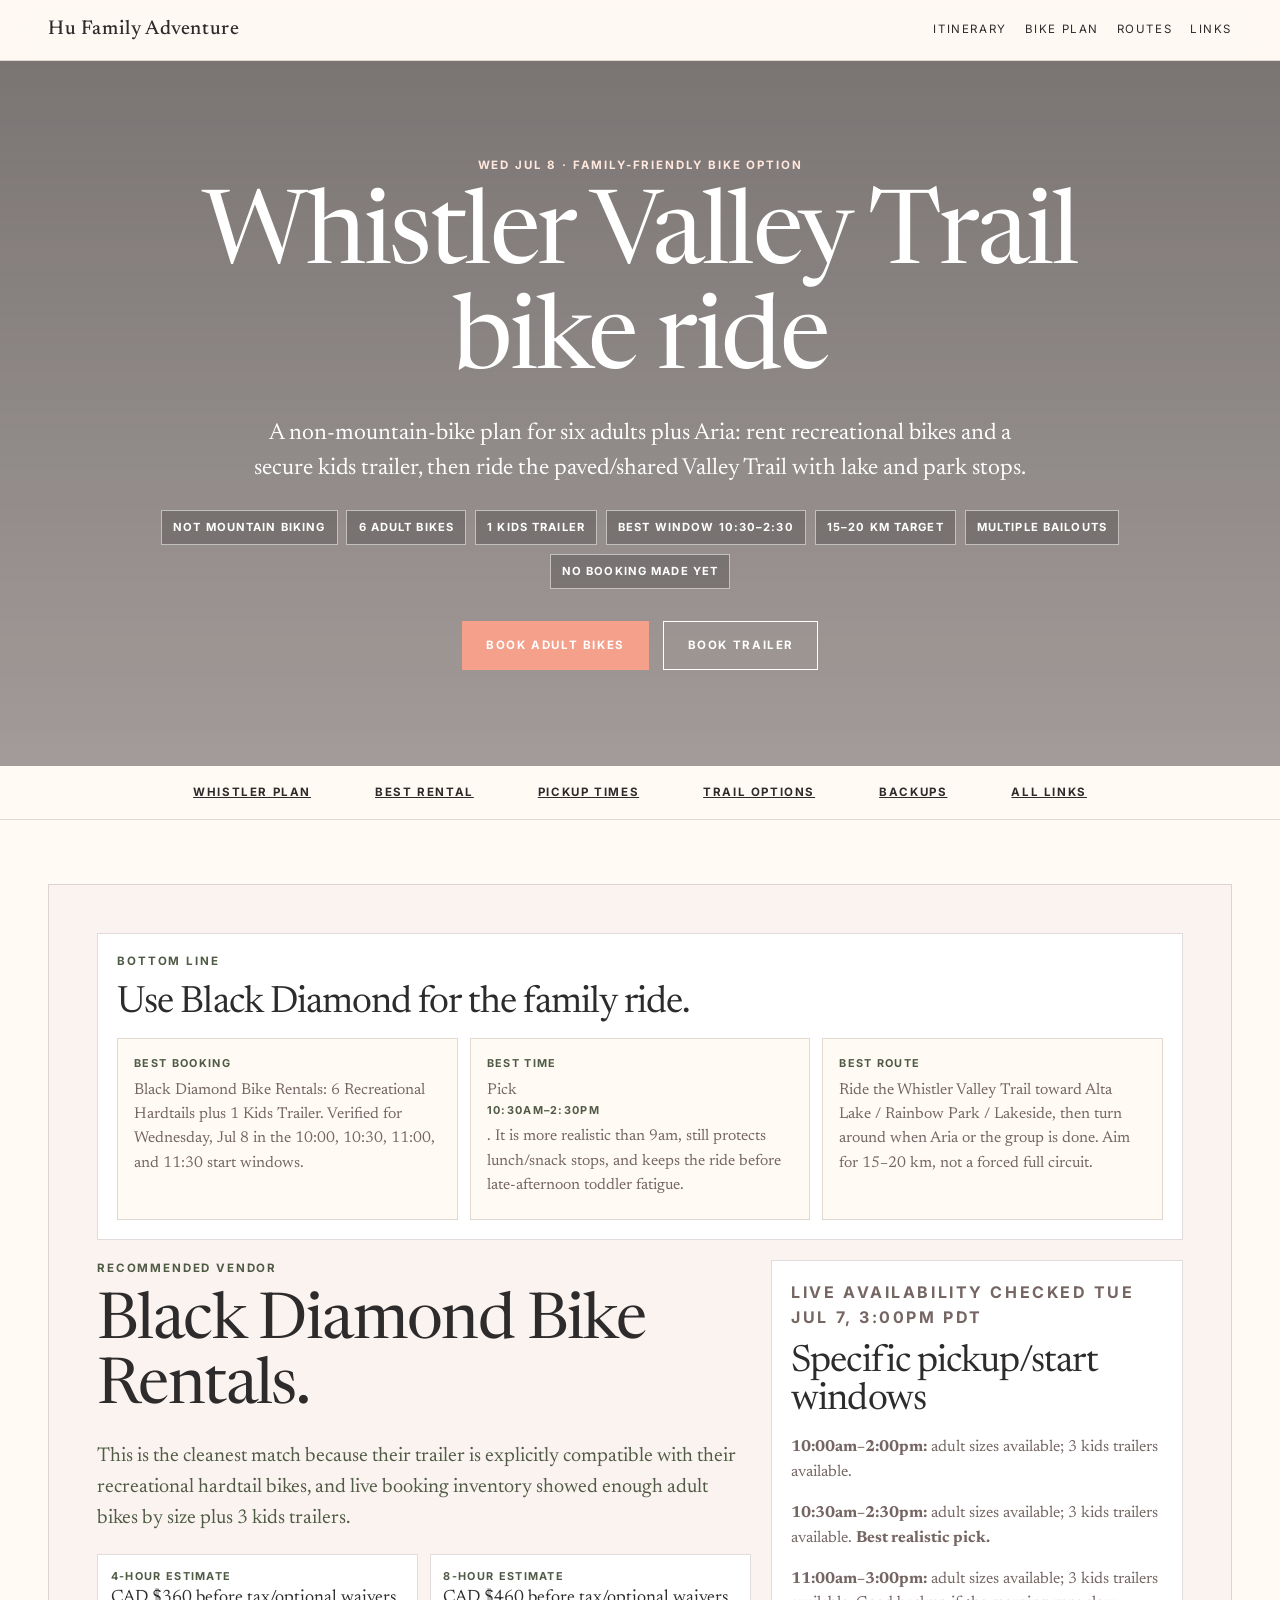
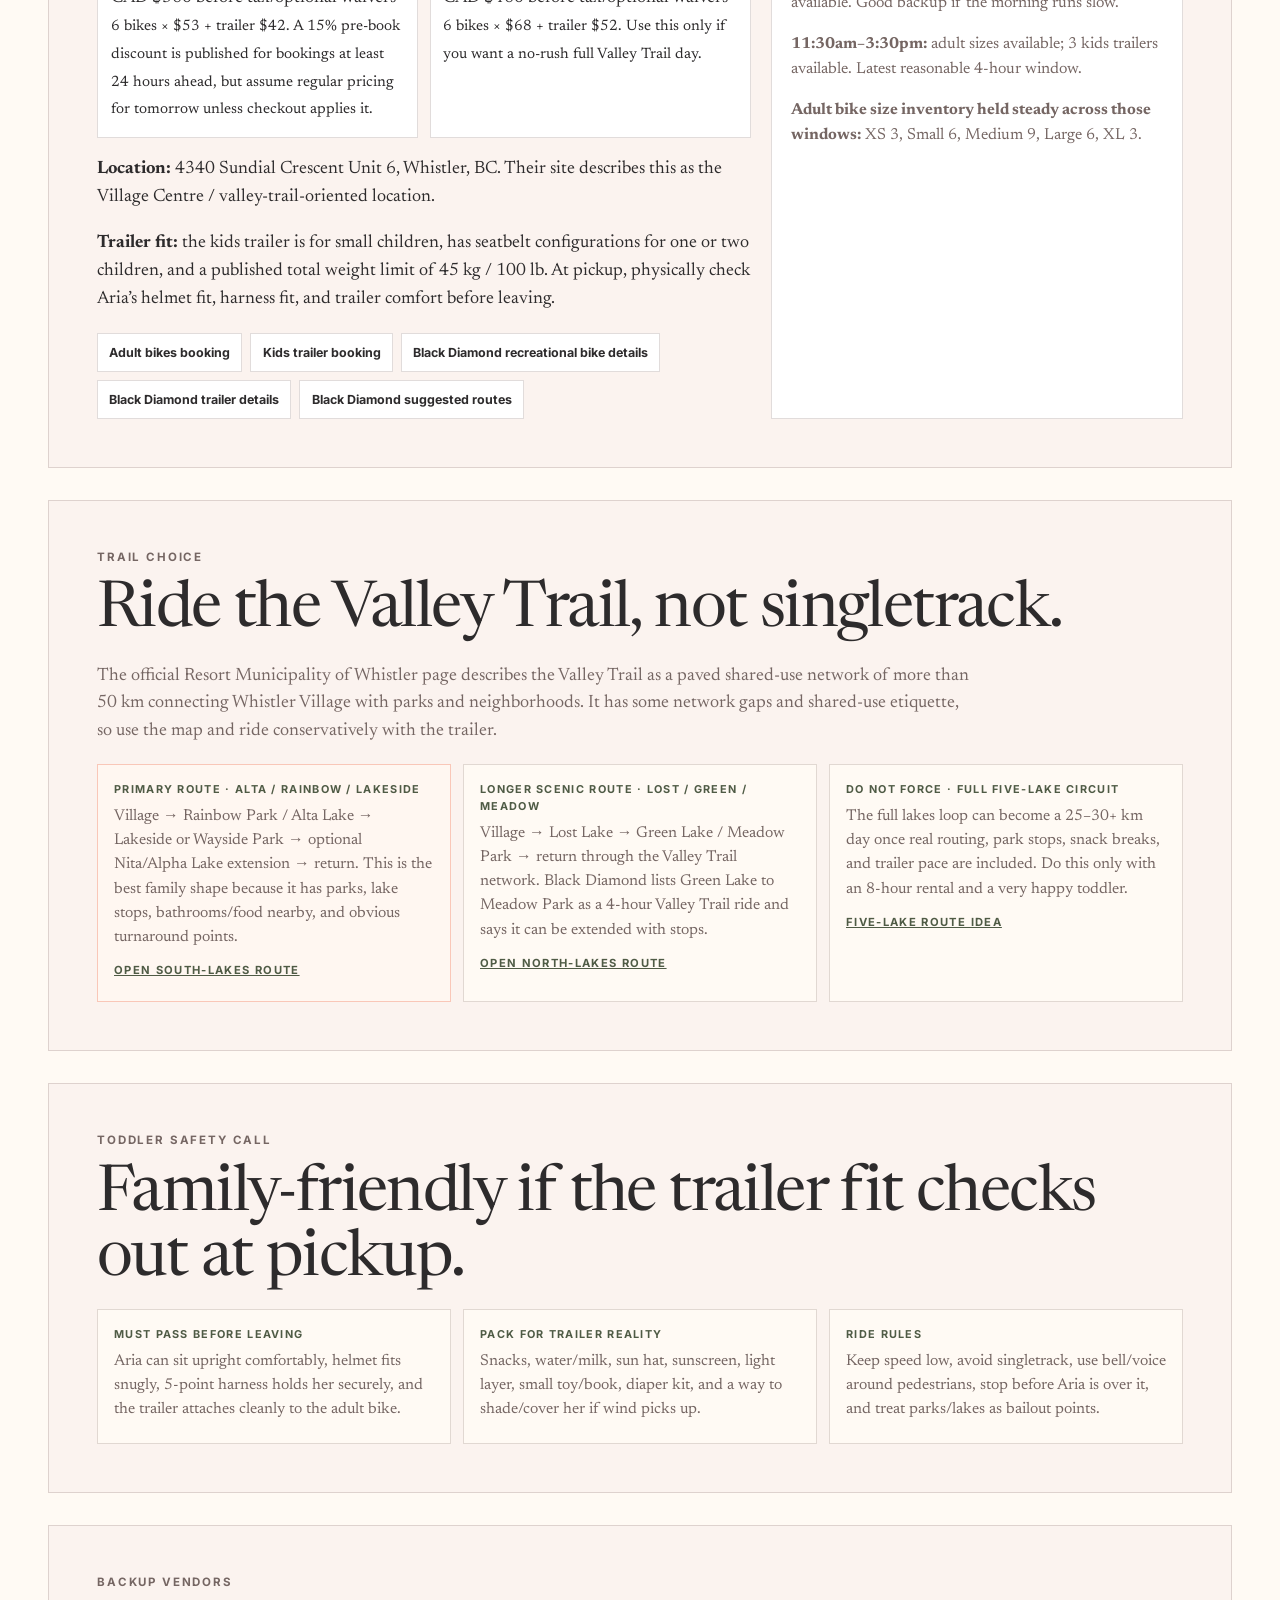
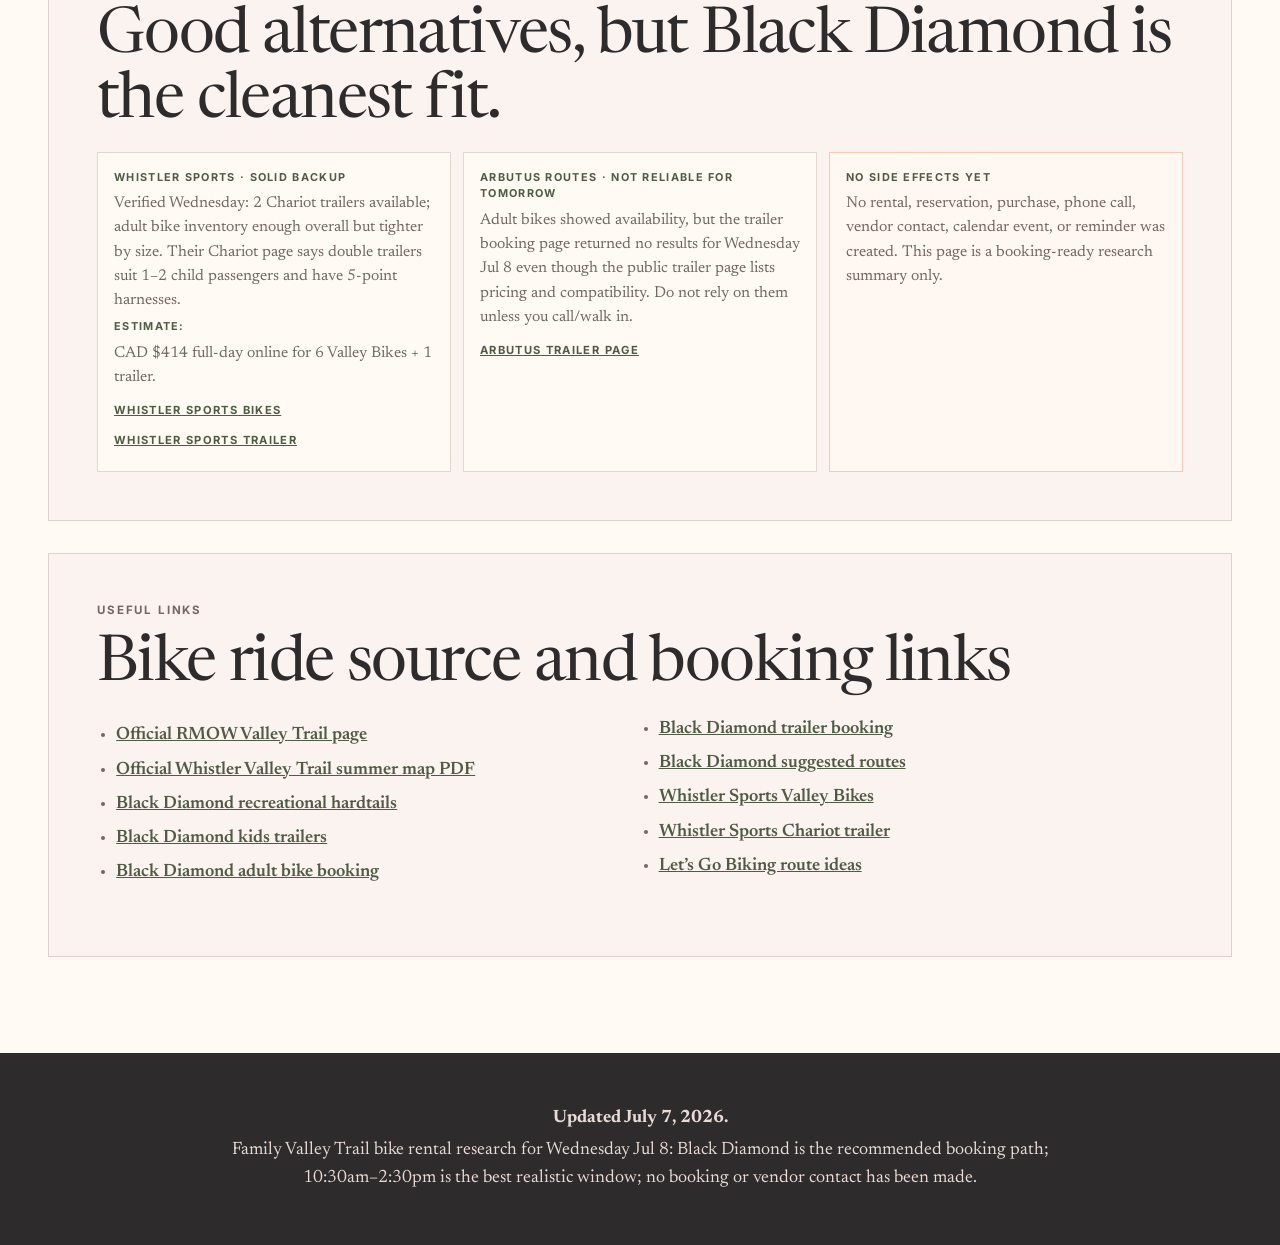
==== bike-ride/index.html @ c1f9bd4e "Add Whistler family bike ride page" ====
<!doctype html>
<html lang="en">
<head>
  <meta charset="utf-8">
  <meta name="viewport" content="width=device-width, initial-scale=1">
  <title>Whistler family bike ride · Hu Family Adventure</title>
  <meta name="description" content="Family-friendly Whistler Valley Trail bike rental plan for six adults plus a 14-month-old in a secure kids trailer.">
  <link rel="preconnect" href="https://fonts.googleapis.com">
  <link rel="preconnect" href="https://fonts.gstatic.com" crossorigin>
  <link href="https://fonts.googleapis.com/css2?family=Inter:wght@400;500;600;700&family=Newsreader:opsz,wght@6..72,400;6..72,500;6..72,600&display=swap" rel="stylesheet">
  <link rel="stylesheet" href="../assets/style.css">
</head>
<body>
  <header class="nav"><strong><a href="../">Hu Family Adventure</a></strong><div><a href="../whistler/">Itinerary</a><a href="#recommendation">Bike plan</a><a href="#routes">Routes</a><a href="#links">Links</a></div></header>
  <section class="hero"><div class="hero-inner"><p class="eyebrow">Wed Jul 8 · family-friendly bike option</p><h1>Whistler Valley Trail bike ride</h1><p>A non-mountain-bike plan for six adults plus Aria: rent recreational bikes and a secure kids trailer, then ride the paved/shared Valley Trail with lake and park stops.</p><div class="hero-criteria"><span>Not mountain biking</span><span>6 adult bikes</span><span>1 kids trailer</span><span>Best window 10:30–2:30</span><span>15–20 km target</span><span>Multiple bailouts</span><span>No booking made yet</span></div><div class="cta-row"><a class="cta primary" href="https://black-diamond-bikes.checkfront.com/reserve/?category_id=2&amp;date=20260708" target="_blank" rel="noopener">Book adult bikes</a><a class="cta secondary" href="https://black-diamond-bikes.checkfront.com/reserve/?category_id=5&amp;date=20260708" target="_blank" rel="noopener">Book trailer</a></div></div></section>
  <nav class="strip"><a href="../whistler/">Whistler plan</a><a href="#recommendation">Best rental</a><a href="#timing">Pickup times</a><a href="#routes">Trail options</a><a href="#backup">Backups</a><a href="#links">All links</a></nav>
  <main>
    <div class="details-wrap">
      <section class="destination-detail" id="recommendation">
        <div class="day-panel">
          <p class="eyebrow">Bottom line</p>
          <h3>Use Black Diamond for the family ride.</h3>
          <div class="choice-grid"><div class="choice-card"><strong>Best booking</strong><p>Black Diamond Bike Rentals: 6 Recreational Hardtails plus 1 Kids Trailer. Verified for Wednesday, Jul 8 in the 10:00, 10:30, 11:00, and 11:30 start windows.</p></div><div class="choice-card"><strong>Best time</strong><p>Pick <strong>10:30am–2:30pm</strong>. It is more realistic than 9am, still protects lunch/snack stops, and keeps the ride before late-afternoon toddler fatigue.</p></div><div class="choice-card"><strong>Best route</strong><p>Ride the Whistler Valley Trail toward Alta Lake / Rainbow Park / Lakeside, then turn around when Aria or the group is done. Aim for 15–20 km, not a forced full circuit.</p></div></div>
        </div>
        <div class="detail-copy">
          <p class="eyebrow">Recommended vendor</p>
          <h2>Black Diamond Bike Rentals.</h2>
          <p class="lead">This is the cleanest match because their trailer is explicitly compatible with their recreational hardtail bikes, and live booking inventory showed enough adult bikes by size plus 3 kids trailers.</p>
          <div class="cost-box"><div><strong>4-hour estimate</strong>CAD $360 before tax/optional waivers<br><small>6 bikes × $53 + trailer $42. A 15% pre-book discount is published for bookings at least 24 hours ahead, but assume regular pricing for tomorrow unless checkout applies it.</small></div><div><strong>8-hour estimate</strong>CAD $460 before tax/optional waivers<br><small>6 bikes × $68 + trailer $52. Use this only if you want a no-rush full Valley Trail day.</small></div></div>
          <p><strong>Location:</strong> 4340 Sundial Crescent Unit 6, Whistler, BC. Their site describes this as the Village Centre / valley-trail-oriented location.</p>
          <p><strong>Trailer fit:</strong> the kids trailer is for small children, has seatbelt configurations for one or two children, and a published total weight limit of 45 kg / 100 lb. At pickup, physically check Aria’s helmet fit, harness fit, and trailer comfort before leaving.</p>
          <div class="anchor-links"><a href="https://black-diamond-bikes.checkfront.com/reserve/?category_id=2&amp;date=20260708" target="_blank" rel="noopener">Adult bikes booking</a><a href="https://black-diamond-bikes.checkfront.com/reserve/?category_id=5&amp;date=20260708" target="_blank" rel="noopener">Kids trailer booking</a><a href="https://blackdiamondwhistler.com/rentals/recreational-bike/" target="_blank" rel="noopener">Black Diamond recreational bike details</a><a href="https://blackdiamondwhistler.com/rentals/trailers/" target="_blank" rel="noopener">Black Diamond trailer details</a><a href="https://blackdiamondwhistler.com/suggested-routes/" target="_blank" rel="noopener">Black Diamond suggested routes</a></div>
        </div>
        <div class="lodging-panel" id="timing">
          <p class="eyebrow">Live availability checked Tue Jul 7, 3:00pm PDT</p>
          <h3>Specific pickup/start windows</h3>
          <p><strong>10:00am–2:00pm:</strong> adult sizes available; 3 kids trailers available.</p>
          <p><strong>10:30am–2:30pm:</strong> adult sizes available; 3 kids trailers available. <strong>Best realistic pick.</strong></p>
          <p><strong>11:00am–3:00pm:</strong> adult sizes available; 3 kids trailers available. Good backup if the morning runs slow.</p>
          <p><strong>11:30am–3:30pm:</strong> adult sizes available; 3 kids trailers available. Latest reasonable 4-hour window.</p>
          <p><strong>Adult bike size inventory held steady across those windows:</strong> XS 3, Small 6, Medium 9, Large 6, XL 3.</p>
        </div>
      </section>

      <section class="section-block" id="routes"><p class="eyebrow">Trail choice</p><h2>Ride the Valley Trail, not singletrack.</h2><p>The official Resort Municipality of Whistler page describes the Valley Trail as a paved shared-use network of more than 50 km connecting Whistler Village with parks and neighborhoods. It has some network gaps and shared-use etiquette, so use the map and ride conservatively with the trailer.</p><div class="proposal-grid"><div class="proposal-card recommended"><strong>Primary route · Alta / Rainbow / Lakeside</strong><p>Village → Rainbow Park / Alta Lake → Lakeside or Wayside Park → optional Nita/Alpha Lake extension → return. This is the best family shape because it has parks, lake stops, bathrooms/food nearby, and obvious turnaround points.</p><a href="https://www.google.com/maps/dir/?api=1&amp;origin=4340+Sundial+Crescent%2C+Whistler%2C+BC&amp;destination=4340+Sundial+Crescent%2C+Whistler%2C+BC&amp;waypoints=Rainbow+Park%2C+Whistler%2C+BC%7CLakeside+Park%2C+Whistler%2C+BC%7CNita+Lake%2C+Whistler%2C+BC&amp;travelmode=bicycling" target="_blank" rel="noopener">Open south-lakes route</a></div><div class="proposal-card"><strong>Longer scenic route · Lost / Green / Meadow</strong><p>Village → Lost Lake → Green Lake / Meadow Park → return through the Valley Trail network. Black Diamond lists Green Lake to Meadow Park as a 4-hour Valley Trail ride and says it can be extended with stops.</p><a href="https://www.google.com/maps/dir/?api=1&amp;origin=4340+Sundial+Crescent%2C+Whistler%2C+BC&amp;destination=4340+Sundial+Crescent%2C+Whistler%2C+BC&amp;waypoints=Lost+Lake+Park%2C+Whistler%2C+BC%7CGreen+Lake%2C+Whistler%2C+BC%7CMeadow+Park%2C+Whistler%2C+BC&amp;travelmode=bicycling" target="_blank" rel="noopener">Open north-lakes route</a></div><div class="proposal-card"><strong>Do not force · full five-lake circuit</strong><p>The full lakes loop can become a 25–30+ km day once real routing, park stops, snack breaks, and trailer pace are included. Do this only with an 8-hour rental and a very happy toddler.</p><a href="https://www.letsgobiking.net/beginner/whistler-valley-trai/" target="_blank" rel="noopener">Five-lake route idea</a></div></div></section>

      <section class="section-block" id="safety"><p class="eyebrow">Toddler safety call</p><h2>Family-friendly if the trailer fit checks out at pickup.</h2><div class="choice-grid"><div class="choice-card"><strong>Must pass before leaving</strong><p>Aria can sit upright comfortably, helmet fits snugly, 5-point harness holds her securely, and the trailer attaches cleanly to the adult bike.</p></div><div class="choice-card"><strong>Pack for trailer reality</strong><p>Snacks, water/milk, sun hat, sunscreen, light layer, small toy/book, diaper kit, and a way to shade/cover her if wind picks up.</p></div><div class="choice-card"><strong>Ride rules</strong><p>Keep speed low, avoid singletrack, use bell/voice around pedestrians, stop before Aria is over it, and treat parks/lakes as bailout points.</p></div></div></section>

      <section class="section-block" id="backup"><p class="eyebrow">Backup vendors</p><h2>Good alternatives, but Black Diamond is the cleanest fit.</h2><div class="permit-grid"><div class="permit-card"><strong>Whistler Sports · solid backup</strong><p>Verified Wednesday: 2 Chariot trailers available; adult bike inventory enough overall but tighter by size. Their Chariot page says double trailers suit 1–2 child passengers and have 5-point harnesses.</p><p><strong>Estimate:</strong> CAD $414 full-day online for 6 Valley Bikes + 1 trailer.</p><a href="https://whistlersports.checkfront.com/reserve/?category_id=6&amp;date=20260708" target="_blank" rel="noopener">Whistler Sports bikes</a><br><a href="https://whistlersports.checkfront.com/reserve/?item_id=26&amp;date=20260708" target="_blank" rel="noopener">Whistler Sports trailer</a></div><div class="permit-card"><strong>Arbutus Routes · not reliable for tomorrow</strong><p>Adult bikes showed availability, but the trailer booking page returned no results for Wednesday Jul 8 even though the public trailer page lists pricing and compatibility. Do not rely on them unless you call/walk in.</p><a href="https://arbutusroutes.com/reserve/whistler-bike-rentals/whistler-family-bike-rentals/whistler-kids-trailer-rental/" target="_blank" rel="noopener">Arbutus trailer page</a></div><div class="permit-card important"><strong>No side effects yet</strong><p>No rental, reservation, purchase, phone call, vendor contact, calendar event, or reminder was created. This page is a booking-ready research summary only.</p></div></div></section>

      <section class="section-block" id="links"><p class="eyebrow">Useful links</p><h2>Bike ride source and booking links</h2><ul class="helpful-list"><li><a href="https://www.whistler.ca/parks-recreation-culture/trails/valley-trail/" target="_blank" rel="noopener">Official RMOW Valley Trail page</a></li><li><a href="https://www.whistler.ca/wp-content/uploads/2023/11/VT-Map-2022-HR-Print.pdf" target="_blank" rel="noopener">Official Whistler Valley Trail summer map PDF</a></li><li><a href="https://blackdiamondwhistler.com/rentals/recreational-bike/" target="_blank" rel="noopener">Black Diamond recreational hardtails</a></li><li><a href="https://blackdiamondwhistler.com/rentals/trailers/" target="_blank" rel="noopener">Black Diamond kids trailers</a></li><li><a href="https://black-diamond-bikes.checkfront.com/reserve/?category_id=2&amp;date=20260708" target="_blank" rel="noopener">Black Diamond adult bike booking</a></li><li><a href="https://black-diamond-bikes.checkfront.com/reserve/?category_id=5&amp;date=20260708" target="_blank" rel="noopener">Black Diamond trailer booking</a></li><li><a href="https://blackdiamondwhistler.com/suggested-routes/" target="_blank" rel="noopener">Black Diamond suggested routes</a></li><li><a href="https://whistlersports.com/bike-rentals/valley-bike/" target="_blank" rel="noopener">Whistler Sports Valley Bikes</a></li><li><a href="https://whistlersports.com/bike-rentals/kids/trailer/" target="_blank" rel="noopener">Whistler Sports Chariot trailer</a></li><li><a href="https://www.letsgobiking.net/beginner/whistler-valley-trai/" target="_blank" rel="noopener">Let’s Go Biking route ideas</a></li></ul></section>
    </div>
  </main>
  <footer><p><strong>Updated July 7, 2026.</strong></p><p>Family Valley Trail bike rental research for Wednesday Jul 8: Black Diamond is the recommended booking path; 10:30am–2:30pm is the best realistic window; no booking or vendor contact has been made.</p></footer>
</body>
</html>
---- assets/style.css ----
:root { --cream:#fffaf4; --blush:#f7ece8; --soft:#fbf3ef; --coral:#f4a08a; --rose:#d98b8f; --olive:#4f5b45; --charcoal:#2d2b2c; --muted:#756663; --line:rgba(91,65,58,.18); --white:#fff; }
* { box-sizing:border-box; } html { scroll-behavior:smooth; }
body { margin:0; background:var(--blush); color:var(--charcoal); font-family:"Newsreader", Georgia, serif; font-size:18px; line-height:1.55; }
a { color:inherit; } img { max-width:100%; display:block; }
.nav { position:sticky; top:0; z-index:20; display:flex; justify-content:space-between; align-items:center; gap:1rem; padding:.9rem clamp(1rem,4vw,3rem); background:rgba(255,250,244,.92); backdrop-filter:blur(14px); border-bottom:1px solid var(--line); font-family:Inter,system-ui,sans-serif; text-transform:uppercase; letter-spacing:.14em; font-size:.72rem; }
.nav strong { font-family:"Newsreader",Georgia,serif; text-transform:none; letter-spacing:.03em; font-size:1.25rem; font-weight:500; } .nav div { display:flex; gap:1.1rem; flex-wrap:wrap; justify-content:flex-end; } .nav a { text-decoration:none; }
.hero { min-height:56vh; display:grid; place-items:center; text-align:center; color:white; padding:6rem 1.25rem; background:linear-gradient(rgba(45,43,44,.62), rgba(45,43,44,.42)), url('https://www.whistler.ca/wp-content/uploads/2024/06/DJI_0183.jpg.webp') center/cover; }
.hero-inner { max-width:1020px; } .eyebrow { font-family:Inter,system-ui,sans-serif; text-transform:uppercase; letter-spacing:.16em; font-size:.72rem; font-weight:700; margin:0 0 .8rem; color:var(--olive); } .hero .eyebrow { color:#ffe8dd; }
.hero-criteria,.quick-facts { display:flex; justify-content:center; gap:.55rem; flex-wrap:wrap; margin:1.4rem auto 0; max-width:980px; } .hero-criteria span,.quick-facts span { border:1px solid rgba(255,255,255,.55); background:rgba(45,43,44,.28); padding:.5rem .7rem; font-family:Inter,system-ui,sans-serif; text-transform:uppercase; letter-spacing:.1em; font-size:.7rem; font-weight:700; }
h1,h2,h3,h4 { font-weight:400; line-height:1.02; letter-spacing:-.025em; margin:0; } h1 { font-size:clamp(3.2rem,8vw,7.3rem); } h2 { font-size:clamp(2.1rem,5vw,4.1rem); } h3 { font-size:clamp(1.45rem,3vw,2.35rem); } h4 { font-size:1.3rem; }
.hero p:not(.eyebrow) { max-width:780px; margin:1.2rem auto 0; font-size:clamp(1.15rem,2vw,1.45rem); } .cta-row { margin-top:2rem; display:flex; gap:.9rem; justify-content:center; flex-wrap:wrap; }
.cta { display:inline-flex; align-items:center; justify-content:center; min-height:48px; padding:.9rem 1.45rem; text-decoration:none; border:1px solid currentColor; font-family:Inter,system-ui,sans-serif; text-transform:uppercase; letter-spacing:.14em; font-size:.72rem; font-weight:700; } .cta.primary { background:var(--coral); border-color:var(--coral); color:#fff; } .cta.secondary { color:#fff; }
.strip { display:flex; justify-content:center; gap:clamp(1rem,5vw,4rem); flex-wrap:wrap; padding:1.1rem; background:var(--cream); border-bottom:1px solid var(--line); font-family:Inter,system-ui,sans-serif; text-transform:uppercase; letter-spacing:.14em; font-size:.72rem; font-weight:700; }
main { overflow:hidden; } .details-wrap { padding:clamp(2rem,5vw,4rem) clamp(1rem,4vw,3rem); background:var(--cream); }
.destination-detail { max-width:1220px; margin:0 auto 2rem; display:grid; grid-template-columns:minmax(0,1.35fr) minmax(280px,.85fr); gap:1.25rem; padding:clamp(1.5rem,4vw,3rem); background:var(--soft); border:1px solid var(--line); }
.lead { font-size:1.25rem; color:var(--olive); } .anchor-links { display:flex; gap:.5rem; flex-wrap:wrap; margin-top:1.2rem; } .anchor-links a { text-decoration:none; font-family:Inter,system-ui,sans-serif; font-size:.78rem; font-weight:700; background:#fff; border:1px solid var(--line); padding:.55rem .7rem; }
.lodging-panel,.day-panel,.info-panel { background:#fff; border:1px solid var(--line); padding:1.2rem; } .lodging-panel p,.info-panel p { color:var(--muted); font-size:1rem; } .lodging-link { display:flex; justify-content:space-between; gap:1rem; align-items:center; padding:.75rem 0; border-top:1px solid var(--line); text-decoration:none; font-family:Inter,system-ui,sans-serif; font-weight:700; font-size:.85rem; } .lodging-link em { color:var(--rose); font-style:normal; text-transform:uppercase; letter-spacing:.12em; font-size:.68rem; }
.day-panel { grid-column:1 / -1; } .day-panel ol { display:grid; grid-template-columns:repeat(auto-fit,minmax(150px,1fr)); gap:.75rem; padding:0; margin:.8rem 0 0; list-style:none; } .day-panel li { background:var(--cream); border:1px solid var(--line); padding:0; overflow:hidden; } .day-panel a { display:block; height:100%; text-decoration:none; } .day-panel img { width:100%; aspect-ratio:4/3; object-fit:cover; } .day-card-copy { display:block; padding:.85rem; } .day-card-copy strong { display:block; font-family:Inter,system-ui,sans-serif; text-transform:uppercase; letter-spacing:.12em; font-size:.66rem; color:var(--olive); margin-bottom:.25rem; }
.itinerary-grid { max-width:1220px; margin:1.5rem auto 2rem; display:grid; grid-template-columns:1fr; gap:1rem; } .day-detail { display:grid; grid-template-columns:minmax(230px,.7fr) minmax(0,1.3fr); gap:1rem; background:var(--soft); border:1px solid var(--line); padding:1rem; } .day-detail img { width:100%; height:100%; min-height:240px; object-fit:cover; } .day-copy { background:#fff; border:1px solid var(--line); padding:1.2rem; } .day-copy h3 { margin-bottom:.5rem; } .day-copy ul { margin:.7rem 0 0; padding-left:1.2rem; } .day-copy li { margin:.35rem 0; color:var(--muted); } .day-copy strong { color:var(--charcoal); }
.tag-row { display:flex; flex-wrap:wrap; gap:.45rem; margin:.8rem 0; } .tag-row span,.status-pill { font-family:Inter,system-ui,sans-serif; font-size:.7rem; font-weight:700; text-transform:uppercase; letter-spacing:.1em; background:#fff7f1; color:var(--olive); border:1px solid var(--line); padding:.35rem .55rem; }
.proposal-grid,.choice-grid,.permit-grid { display:grid; grid-template-columns:repeat(auto-fit,minmax(230px,1fr)); gap:.75rem; margin-top:1rem; } .proposal-card,.choice-card,.permit-card { background:var(--cream); border:1px solid var(--line); padding:1rem; } .proposal-card.recommended,.permit-card.important { background:#fff7f1; border-color:rgba(244,160,138,.55); }
.proposal-card strong,.choice-card strong,.permit-card strong { display:block; font-family:Inter,system-ui,sans-serif; text-transform:uppercase; letter-spacing:.12em; font-size:.68rem; color:var(--olive); margin-bottom:.35rem; } .proposal-card p,.choice-card p,.permit-card p { margin:.35rem 0; color:var(--muted); font-size:.98rem; } .proposal-card a,.permit-card a,.card-links a { display:inline-block; margin-top:.45rem; font-family:Inter,system-ui,sans-serif; font-size:.7rem; font-weight:700; letter-spacing:.12em; text-transform:uppercase; color:var(--olive); } .card-links { display:flex; flex-wrap:wrap; gap:.4rem .7rem; margin-top:.5rem; }
.section-block { max-width:1220px; margin:0 auto 2rem; padding:clamp(1.5rem,4vw,3rem); background:var(--soft); border:1px solid var(--line); } .section-block > p { color:var(--muted); max-width:880px; } .helpful-list { columns:2 280px; padding-left:1.2rem; }  .helpful-list li { break-inside:avoid; margin:.4rem 0; color:var(--muted); }  .helpful-list a { color:var(--olive); font-weight:600; }
.cost-box { display:grid; grid-template-columns:repeat(2,minmax(0,1fr)); gap:.7rem; margin:1rem 0; } .cost-box div { background:#fff; border:1px solid var(--line); padding:.8rem; } .cost-box strong { display:block; font-family:Inter,system-ui,sans-serif; text-transform:uppercase; letter-spacing:.12em; font-size:.68rem; color:var(--olive); } .text-link { font-family:Inter,system-ui,sans-serif; text-transform:uppercase; letter-spacing:.13em; font-size:.72rem; font-weight:700; color:var(--olive); }
.future-intro { max-width:1120px; margin:clamp(2rem,5vw,4rem) auto 1.5rem; padding:0 clamp(1rem,4vw,3rem); text-align:center; } .future-intro p { color:var(--muted); } .trip-details { max-width:1220px; margin:0 auto 2rem; } .trip-details summary { cursor:pointer; padding:1rem 1.25rem; background:var(--cream); border:1px solid var(--line); font-family:Inter,system-ui,sans-serif; text-transform:uppercase; letter-spacing:.12em; font-size:.75rem; font-weight:700; color:var(--olive); }
footer { background:var(--charcoal); color:#fff; text-align:center; padding:3rem 1rem; } footer p { margin:.25rem auto; max-width:860px; color:#eadad5; }
@media (max-width:1050px) { .day-panel ol { grid-template-columns:repeat(2,1fr); } .day-detail { grid-template-columns:1fr; } .day-detail img { min-height:220px; } }
@media (max-width:760px) { .nav { align-items:flex-start; } .destination-detail,.day-panel ol,.cost-box { grid-template-columns:1fr; } .hero { min-height:46vh; padding:4.5rem 1rem; } .helpful-list { columns:1; } }
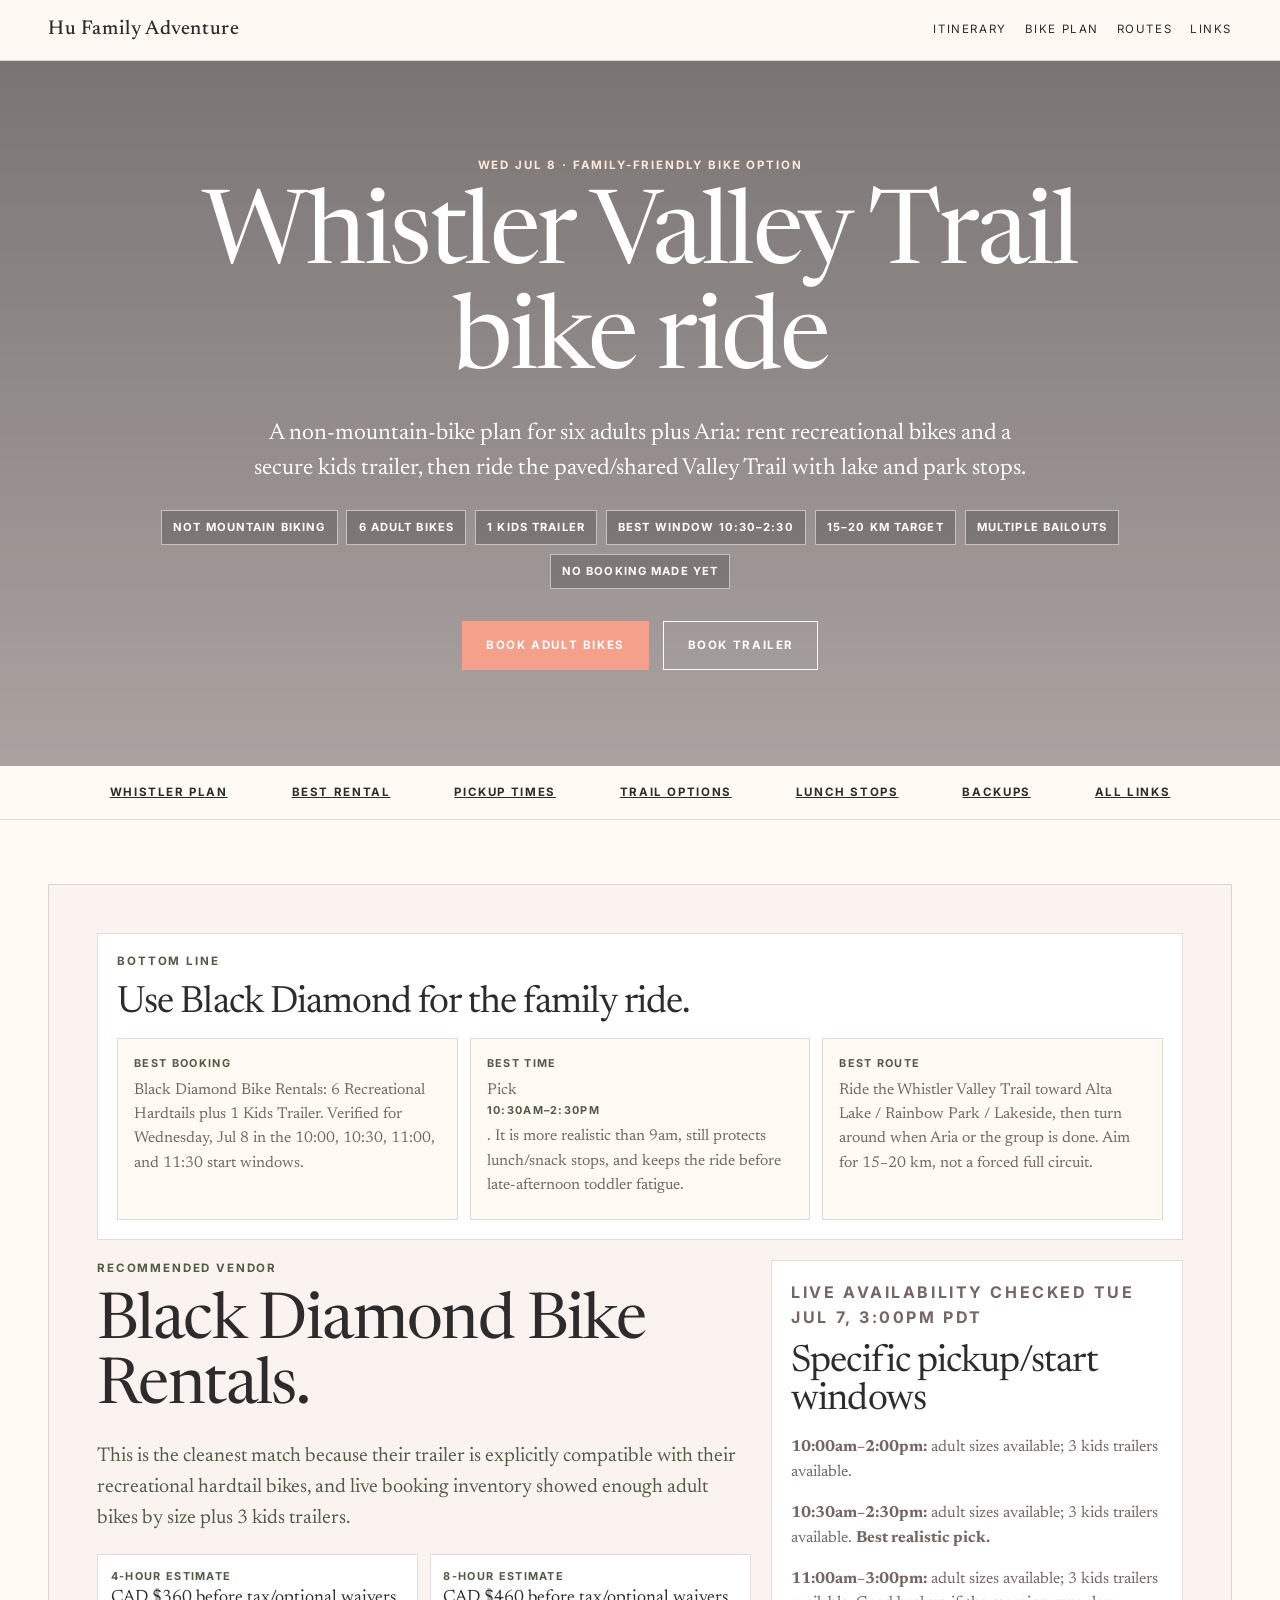
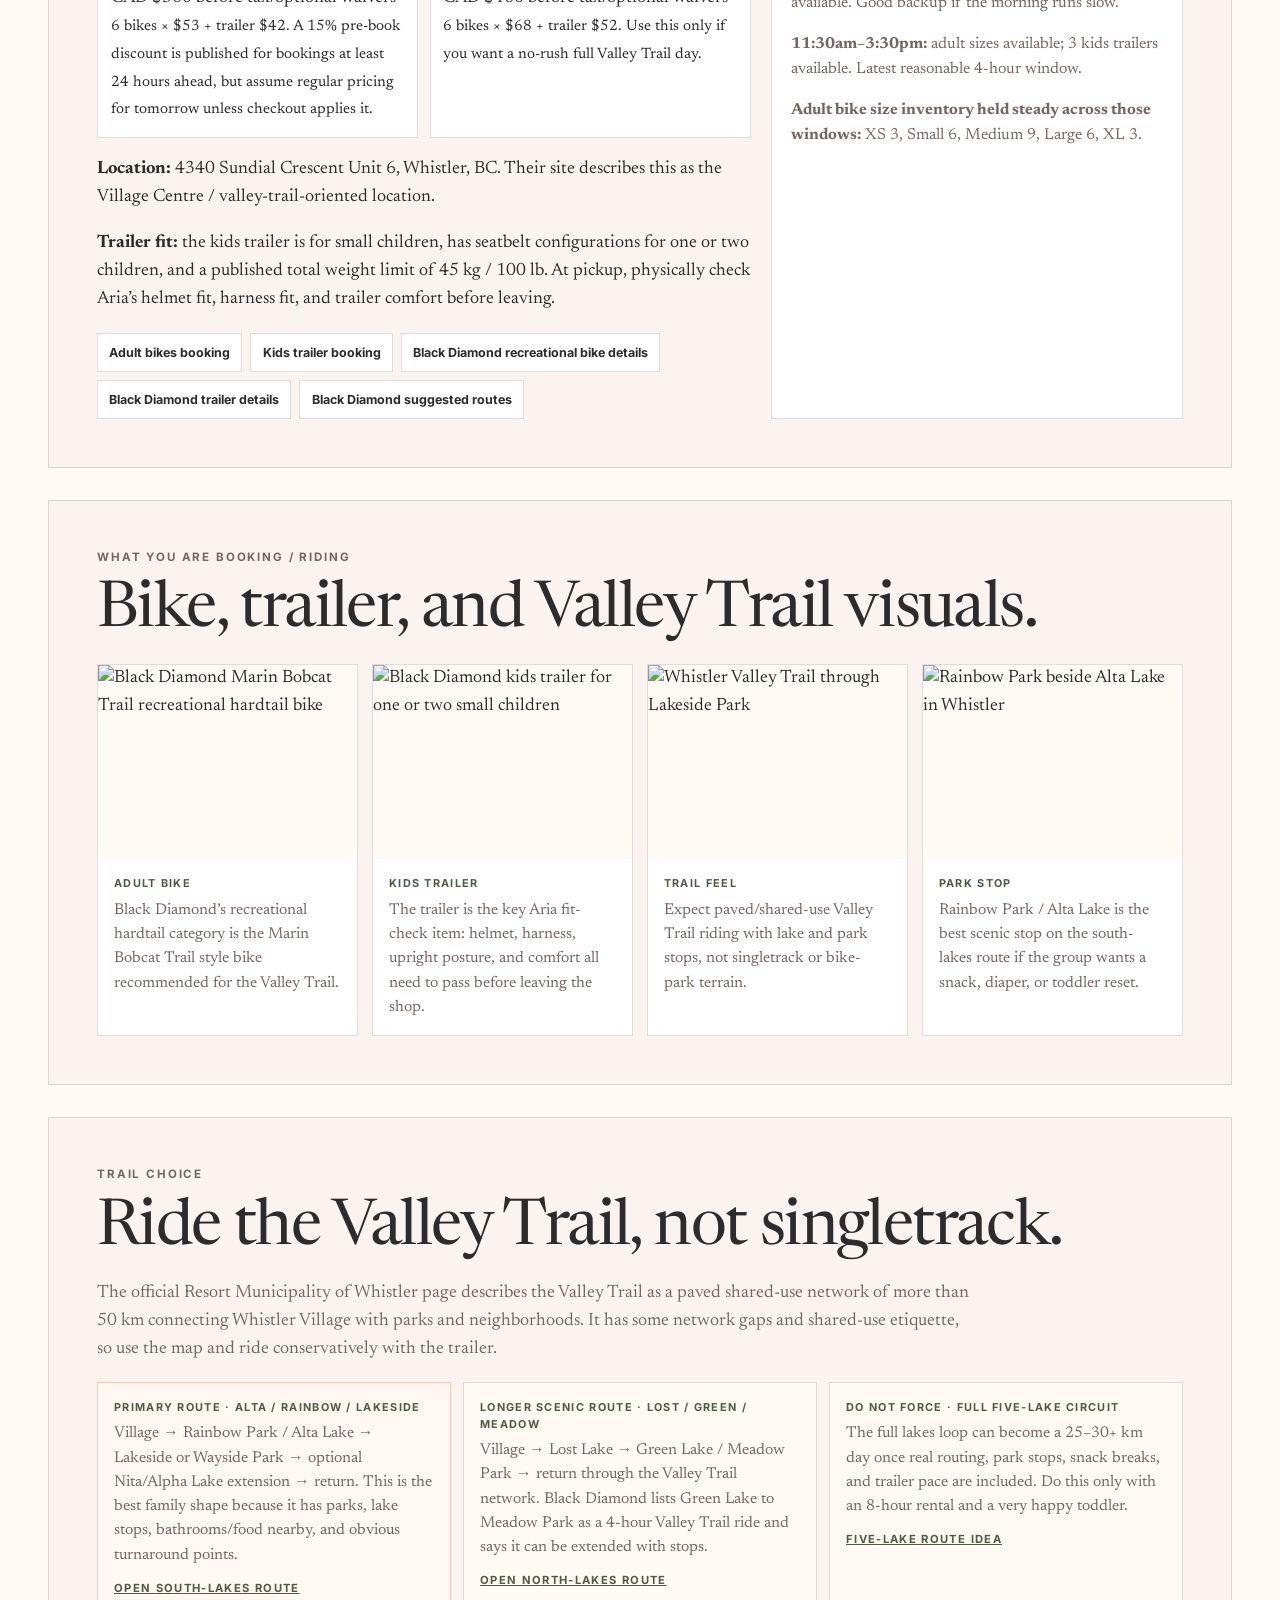
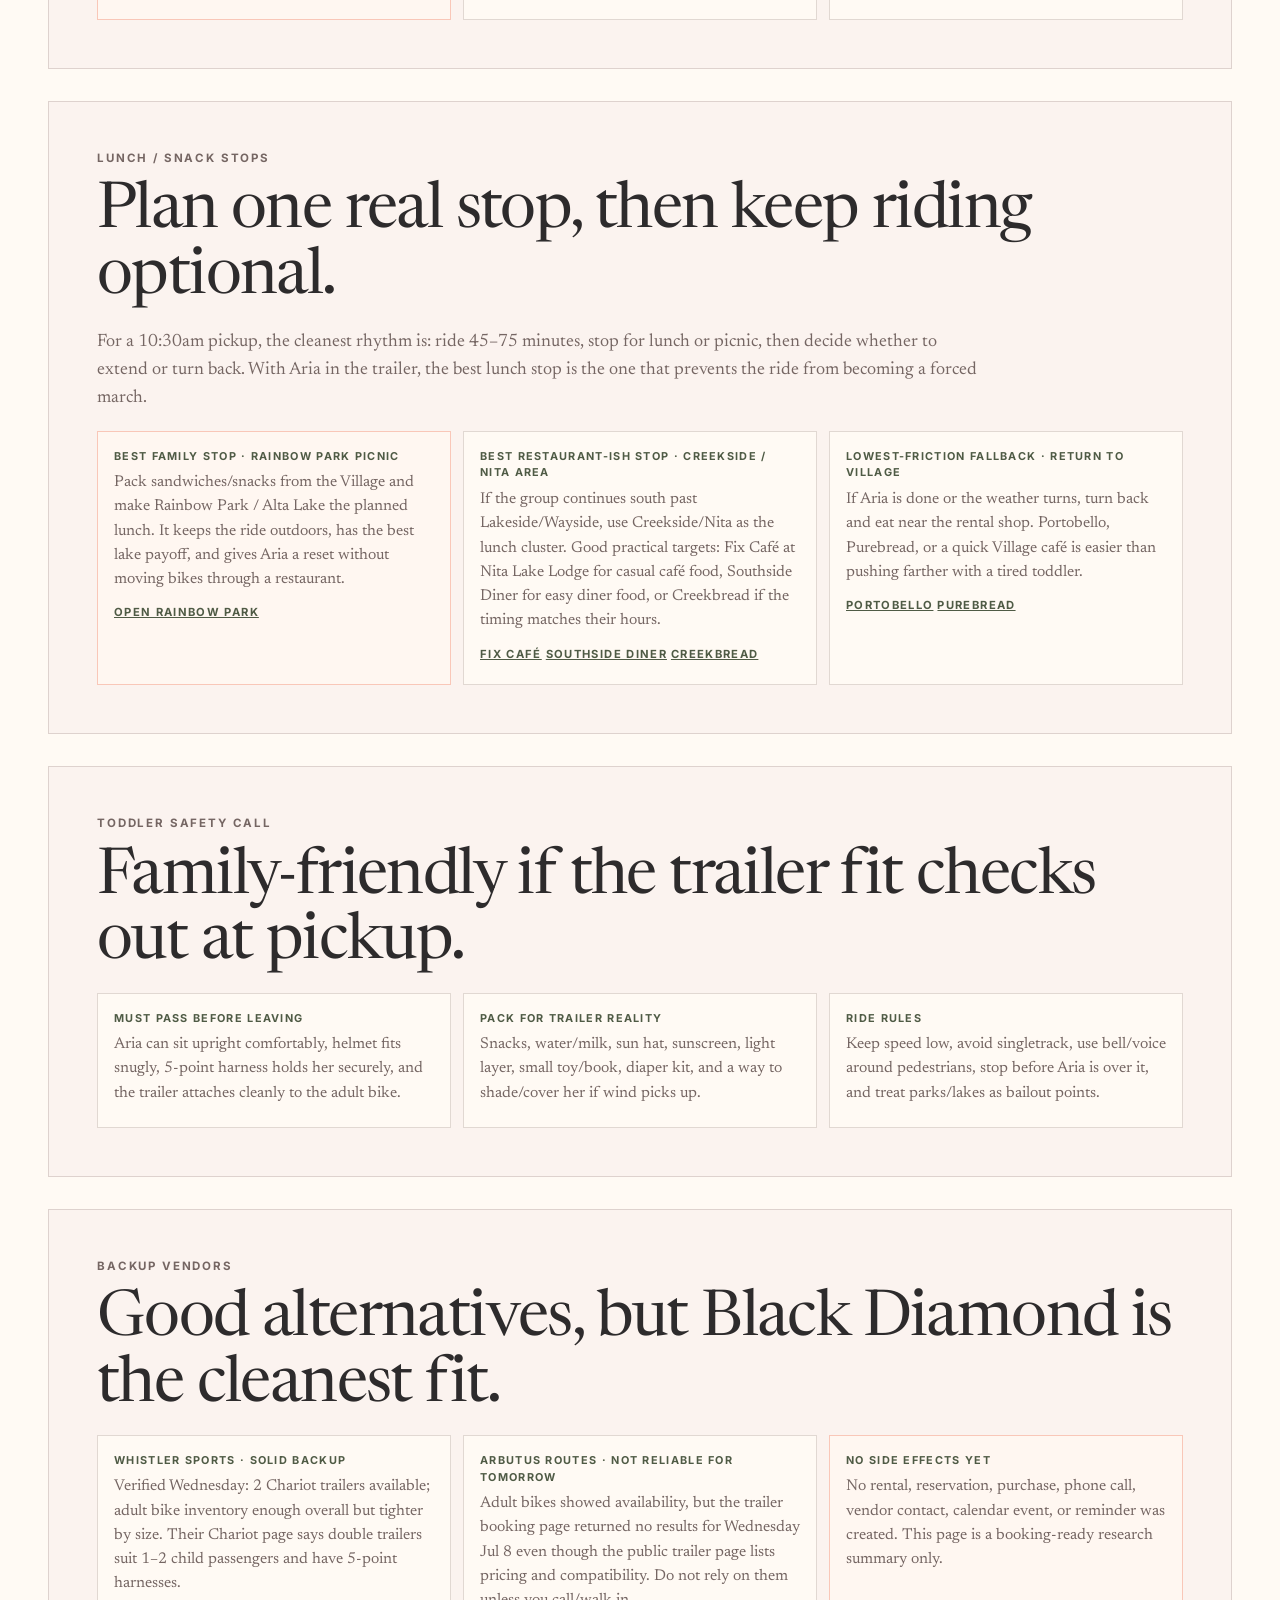
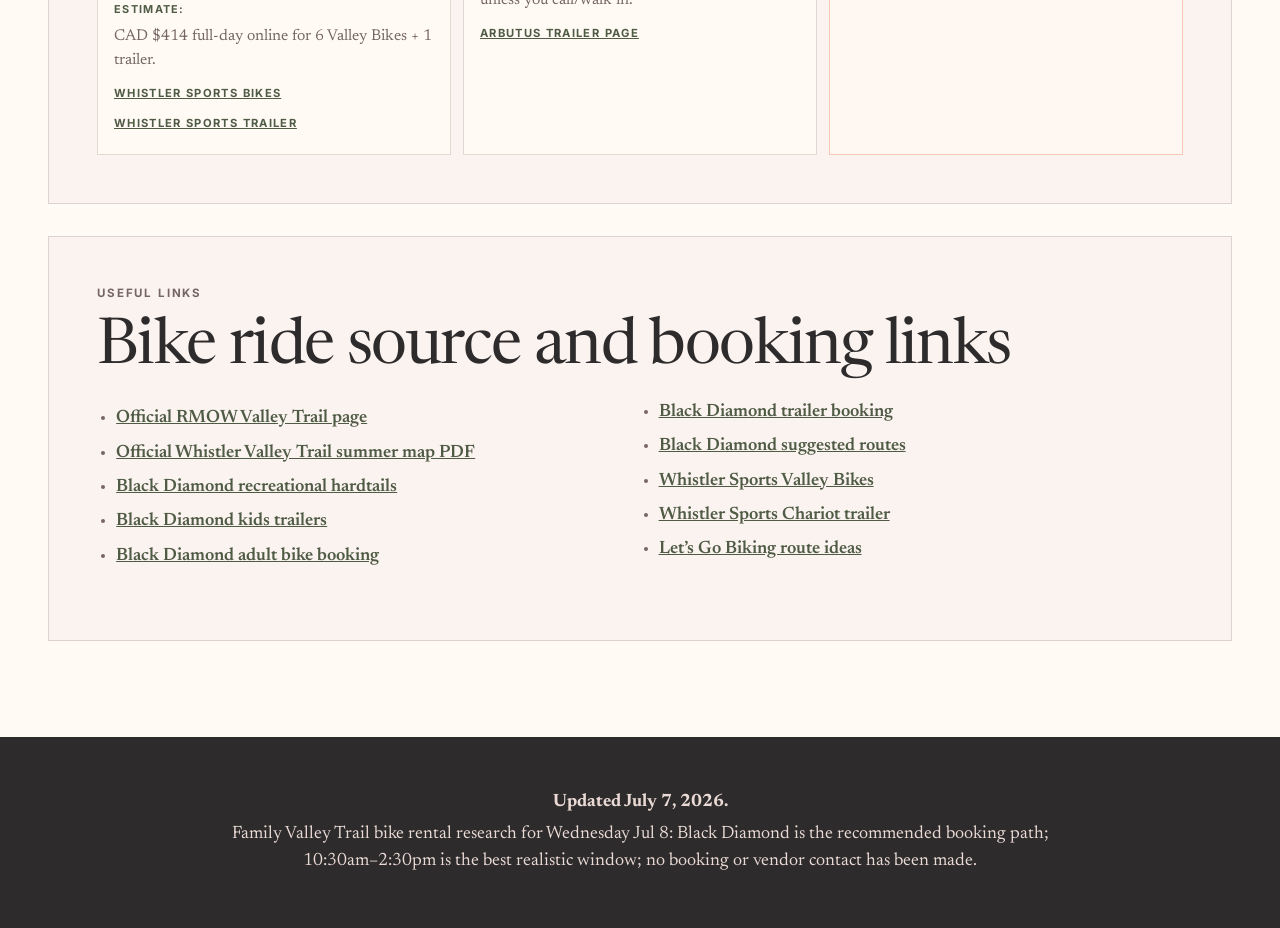
==== commit 3057e5e4: "Add bike ride photos and lunch stops" ====
--- a/bike-ride/index.html
+++ b/bike-ride/index.html
@@ -12,8 +12,8 @@
 </head>
 <body>
   <header class="nav"><strong><a href="../">Hu Family Adventure</a></strong><div><a href="../whistler/">Itinerary</a><a href="#recommendation">Bike plan</a><a href="#routes">Routes</a><a href="#links">Links</a></div></header>
-  <section class="hero"><div class="hero-inner"><p class="eyebrow">Wed Jul 8 · family-friendly bike option</p><h1>Whistler Valley Trail bike ride</h1><p>A non-mountain-bike plan for six adults plus Aria: rent recreational bikes and a secure kids trailer, then ride the paved/shared Valley Trail with lake and park stops.</p><div class="hero-criteria"><span>Not mountain biking</span><span>6 adult bikes</span><span>1 kids trailer</span><span>Best window 10:30–2:30</span><span>15–20 km target</span><span>Multiple bailouts</span><span>No booking made yet</span></div><div class="cta-row"><a class="cta primary" href="https://black-diamond-bikes.checkfront.com/reserve/?category_id=2&amp;date=20260708" target="_blank" rel="noopener">Book adult bikes</a><a class="cta secondary" href="https://black-diamond-bikes.checkfront.com/reserve/?category_id=5&amp;date=20260708" target="_blank" rel="noopener">Book trailer</a></div></div></section>
-  <nav class="strip"><a href="../whistler/">Whistler plan</a><a href="#recommendation">Best rental</a><a href="#timing">Pickup times</a><a href="#routes">Trail options</a><a href="#backup">Backups</a><a href="#links">All links</a></nav>
+  <section class="hero bike-hero"><div class="hero-inner"><p class="eyebrow">Wed Jul 8 · family-friendly bike option</p><h1>Whistler Valley Trail bike ride</h1><p>A non-mountain-bike plan for six adults plus Aria: rent recreational bikes and a secure kids trailer, then ride the paved/shared Valley Trail with lake and park stops.</p><div class="hero-criteria"><span>Not mountain biking</span><span>6 adult bikes</span><span>1 kids trailer</span><span>Best window 10:30–2:30</span><span>15–20 km target</span><span>Multiple bailouts</span><span>No booking made yet</span></div><div class="cta-row"><a class="cta primary" href="https://black-diamond-bikes.checkfront.com/reserve/?category_id=2&amp;date=20260708" target="_blank" rel="noopener">Book adult bikes</a><a class="cta secondary" href="https://black-diamond-bikes.checkfront.com/reserve/?category_id=5&amp;date=20260708" target="_blank" rel="noopener">Book trailer</a></div></div></section>
+  <nav class="strip"><a href="../whistler/">Whistler plan</a><a href="#recommendation">Best rental</a><a href="#timing">Pickup times</a><a href="#routes">Trail options</a><a href="#lunch">Lunch stops</a><a href="#backup">Backups</a><a href="#links">All links</a></nav>
   <main>
     <div class="details-wrap">
       <section class="destination-detail" id="recommendation">
@@ -42,7 +42,11 @@
         </div>
       </section>
 
+      <section class="section-block" id="photos"><p class="eyebrow">What you are booking / riding</p><h2>Bike, trailer, and Valley Trail visuals.</h2><div class="media-grid"><figure class="media-card"><img src="https://i0.wp.com/blackdiamondwhistler.com/wp-content/uploads/2025/02/BOBCAT-TRAIL-4-29-C2-MARIN24-P-1.jpg?fit=1024%2C683&amp;ssl=1" alt="Black Diamond Marin Bobcat Trail recreational hardtail bike"><figcaption><strong>Adult bike</strong>Black Diamond’s recreational hardtail category is the Marin Bobcat Trail style bike recommended for the Valley Trail.</figcaption></figure><figure class="media-card"><img src="https://i0.wp.com/blackdiamondwhistler.com/wp-content/uploads/2024/05/thule_trailer.jpg?fit=1024%2C1024&amp;ssl=1" alt="Black Diamond kids trailer for one or two small children"><figcaption><strong>Kids trailer</strong>The trailer is the key Aria fit-check item: helmet, harness, upright posture, and comfort all need to pass before leaving the shop.</figcaption></figure><figure class="media-card"><img src="https://www.whistler.ca/wp-content/uploads/2023/02/Valley-Trail-through-Lakeside-Park-image-by-Justa-Jeskova-jj027392-e1751241948832-1024x453.jpg" alt="Whistler Valley Trail through Lakeside Park"><figcaption><strong>Trail feel</strong>Expect paved/shared-use Valley Trail riding with lake and park stops, not singletrack or bike-park terrain.</figcaption></figure><figure class="media-card"><img src="https://www.whistler.ca/wp-content/uploads/2024/06/DJI_0183.jpg" alt="Rainbow Park beside Alta Lake in Whistler"><figcaption><strong>Park stop</strong>Rainbow Park / Alta Lake is the best scenic stop on the south-lakes route if the group wants a snack, diaper, or toddler reset.</figcaption></figure></div></section>
+
       <section class="section-block" id="routes"><p class="eyebrow">Trail choice</p><h2>Ride the Valley Trail, not singletrack.</h2><p>The official Resort Municipality of Whistler page describes the Valley Trail as a paved shared-use network of more than 50 km connecting Whistler Village with parks and neighborhoods. It has some network gaps and shared-use etiquette, so use the map and ride conservatively with the trailer.</p><div class="proposal-grid"><div class="proposal-card recommended"><strong>Primary route · Alta / Rainbow / Lakeside</strong><p>Village → Rainbow Park / Alta Lake → Lakeside or Wayside Park → optional Nita/Alpha Lake extension → return. This is the best family shape because it has parks, lake stops, bathrooms/food nearby, and obvious turnaround points.</p><a href="https://www.google.com/maps/dir/?api=1&amp;origin=4340+Sundial+Crescent%2C+Whistler%2C+BC&amp;destination=4340+Sundial+Crescent%2C+Whistler%2C+BC&amp;waypoints=Rainbow+Park%2C+Whistler%2C+BC%7CLakeside+Park%2C+Whistler%2C+BC%7CNita+Lake%2C+Whistler%2C+BC&amp;travelmode=bicycling" target="_blank" rel="noopener">Open south-lakes route</a></div><div class="proposal-card"><strong>Longer scenic route · Lost / Green / Meadow</strong><p>Village → Lost Lake → Green Lake / Meadow Park → return through the Valley Trail network. Black Diamond lists Green Lake to Meadow Park as a 4-hour Valley Trail ride and says it can be extended with stops.</p><a href="https://www.google.com/maps/dir/?api=1&amp;origin=4340+Sundial+Crescent%2C+Whistler%2C+BC&amp;destination=4340+Sundial+Crescent%2C+Whistler%2C+BC&amp;waypoints=Lost+Lake+Park%2C+Whistler%2C+BC%7CGreen+Lake%2C+Whistler%2C+BC%7CMeadow+Park%2C+Whistler%2C+BC&amp;travelmode=bicycling" target="_blank" rel="noopener">Open north-lakes route</a></div><div class="proposal-card"><strong>Do not force · full five-lake circuit</strong><p>The full lakes loop can become a 25–30+ km day once real routing, park stops, snack breaks, and trailer pace are included. Do this only with an 8-hour rental and a very happy toddler.</p><a href="https://www.letsgobiking.net/beginner/whistler-valley-trai/" target="_blank" rel="noopener">Five-lake route idea</a></div></div></section>
+
+      <section class="section-block" id="lunch"><p class="eyebrow">Lunch / snack stops</p><h2>Plan one real stop, then keep riding optional.</h2><p>For a 10:30am pickup, the cleanest rhythm is: ride 45–75 minutes, stop for lunch or picnic, then decide whether to extend or turn back. With Aria in the trailer, the best lunch stop is the one that prevents the ride from becoming a forced march.</p><div class="proposal-grid"><div class="proposal-card recommended"><strong>Best family stop · Rainbow Park picnic</strong><p>Pack sandwiches/snacks from the Village and make Rainbow Park / Alta Lake the planned lunch. It keeps the ride outdoors, has the best lake payoff, and gives Aria a reset without moving bikes through a restaurant.</p><a href="https://www.google.com/maps/search/?api=1&amp;query=Rainbow+Park%2C+Whistler%2C+BC" target="_blank" rel="noopener">Open Rainbow Park</a></div><div class="proposal-card"><strong>Best restaurant-ish stop · Creekside / Nita area</strong><p>If the group continues south past Lakeside/Wayside, use Creekside/Nita as the lunch cluster. Good practical targets: Fix Café at Nita Lake Lodge for casual café food, Southside Diner for easy diner food, or Creekbread if the timing matches their hours.</p><a href="https://www.google.com/maps/search/?api=1&amp;query=Fix+Cafe+Nita+Lake+Lodge+Whistler" target="_blank" rel="noopener">Fix Café</a> <a href="https://www.google.com/maps/search/?api=1&amp;query=Southside+Diner+Whistler" target="_blank" rel="noopener">Southside Diner</a> <a href="https://www.google.com/maps/search/?api=1&amp;query=Creekbread+Whistler" target="_blank" rel="noopener">Creekbread</a></div><div class="proposal-card"><strong>Lowest-friction fallback · return to Village</strong><p>If Aria is done or the weather turns, turn back and eat near the rental shop. Portobello, Purebread, or a quick Village café is easier than pushing farther with a tired toddler.</p><a href="https://www.google.com/maps/search/?api=1&amp;query=Portobello+Whistler" target="_blank" rel="noopener">Portobello</a> <a href="https://www.google.com/maps/search/?api=1&amp;query=Purebread+Whistler" target="_blank" rel="noopener">Purebread</a></div></div></section>
 
       <section class="section-block" id="safety"><p class="eyebrow">Toddler safety call</p><h2>Family-friendly if the trailer fit checks out at pickup.</h2><div class="choice-grid"><div class="choice-card"><strong>Must pass before leaving</strong><p>Aria can sit upright comfortably, helmet fits snugly, 5-point harness holds her securely, and the trailer attaches cleanly to the adult bike.</p></div><div class="choice-card"><strong>Pack for trailer reality</strong><p>Snacks, water/milk, sun hat, sunscreen, light layer, small toy/book, diaper kit, and a way to shade/cover her if wind picks up.</p></div><div class="choice-card"><strong>Ride rules</strong><p>Keep speed low, avoid singletrack, use bell/voice around pedestrians, stop before Aria is over it, and treat parks/lakes as bailout points.</p></div></div></section>
 
--- a/assets/style.css
+++ b/assets/style.css
@@ -5,6 +5,7 @@
 .nav { position:sticky; top:0; z-index:20; display:flex; justify-content:space-between; align-items:center; gap:1rem; padding:.9rem clamp(1rem,4vw,3rem); background:rgba(255,250,244,.92); backdrop-filter:blur(14px); border-bottom:1px solid var(--line); font-family:Inter,system-ui,sans-serif; text-transform:uppercase; letter-spacing:.14em; font-size:.72rem; }
 .nav strong { font-family:"Newsreader",Georgia,serif; text-transform:none; letter-spacing:.03em; font-size:1.25rem; font-weight:500; } .nav div { display:flex; gap:1.1rem; flex-wrap:wrap; justify-content:flex-end; } .nav a { text-decoration:none; }
 .hero { min-height:56vh; display:grid; place-items:center; text-align:center; color:white; padding:6rem 1.25rem; background:linear-gradient(rgba(45,43,44,.62), rgba(45,43,44,.42)), url('https://www.whistler.ca/wp-content/uploads/2024/06/DJI_0183.jpg.webp') center/cover; }
+.hero.bike-hero { background:linear-gradient(rgba(45,43,44,.62), rgba(45,43,44,.38)), url('https://www.whistler.ca/wp-content/uploads/2023/02/Valley-Trail-through-Lakeside-Park-image-by-Justa-Jeskova-jj027392-e1751241948832-1024x453.jpg') center/cover; }
 .hero-inner { max-width:1020px; } .eyebrow { font-family:Inter,system-ui,sans-serif; text-transform:uppercase; letter-spacing:.16em; font-size:.72rem; font-weight:700; margin:0 0 .8rem; color:var(--olive); } .hero .eyebrow { color:#ffe8dd; }
 .hero-criteria,.quick-facts { display:flex; justify-content:center; gap:.55rem; flex-wrap:wrap; margin:1.4rem auto 0; max-width:980px; } .hero-criteria span,.quick-facts span { border:1px solid rgba(255,255,255,.55); background:rgba(45,43,44,.28); padding:.5rem .7rem; font-family:Inter,system-ui,sans-serif; text-transform:uppercase; letter-spacing:.1em; font-size:.7rem; font-weight:700; }
 h1,h2,h3,h4 { font-weight:400; line-height:1.02; letter-spacing:-.025em; margin:0; } h1 { font-size:clamp(3.2rem,8vw,7.3rem); } h2 { font-size:clamp(2.1rem,5vw,4.1rem); } h3 { font-size:clamp(1.45rem,3vw,2.35rem); } h4 { font-size:1.3rem; }
@@ -19,6 +20,7 @@
 .itinerary-grid { max-width:1220px; margin:1.5rem auto 2rem; display:grid; grid-template-columns:1fr; gap:1rem; } .day-detail { display:grid; grid-template-columns:minmax(230px,.7fr) minmax(0,1.3fr); gap:1rem; background:var(--soft); border:1px solid var(--line); padding:1rem; } .day-detail img { width:100%; height:100%; min-height:240px; object-fit:cover; } .day-copy { background:#fff; border:1px solid var(--line); padding:1.2rem; } .day-copy h3 { margin-bottom:.5rem; } .day-copy ul { margin:.7rem 0 0; padding-left:1.2rem; } .day-copy li { margin:.35rem 0; color:var(--muted); } .day-copy strong { color:var(--charcoal); }
 .tag-row { display:flex; flex-wrap:wrap; gap:.45rem; margin:.8rem 0; } .tag-row span,.status-pill { font-family:Inter,system-ui,sans-serif; font-size:.7rem; font-weight:700; text-transform:uppercase; letter-spacing:.1em; background:#fff7f1; color:var(--olive); border:1px solid var(--line); padding:.35rem .55rem; }
 .proposal-grid,.choice-grid,.permit-grid { display:grid; grid-template-columns:repeat(auto-fit,minmax(230px,1fr)); gap:.75rem; margin-top:1rem; } .proposal-card,.choice-card,.permit-card { background:var(--cream); border:1px solid var(--line); padding:1rem; } .proposal-card.recommended,.permit-card.important { background:#fff7f1; border-color:rgba(244,160,138,.55); }
+.media-grid { display:grid; grid-template-columns:repeat(auto-fit,minmax(240px,1fr)); gap:.85rem; margin-top:1.2rem; } .media-card { margin:0; background:#fff; border:1px solid var(--line); overflow:hidden; } .media-card img { width:100%; aspect-ratio:4/3; object-fit:cover; background:var(--cream); } .media-card figcaption { padding:1rem; color:var(--muted); font-size:.98rem; } .media-card figcaption strong { display:block; font-family:Inter,system-ui,sans-serif; text-transform:uppercase; letter-spacing:.12em; font-size:.68rem; color:var(--olive); margin-bottom:.35rem; }
 .proposal-card strong,.choice-card strong,.permit-card strong { display:block; font-family:Inter,system-ui,sans-serif; text-transform:uppercase; letter-spacing:.12em; font-size:.68rem; color:var(--olive); margin-bottom:.35rem; } .proposal-card p,.choice-card p,.permit-card p { margin:.35rem 0; color:var(--muted); font-size:.98rem; } .proposal-card a,.permit-card a,.card-links a { display:inline-block; margin-top:.45rem; font-family:Inter,system-ui,sans-serif; font-size:.7rem; font-weight:700; letter-spacing:.12em; text-transform:uppercase; color:var(--olive); } .card-links { display:flex; flex-wrap:wrap; gap:.4rem .7rem; margin-top:.5rem; }
 .section-block { max-width:1220px; margin:0 auto 2rem; padding:clamp(1.5rem,4vw,3rem); background:var(--soft); border:1px solid var(--line); } .section-block > p { color:var(--muted); max-width:880px; } .helpful-list { columns:2 280px; padding-left:1.2rem; }  .helpful-list li { break-inside:avoid; margin:.4rem 0; color:var(--muted); }  .helpful-list a { color:var(--olive); font-weight:600; }
 .cost-box { display:grid; grid-template-columns:repeat(2,minmax(0,1fr)); gap:.7rem; margin:1rem 0; } .cost-box div { background:#fff; border:1px solid var(--line); padding:.8rem; } .cost-box strong { display:block; font-family:Inter,system-ui,sans-serif; text-transform:uppercase; letter-spacing:.12em; font-size:.68rem; color:var(--olive); } .text-link { font-family:Inter,system-ui,sans-serif; text-transform:uppercase; letter-spacing:.13em; font-size:.72rem; font-weight:700; color:var(--olive); }
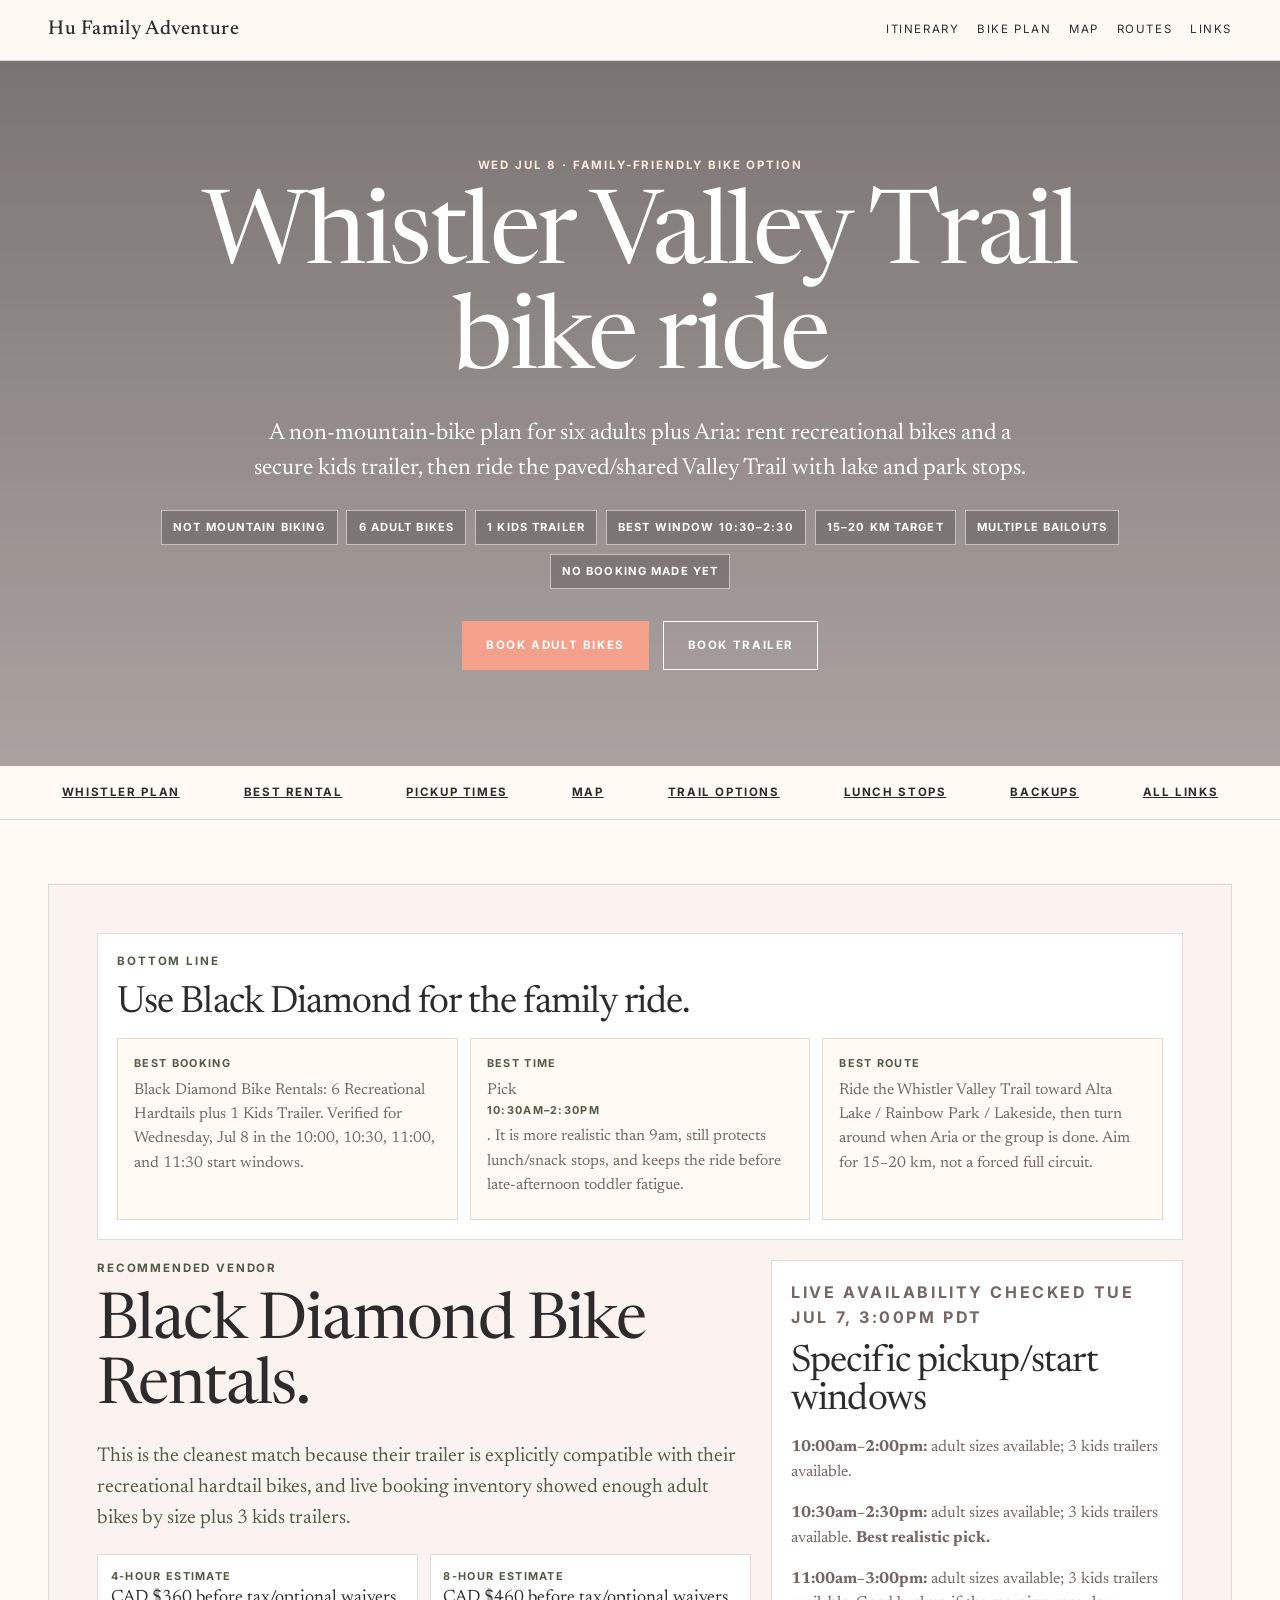
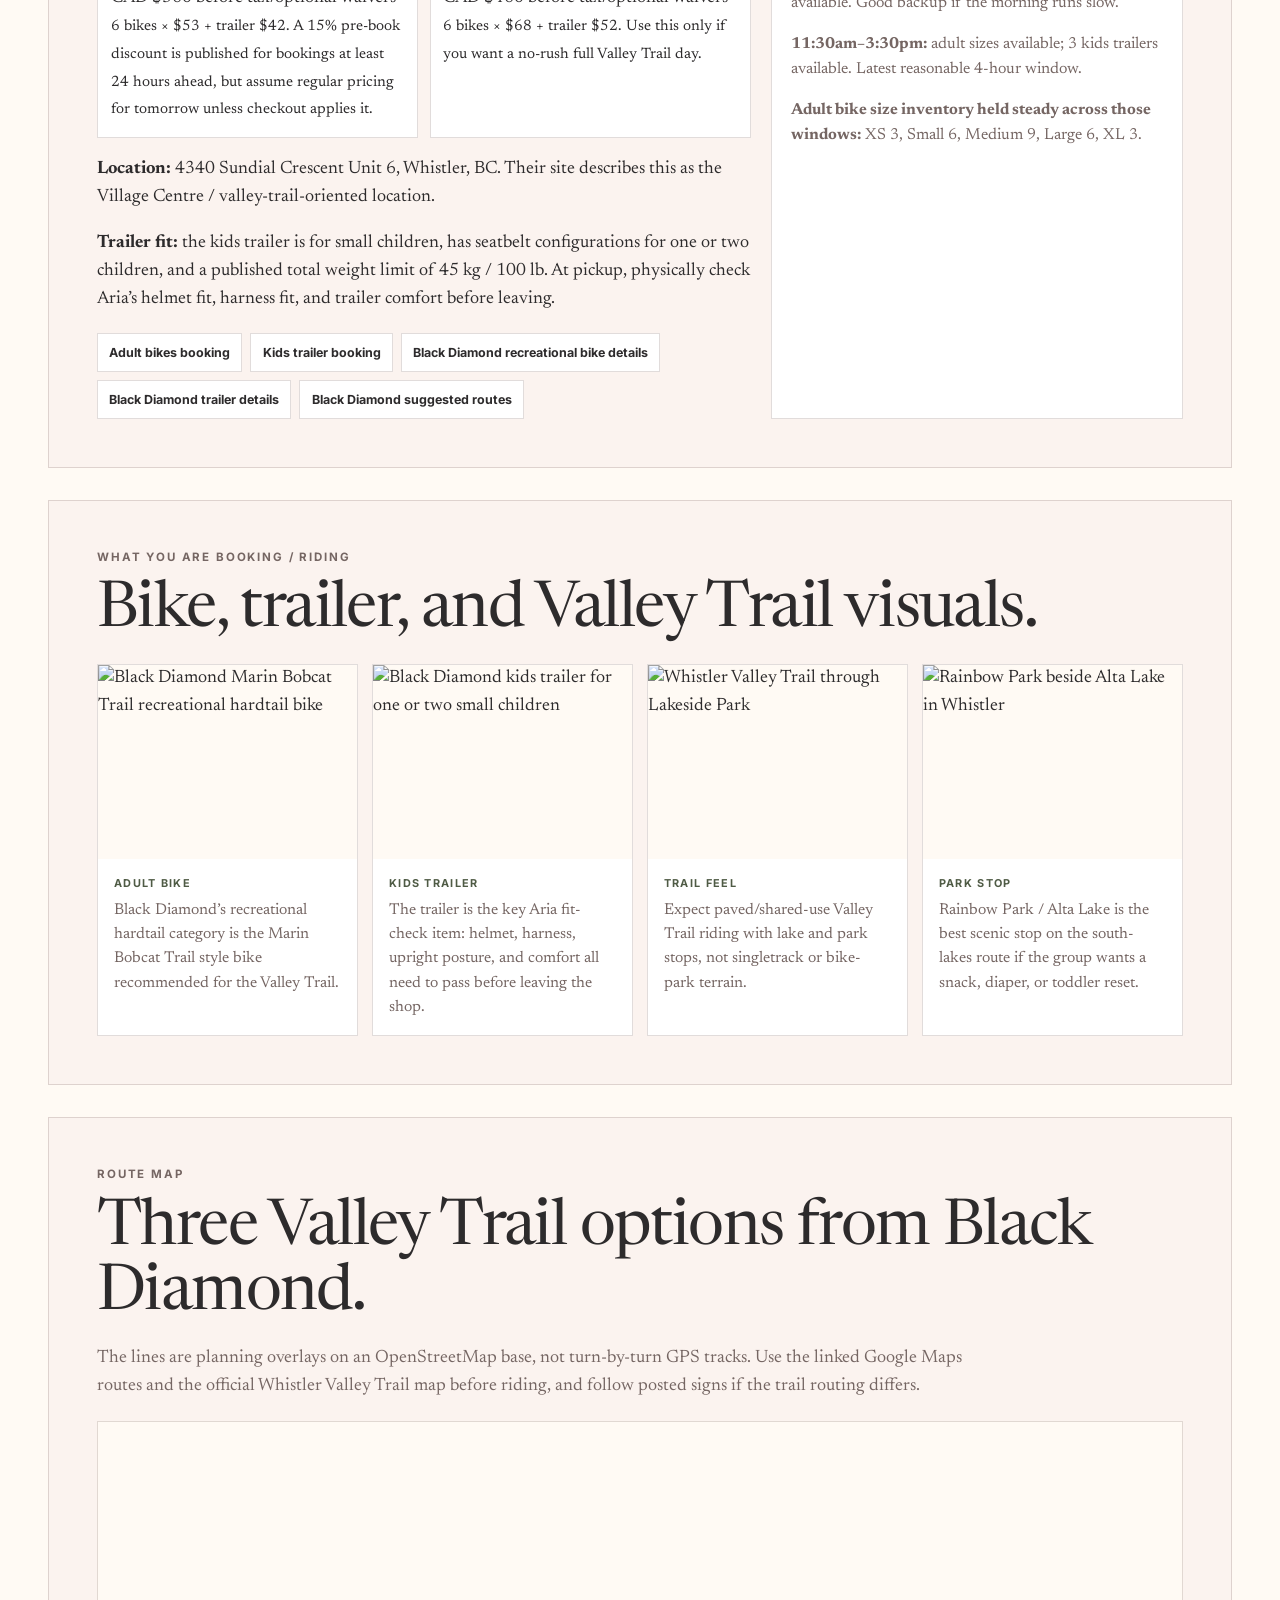
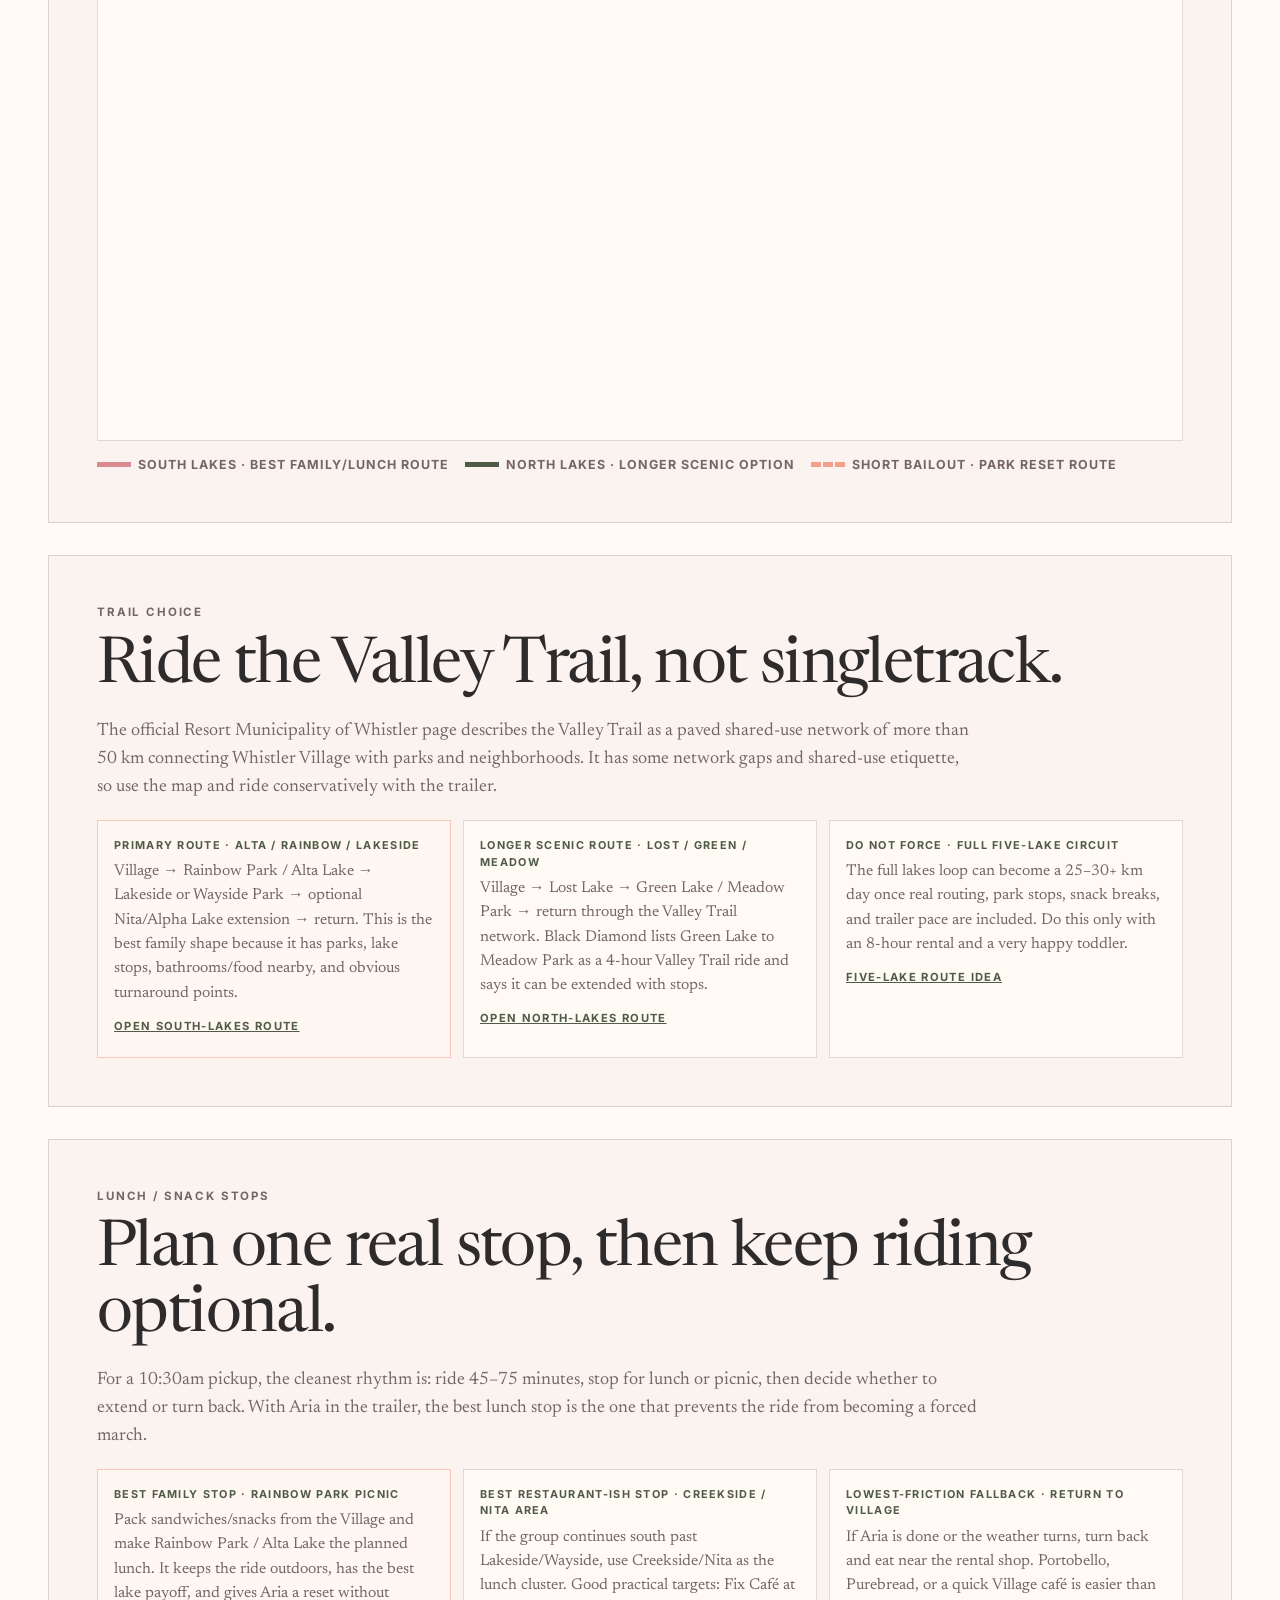
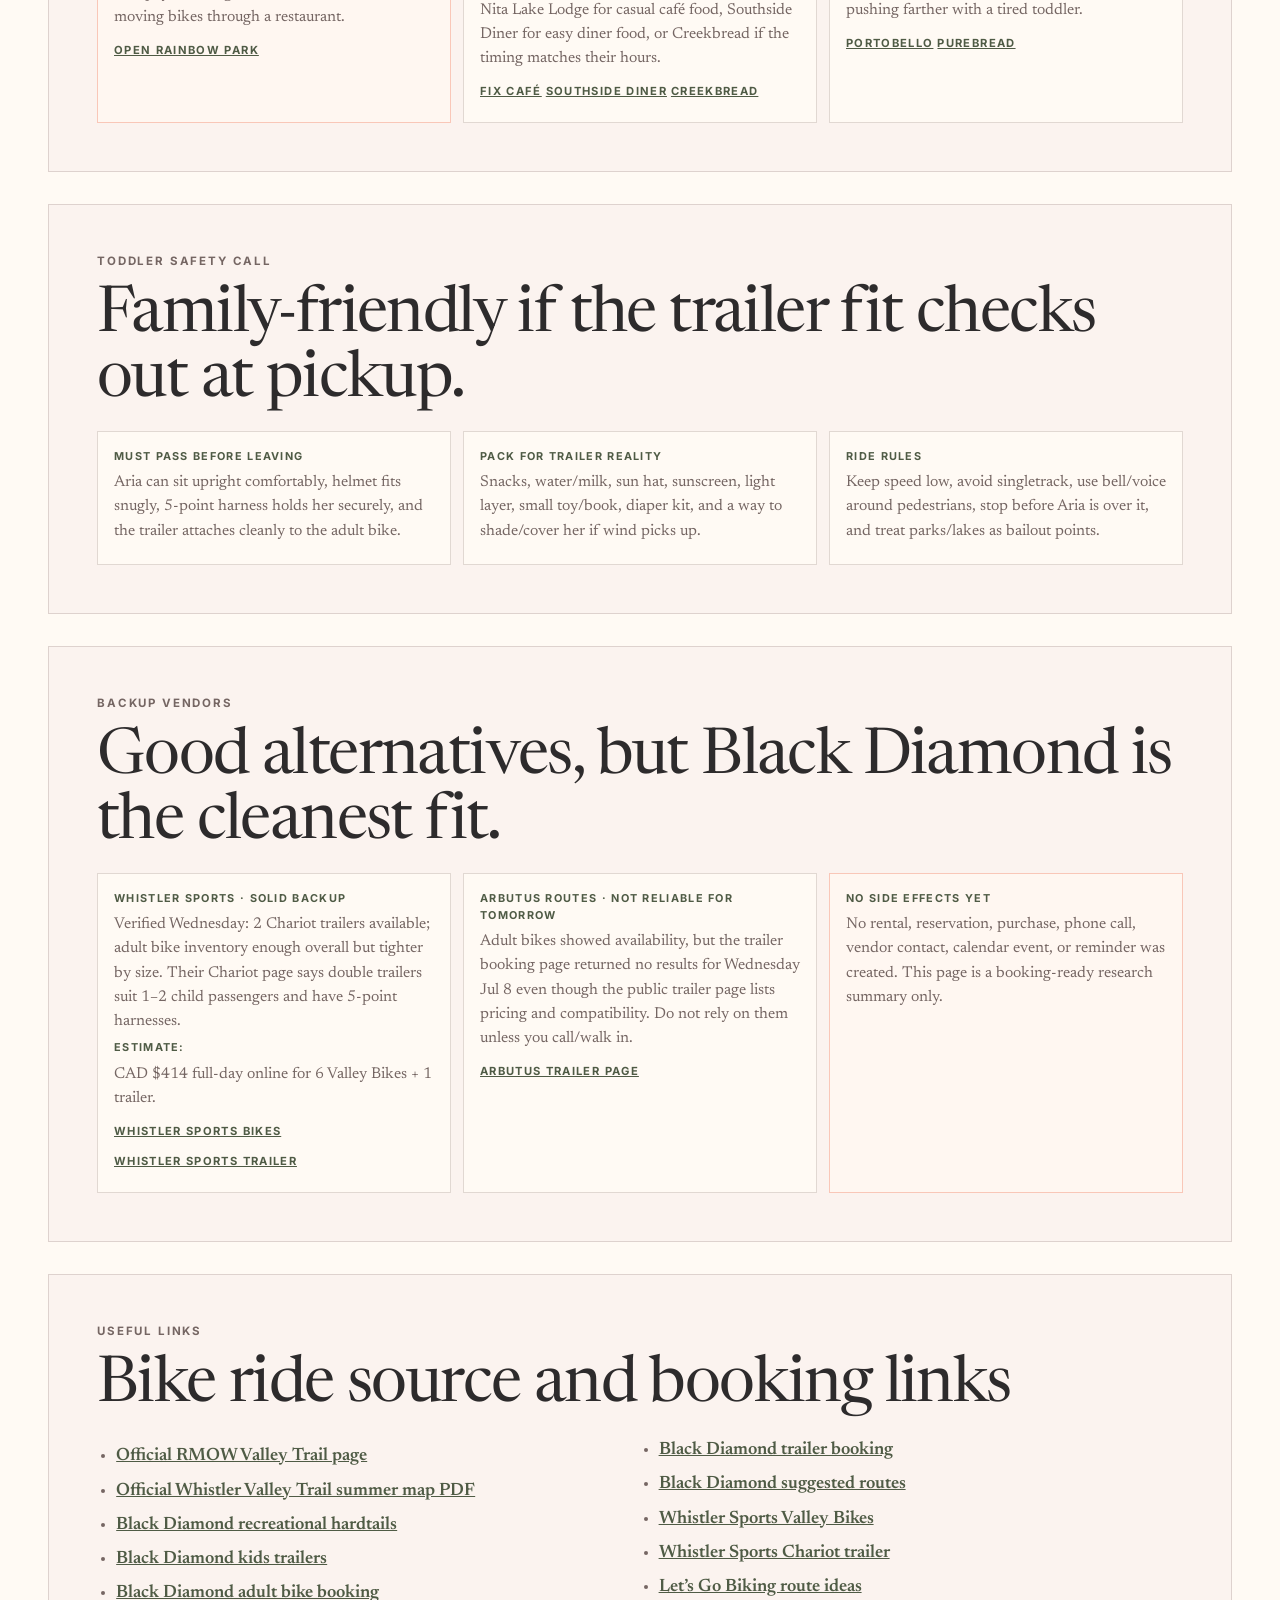
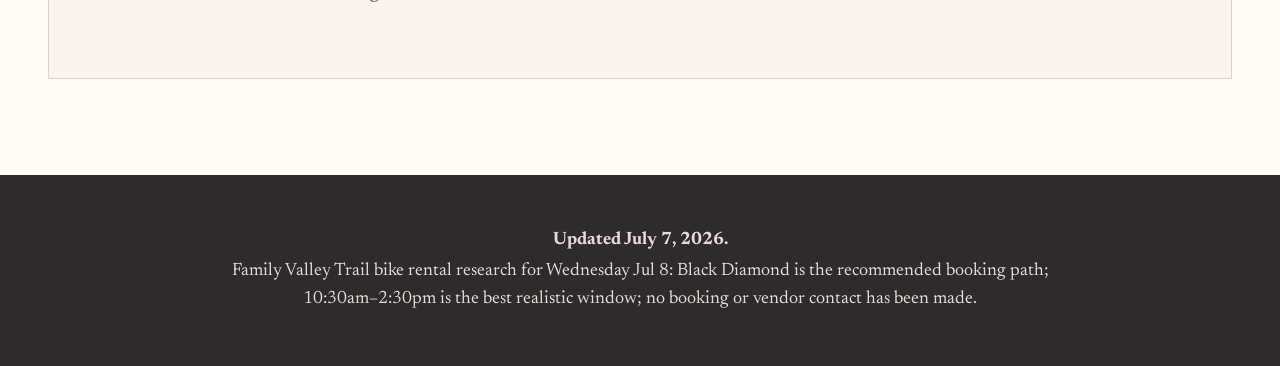
==== commit 9ebc9d51: "Add interactive bike route map" ====
--- a/bike-ride/index.html
+++ b/bike-ride/index.html
@@ -9,11 +9,13 @@
   <link rel="preconnect" href="https://fonts.gstatic.com" crossorigin>
   <link href="https://fonts.googleapis.com/css2?family=Inter:wght@400;500;600;700&family=Newsreader:opsz,wght@6..72,400;6..72,500;6..72,600&display=swap" rel="stylesheet">
   <link rel="stylesheet" href="../assets/style.css">
+  <link rel="stylesheet" href="https://unpkg.com/leaflet@1.9.4/dist/leaflet.css">
+  <script src="https://unpkg.com/leaflet@1.9.4/dist/leaflet.js"></script>
 </head>
 <body>
-  <header class="nav"><strong><a href="../">Hu Family Adventure</a></strong><div><a href="../whistler/">Itinerary</a><a href="#recommendation">Bike plan</a><a href="#routes">Routes</a><a href="#links">Links</a></div></header>
+  <header class="nav"><strong><a href="../">Hu Family Adventure</a></strong><div><a href="../whistler/">Itinerary</a><a href="#recommendation">Bike plan</a><a href="#map">Map</a><a href="#routes">Routes</a><a href="#links">Links</a></div></header>
   <section class="hero bike-hero"><div class="hero-inner"><p class="eyebrow">Wed Jul 8 · family-friendly bike option</p><h1>Whistler Valley Trail bike ride</h1><p>A non-mountain-bike plan for six adults plus Aria: rent recreational bikes and a secure kids trailer, then ride the paved/shared Valley Trail with lake and park stops.</p><div class="hero-criteria"><span>Not mountain biking</span><span>6 adult bikes</span><span>1 kids trailer</span><span>Best window 10:30–2:30</span><span>15–20 km target</span><span>Multiple bailouts</span><span>No booking made yet</span></div><div class="cta-row"><a class="cta primary" href="https://black-diamond-bikes.checkfront.com/reserve/?category_id=2&amp;date=20260708" target="_blank" rel="noopener">Book adult bikes</a><a class="cta secondary" href="https://black-diamond-bikes.checkfront.com/reserve/?category_id=5&amp;date=20260708" target="_blank" rel="noopener">Book trailer</a></div></div></section>
-  <nav class="strip"><a href="../whistler/">Whistler plan</a><a href="#recommendation">Best rental</a><a href="#timing">Pickup times</a><a href="#routes">Trail options</a><a href="#lunch">Lunch stops</a><a href="#backup">Backups</a><a href="#links">All links</a></nav>
+  <nav class="strip"><a href="../whistler/">Whistler plan</a><a href="#recommendation">Best rental</a><a href="#timing">Pickup times</a><a href="#map">Map</a><a href="#routes">Trail options</a><a href="#lunch">Lunch stops</a><a href="#backup">Backups</a><a href="#links">All links</a></nav>
   <main>
     <div class="details-wrap">
       <section class="destination-detail" id="recommendation">
@@ -44,6 +46,8 @@
 
       <section class="section-block" id="photos"><p class="eyebrow">What you are booking / riding</p><h2>Bike, trailer, and Valley Trail visuals.</h2><div class="media-grid"><figure class="media-card"><img src="https://i0.wp.com/blackdiamondwhistler.com/wp-content/uploads/2025/02/BOBCAT-TRAIL-4-29-C2-MARIN24-P-1.jpg?fit=1024%2C683&amp;ssl=1" alt="Black Diamond Marin Bobcat Trail recreational hardtail bike"><figcaption><strong>Adult bike</strong>Black Diamond’s recreational hardtail category is the Marin Bobcat Trail style bike recommended for the Valley Trail.</figcaption></figure><figure class="media-card"><img src="https://i0.wp.com/blackdiamondwhistler.com/wp-content/uploads/2024/05/thule_trailer.jpg?fit=1024%2C1024&amp;ssl=1" alt="Black Diamond kids trailer for one or two small children"><figcaption><strong>Kids trailer</strong>The trailer is the key Aria fit-check item: helmet, harness, upright posture, and comfort all need to pass before leaving the shop.</figcaption></figure><figure class="media-card"><img src="https://www.whistler.ca/wp-content/uploads/2023/02/Valley-Trail-through-Lakeside-Park-image-by-Justa-Jeskova-jj027392-e1751241948832-1024x453.jpg" alt="Whistler Valley Trail through Lakeside Park"><figcaption><strong>Trail feel</strong>Expect paved/shared-use Valley Trail riding with lake and park stops, not singletrack or bike-park terrain.</figcaption></figure><figure class="media-card"><img src="https://www.whistler.ca/wp-content/uploads/2024/06/DJI_0183.jpg" alt="Rainbow Park beside Alta Lake in Whistler"><figcaption><strong>Park stop</strong>Rainbow Park / Alta Lake is the best scenic stop on the south-lakes route if the group wants a snack, diaper, or toddler reset.</figcaption></figure></div></section>
 
+      <section class="section-block" id="map"><p class="eyebrow">Route map</p><h2>Three Valley Trail options from Black Diamond.</h2><p>The lines are planning overlays on an OpenStreetMap base, not turn-by-turn GPS tracks. Use the linked Google Maps routes and the official Whistler Valley Trail map before riding, and follow posted signs if the trail routing differs.</p><div id="trail-map" class="trail-map" role="img" aria-label="Map showing south lakes, north lakes, and short bailout Valley Trail bike ride options from Black Diamond Bike Rentals"></div><div class="map-legend"><span><b class="legend-line south"></b>South lakes · best family/lunch route</span><span><b class="legend-line north"></b>North lakes · longer scenic option</span><span><b class="legend-line short"></b>Short bailout · park reset route</span></div></section>
+
       <section class="section-block" id="routes"><p class="eyebrow">Trail choice</p><h2>Ride the Valley Trail, not singletrack.</h2><p>The official Resort Municipality of Whistler page describes the Valley Trail as a paved shared-use network of more than 50 km connecting Whistler Village with parks and neighborhoods. It has some network gaps and shared-use etiquette, so use the map and ride conservatively with the trailer.</p><div class="proposal-grid"><div class="proposal-card recommended"><strong>Primary route · Alta / Rainbow / Lakeside</strong><p>Village → Rainbow Park / Alta Lake → Lakeside or Wayside Park → optional Nita/Alpha Lake extension → return. This is the best family shape because it has parks, lake stops, bathrooms/food nearby, and obvious turnaround points.</p><a href="https://www.google.com/maps/dir/?api=1&amp;origin=4340+Sundial+Crescent%2C+Whistler%2C+BC&amp;destination=4340+Sundial+Crescent%2C+Whistler%2C+BC&amp;waypoints=Rainbow+Park%2C+Whistler%2C+BC%7CLakeside+Park%2C+Whistler%2C+BC%7CNita+Lake%2C+Whistler%2C+BC&amp;travelmode=bicycling" target="_blank" rel="noopener">Open south-lakes route</a></div><div class="proposal-card"><strong>Longer scenic route · Lost / Green / Meadow</strong><p>Village → Lost Lake → Green Lake / Meadow Park → return through the Valley Trail network. Black Diamond lists Green Lake to Meadow Park as a 4-hour Valley Trail ride and says it can be extended with stops.</p><a href="https://www.google.com/maps/dir/?api=1&amp;origin=4340+Sundial+Crescent%2C+Whistler%2C+BC&amp;destination=4340+Sundial+Crescent%2C+Whistler%2C+BC&amp;waypoints=Lost+Lake+Park%2C+Whistler%2C+BC%7CGreen+Lake%2C+Whistler%2C+BC%7CMeadow+Park%2C+Whistler%2C+BC&amp;travelmode=bicycling" target="_blank" rel="noopener">Open north-lakes route</a></div><div class="proposal-card"><strong>Do not force · full five-lake circuit</strong><p>The full lakes loop can become a 25–30+ km day once real routing, park stops, snack breaks, and trailer pace are included. Do this only with an 8-hour rental and a very happy toddler.</p><a href="https://www.letsgobiking.net/beginner/whistler-valley-trai/" target="_blank" rel="noopener">Five-lake route idea</a></div></div></section>
 
       <section class="section-block" id="lunch"><p class="eyebrow">Lunch / snack stops</p><h2>Plan one real stop, then keep riding optional.</h2><p>For a 10:30am pickup, the cleanest rhythm is: ride 45–75 minutes, stop for lunch or picnic, then decide whether to extend or turn back. With Aria in the trailer, the best lunch stop is the one that prevents the ride from becoming a forced march.</p><div class="proposal-grid"><div class="proposal-card recommended"><strong>Best family stop · Rainbow Park picnic</strong><p>Pack sandwiches/snacks from the Village and make Rainbow Park / Alta Lake the planned lunch. It keeps the ride outdoors, has the best lake payoff, and gives Aria a reset without moving bikes through a restaurant.</p><a href="https://www.google.com/maps/search/?api=1&amp;query=Rainbow+Park%2C+Whistler%2C+BC" target="_blank" rel="noopener">Open Rainbow Park</a></div><div class="proposal-card"><strong>Best restaurant-ish stop · Creekside / Nita area</strong><p>If the group continues south past Lakeside/Wayside, use Creekside/Nita as the lunch cluster. Good practical targets: Fix Café at Nita Lake Lodge for casual café food, Southside Diner for easy diner food, or Creekbread if the timing matches their hours.</p><a href="https://www.google.com/maps/search/?api=1&amp;query=Fix+Cafe+Nita+Lake+Lodge+Whistler" target="_blank" rel="noopener">Fix Café</a> <a href="https://www.google.com/maps/search/?api=1&amp;query=Southside+Diner+Whistler" target="_blank" rel="noopener">Southside Diner</a> <a href="https://www.google.com/maps/search/?api=1&amp;query=Creekbread+Whistler" target="_blank" rel="noopener">Creekbread</a></div><div class="proposal-card"><strong>Lowest-friction fallback · return to Village</strong><p>If Aria is done or the weather turns, turn back and eat near the rental shop. Portobello, Purebread, or a quick Village café is easier than pushing farther with a tired toddler.</p><a href="https://www.google.com/maps/search/?api=1&amp;query=Portobello+Whistler" target="_blank" rel="noopener">Portobello</a> <a href="https://www.google.com/maps/search/?api=1&amp;query=Purebread+Whistler" target="_blank" rel="noopener">Purebread</a></div></div></section>
@@ -56,5 +60,49 @@
     </div>
   </main>
   <footer><p><strong>Updated July 7, 2026.</strong></p><p>Family Valley Trail bike rental research for Wednesday Jul 8: Black Diamond is the recommended booking path; 10:30am–2:30pm is the best realistic window; no booking or vendor contact has been made.</p></footer>
+
+  <script>
+    (function () {
+      if (!window.L || !document.getElementById('trail-map')) return;
+      const map = L.map('trail-map', { scrollWheelZoom: false }).setView([50.122, -122.966], 12);
+      L.tileLayer('https://{s}.tile.openstreetmap.org/{z}/{x}/{y}.png', {
+        maxZoom: 18,
+        attribution: '&copy; OpenStreetMap contributors'
+      }).addTo(map);
+
+      const points = {
+        blackDiamond: [50.1139759, -122.9541636],
+        rainbow: [50.120533, -122.984364],
+        lakeside: [50.1073617, -122.9805621],
+        nita: [50.099345, -122.9951977],
+        alpha: [50.09473, -122.9992372],
+        lost: [50.1266614, -122.9351891],
+        green: [50.1557988, -122.9268068],
+        meadow: [50.1447639, -122.9605973],
+        creekside: [50.0953424, -122.9923382]
+      };
+
+      const routes = [
+        { name: 'South lakes · best family/lunch route', color: '#d98b8f', pts: [points.blackDiamond, [50.114, -122.960], [50.115, -122.968], [50.118, -122.977], points.rainbow, [50.114, -122.984], points.lakeside, [50.103, -122.988], points.nita, points.creekside, points.alpha] },
+        { name: 'North lakes · longer scenic option', color: '#4f5b45', pts: [points.blackDiamond, [50.117, -122.948], points.lost, [50.134, -122.943], [50.141, -122.952], points.meadow, [50.149, -122.952], [50.154, -122.943], points.green] },
+        { name: 'Short bailout · Village to Rainbow Park', color: '#f4a08a', dash: '6 8', pts: [points.blackDiamond, [50.114, -122.960], [50.115, -122.968], [50.118, -122.977], points.rainbow] }
+      ];
+
+      routes.forEach(route => L.polyline(route.pts, { color: route.color, weight: 5, opacity: 0.9, dashArray: route.dash || null }).addTo(map).bindPopup(route.name));
+
+      const markers = [
+        ['Start / rental: Black Diamond', points.blackDiamond, '4340 Sundial Crescent. Pick up bikes + trailer here.'],
+        ['Rainbow Park / Alta Lake', points.rainbow, 'Best picnic and toddler-reset stop.'],
+        ['Lakeside Park', points.lakeside, 'South-lakes turnaround / lake stop.'],
+        ['Nita Lake / Creekside lunch cluster', points.nita, 'Fix Café, Southside Diner, Creekbread area if extending south.'],
+        ['Alpha Lake Park', points.alpha, 'Only continue here if Aria and the group are still happy.'],
+        ['Lost Lake Park', points.lost, 'Close-in north/east scenic add-on.'],
+        ['Green Lake', points.green, 'Longer scenic north-lakes option.'],
+        ['Meadow Park', points.meadow, 'Longer north route turnaround.']
+      ];
+      markers.forEach(([title, ll, body]) => L.marker(ll).addTo(map).bindPopup('<strong>' + title + '</strong><br>' + body));
+      map.fitBounds(routes.flatMap(r => r.pts), { padding: [24, 24] });
+    })();
+  </script>
 </body>
 </html>
--- a/assets/style.css
+++ b/assets/style.css
@@ -21,6 +21,7 @@
 .tag-row { display:flex; flex-wrap:wrap; gap:.45rem; margin:.8rem 0; } .tag-row span,.status-pill { font-family:Inter,system-ui,sans-serif; font-size:.7rem; font-weight:700; text-transform:uppercase; letter-spacing:.1em; background:#fff7f1; color:var(--olive); border:1px solid var(--line); padding:.35rem .55rem; }
 .proposal-grid,.choice-grid,.permit-grid { display:grid; grid-template-columns:repeat(auto-fit,minmax(230px,1fr)); gap:.75rem; margin-top:1rem; } .proposal-card,.choice-card,.permit-card { background:var(--cream); border:1px solid var(--line); padding:1rem; } .proposal-card.recommended,.permit-card.important { background:#fff7f1; border-color:rgba(244,160,138,.55); }
 .media-grid { display:grid; grid-template-columns:repeat(auto-fit,minmax(240px,1fr)); gap:.85rem; margin-top:1.2rem; } .media-card { margin:0; background:#fff; border:1px solid var(--line); overflow:hidden; } .media-card img { width:100%; aspect-ratio:4/3; object-fit:cover; background:var(--cream); } .media-card figcaption { padding:1rem; color:var(--muted); font-size:.98rem; } .media-card figcaption strong { display:block; font-family:Inter,system-ui,sans-serif; text-transform:uppercase; letter-spacing:.12em; font-size:.68rem; color:var(--olive); margin-bottom:.35rem; }
+.trail-map { width:100%; height:clamp(360px,56vw,620px); margin-top:1.25rem; border:1px solid var(--line); background:var(--cream); z-index:1; } .map-legend { display:flex; flex-wrap:wrap; gap:.65rem 1rem; margin-top:.85rem; color:var(--muted); font-family:Inter,system-ui,sans-serif; font-size:.78rem; font-weight:700; text-transform:uppercase; letter-spacing:.08em; } .legend-line { display:inline-block; width:34px; height:0; border-top:5px solid var(--rose); margin-right:.45rem; transform:translateY(-2px); } .legend-line.north { border-color:var(--olive); } .legend-line.short { border-color:var(--coral); border-top-style:dashed; } .leaflet-popup-content { font-family:Inter,system-ui,sans-serif; font-size:.8rem; line-height:1.35; }
 .proposal-card strong,.choice-card strong,.permit-card strong { display:block; font-family:Inter,system-ui,sans-serif; text-transform:uppercase; letter-spacing:.12em; font-size:.68rem; color:var(--olive); margin-bottom:.35rem; } .proposal-card p,.choice-card p,.permit-card p { margin:.35rem 0; color:var(--muted); font-size:.98rem; } .proposal-card a,.permit-card a,.card-links a { display:inline-block; margin-top:.45rem; font-family:Inter,system-ui,sans-serif; font-size:.7rem; font-weight:700; letter-spacing:.12em; text-transform:uppercase; color:var(--olive); } .card-links { display:flex; flex-wrap:wrap; gap:.4rem .7rem; margin-top:.5rem; }
 .section-block { max-width:1220px; margin:0 auto 2rem; padding:clamp(1.5rem,4vw,3rem); background:var(--soft); border:1px solid var(--line); } .section-block > p { color:var(--muted); max-width:880px; } .helpful-list { columns:2 280px; padding-left:1.2rem; }  .helpful-list li { break-inside:avoid; margin:.4rem 0; color:var(--muted); }  .helpful-list a { color:var(--olive); font-weight:600; }
 .cost-box { display:grid; grid-template-columns:repeat(2,minmax(0,1fr)); gap:.7rem; margin:1rem 0; } .cost-box div { background:#fff; border:1px solid var(--line); padding:.8rem; } .cost-box strong { display:block; font-family:Inter,system-ui,sans-serif; text-transform:uppercase; letter-spacing:.12em; font-size:.68rem; color:var(--olive); } .text-link { font-family:Inter,system-ui,sans-serif; text-transform:uppercase; letter-spacing:.13em; font-size:.72rem; font-weight:700; color:var(--olive); }
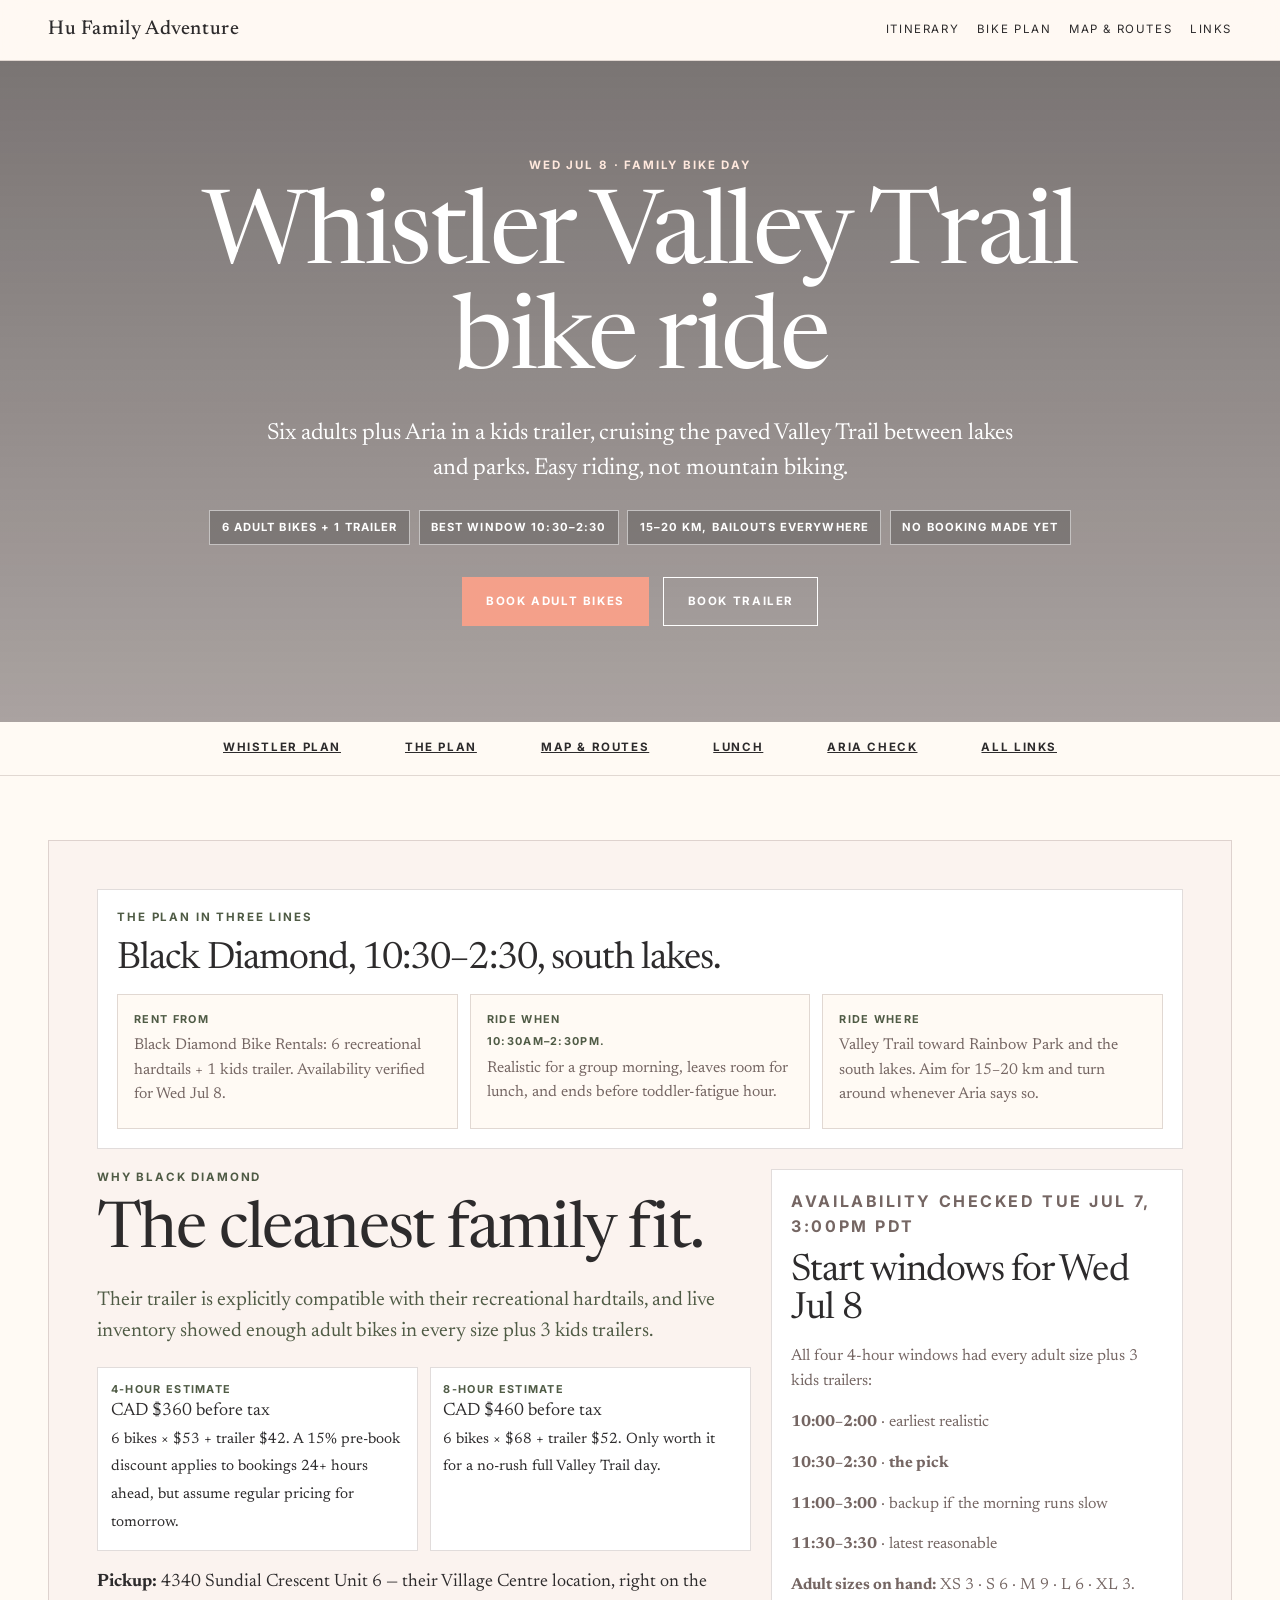
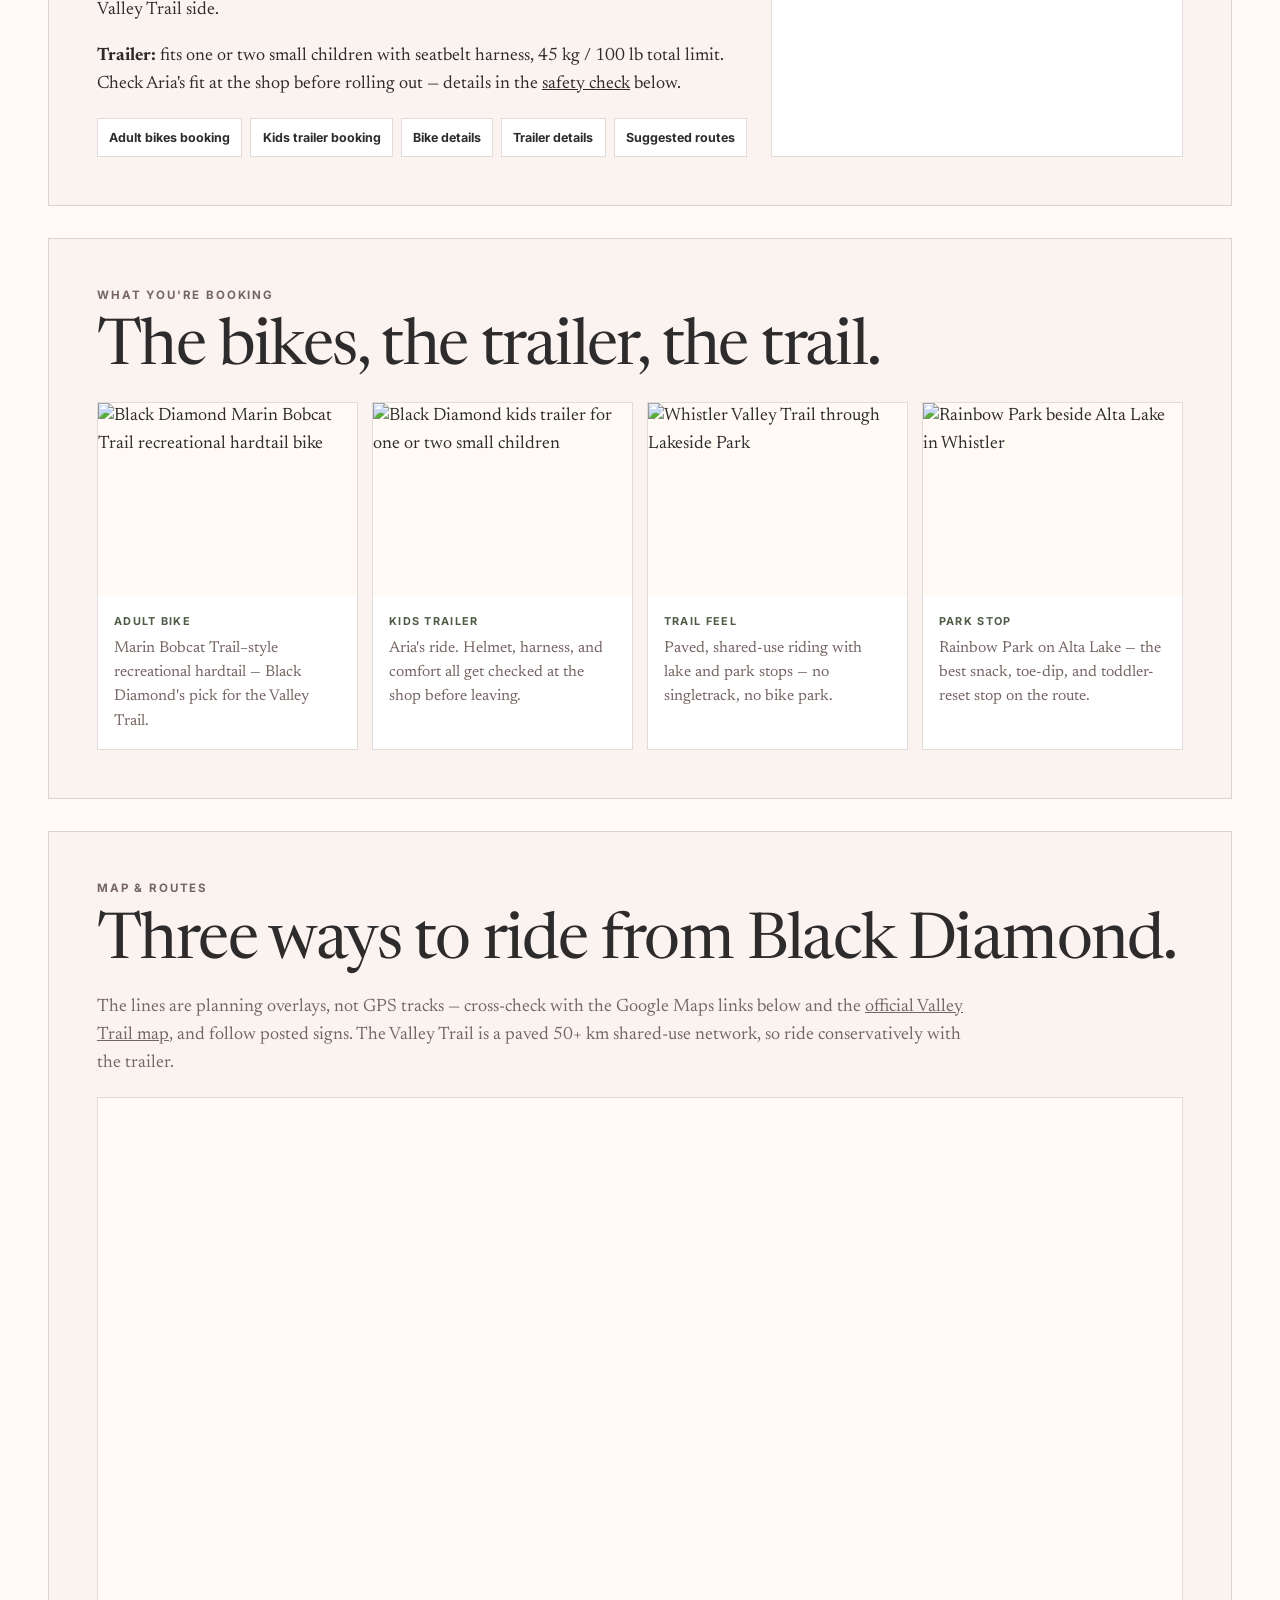
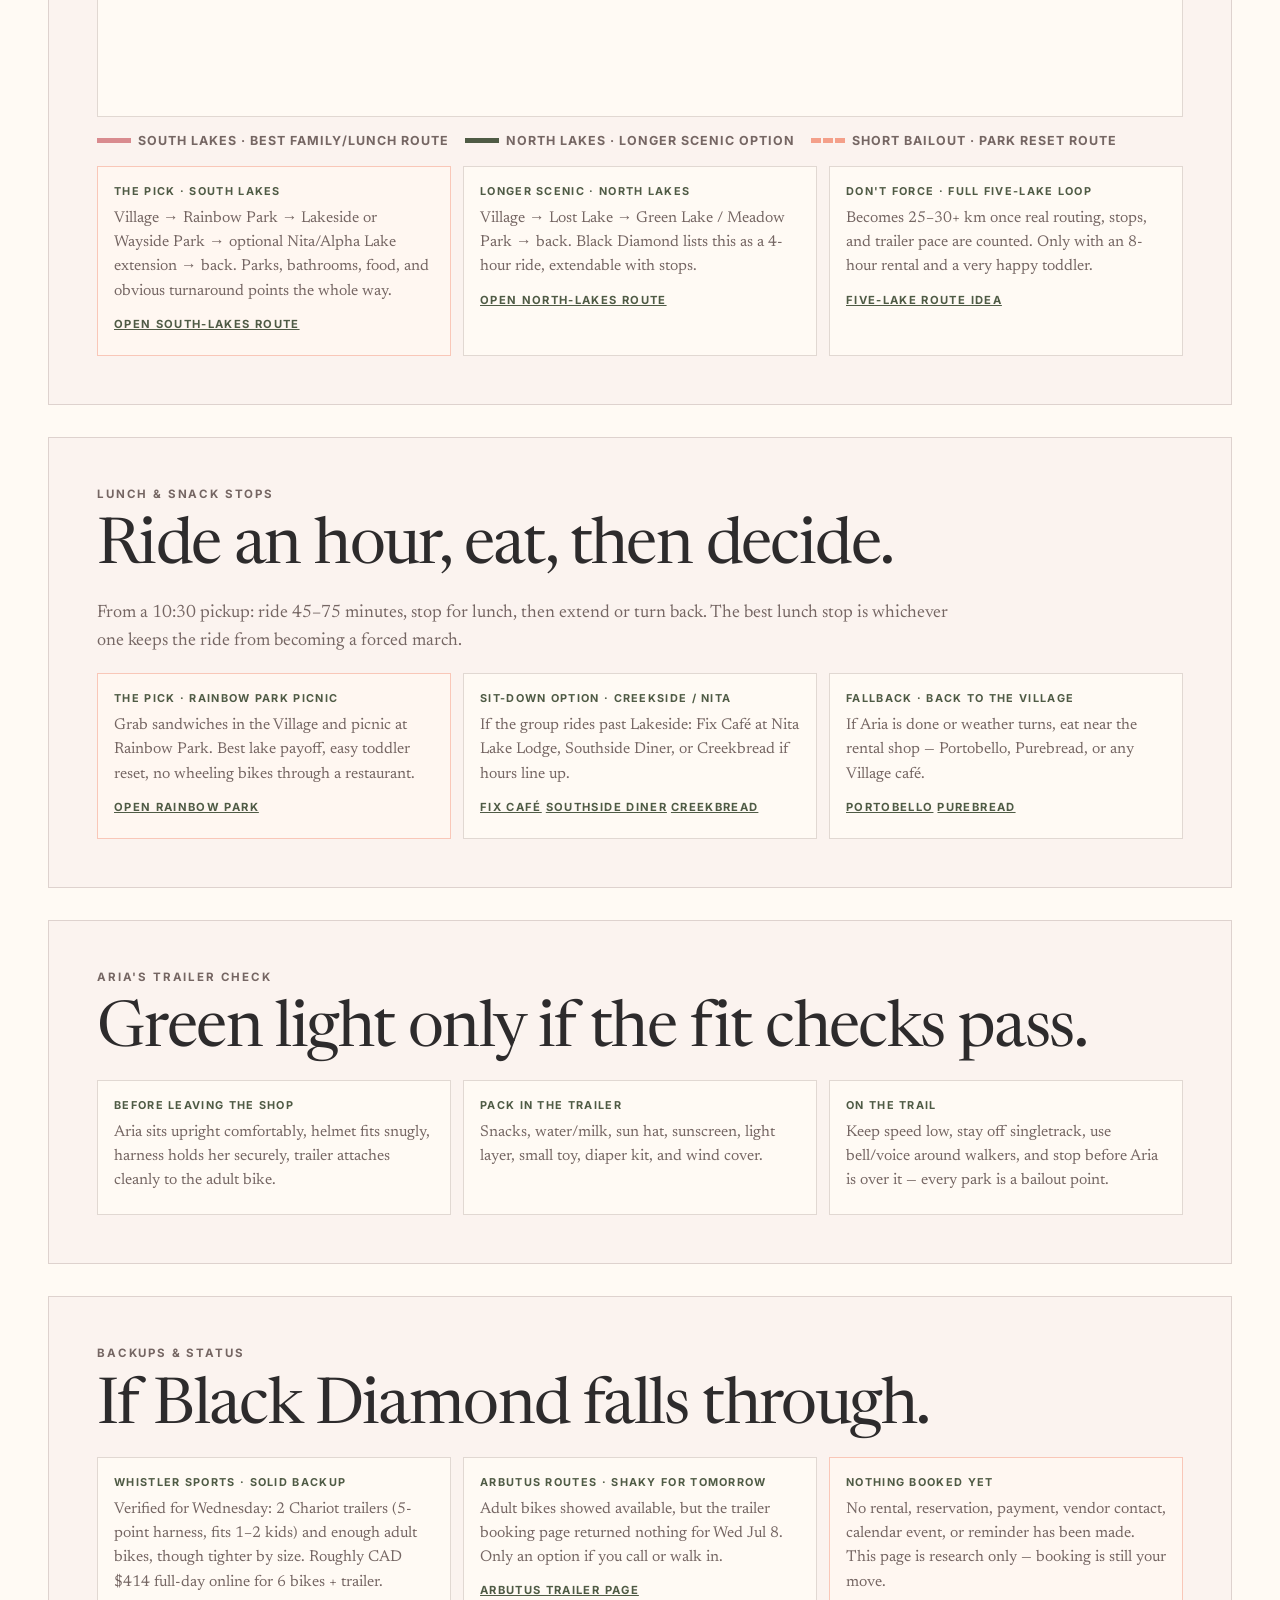
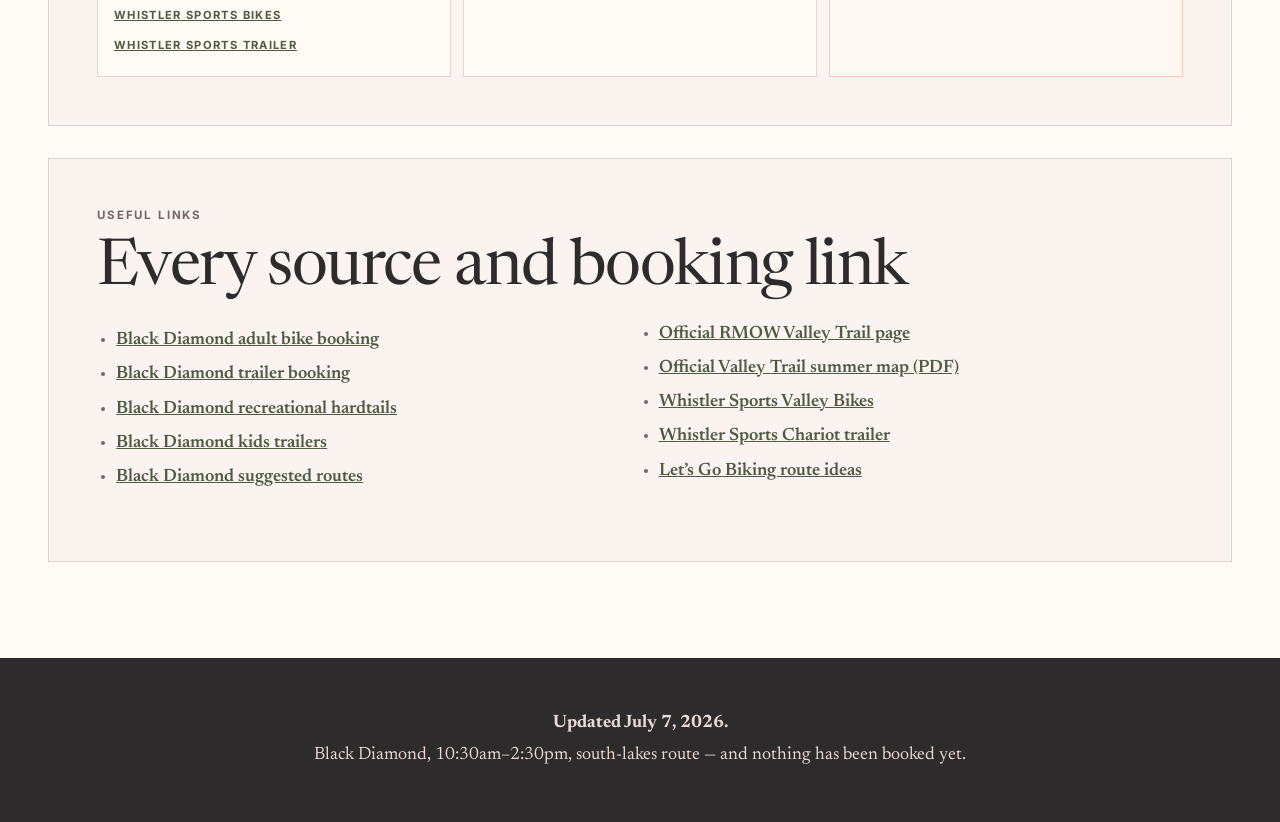
==== commit bfb824cd: "Polish bike ride page" ====
--- a/bike-ride/index.html
+++ b/bike-ride/index.html
@@ -13,53 +13,131 @@
   <script src="https://unpkg.com/leaflet@1.9.4/dist/leaflet.js"></script>
 </head>
 <body>
-  <header class="nav"><strong><a href="../">Hu Family Adventure</a></strong><div><a href="../whistler/">Itinerary</a><a href="#recommendation">Bike plan</a><a href="#map">Map</a><a href="#routes">Routes</a><a href="#links">Links</a></div></header>
-  <section class="hero bike-hero"><div class="hero-inner"><p class="eyebrow">Wed Jul 8 · family-friendly bike option</p><h1>Whistler Valley Trail bike ride</h1><p>A non-mountain-bike plan for six adults plus Aria: rent recreational bikes and a secure kids trailer, then ride the paved/shared Valley Trail with lake and park stops.</p><div class="hero-criteria"><span>Not mountain biking</span><span>6 adult bikes</span><span>1 kids trailer</span><span>Best window 10:30–2:30</span><span>15–20 km target</span><span>Multiple bailouts</span><span>No booking made yet</span></div><div class="cta-row"><a class="cta primary" href="https://black-diamond-bikes.checkfront.com/reserve/?category_id=2&amp;date=20260708" target="_blank" rel="noopener">Book adult bikes</a><a class="cta secondary" href="https://black-diamond-bikes.checkfront.com/reserve/?category_id=5&amp;date=20260708" target="_blank" rel="noopener">Book trailer</a></div></div></section>
-  <nav class="strip"><a href="../whistler/">Whistler plan</a><a href="#recommendation">Best rental</a><a href="#timing">Pickup times</a><a href="#map">Map</a><a href="#routes">Trail options</a><a href="#lunch">Lunch stops</a><a href="#backup">Backups</a><a href="#links">All links</a></nav>
+  <header class="nav"><strong><a href="../">Hu Family Adventure</a></strong><div><a href="../whistler/">Itinerary</a><a href="#recommendation">Bike plan</a><a href="#map">Map &amp; routes</a><a href="#links">Links</a></div></header>
+
+  <section class="hero bike-hero">
+    <div class="hero-inner">
+      <p class="eyebrow">Wed Jul 8 · family bike day</p>
+      <h1>Whistler Valley Trail bike ride</h1>
+      <p>Six adults plus Aria in a kids trailer, cruising the paved Valley Trail between lakes and parks. Easy riding, not mountain biking.</p>
+      <div class="hero-criteria"><span>6 adult bikes + 1 trailer</span><span>Best window 10:30–2:30</span><span>15–20 km, bailouts everywhere</span><span>No booking made yet</span></div>
+      <div class="cta-row"><a class="cta primary" href="https://black-diamond-bikes.checkfront.com/reserve/?category_id=2&amp;date=20260708" target="_blank" rel="noopener">Book adult bikes</a><a class="cta secondary" href="https://black-diamond-bikes.checkfront.com/reserve/?category_id=5&amp;date=20260708" target="_blank" rel="noopener">Book trailer</a></div>
+    </div>
+  </section>
+
+  <nav class="strip"><a href="../whistler/">Whistler plan</a><a href="#recommendation">The plan</a><a href="#map">Map &amp; routes</a><a href="#lunch">Lunch</a><a href="#safety">Aria check</a><a href="#links">All links</a></nav>
+
   <main>
     <div class="details-wrap">
       <section class="destination-detail" id="recommendation">
         <div class="day-panel">
-          <p class="eyebrow">Bottom line</p>
-          <h3>Use Black Diamond for the family ride.</h3>
-          <div class="choice-grid"><div class="choice-card"><strong>Best booking</strong><p>Black Diamond Bike Rentals: 6 Recreational Hardtails plus 1 Kids Trailer. Verified for Wednesday, Jul 8 in the 10:00, 10:30, 11:00, and 11:30 start windows.</p></div><div class="choice-card"><strong>Best time</strong><p>Pick <strong>10:30am–2:30pm</strong>. It is more realistic than 9am, still protects lunch/snack stops, and keeps the ride before late-afternoon toddler fatigue.</p></div><div class="choice-card"><strong>Best route</strong><p>Ride the Whistler Valley Trail toward Alta Lake / Rainbow Park / Lakeside, then turn around when Aria or the group is done. Aim for 15–20 km, not a forced full circuit.</p></div></div>
+          <p class="eyebrow">The plan in three lines</p>
+          <h3>Black Diamond, 10:30–2:30, south lakes.</h3>
+          <div class="choice-grid">
+            <div class="choice-card"><strong>Rent from</strong><p>Black Diamond Bike Rentals: 6 recreational hardtails + 1 kids trailer. Availability verified for Wed Jul 8.</p></div>
+            <div class="choice-card"><strong>Ride when</strong><p><strong>10:30am–2:30pm.</strong> Realistic for a group morning, leaves room for lunch, and ends before toddler-fatigue hour.</p></div>
+            <div class="choice-card"><strong>Ride where</strong><p>Valley Trail toward Rainbow Park and the south lakes. Aim for 15–20 km and turn around whenever Aria says so.</p></div>
+          </div>
         </div>
         <div class="detail-copy">
-          <p class="eyebrow">Recommended vendor</p>
-          <h2>Black Diamond Bike Rentals.</h2>
-          <p class="lead">This is the cleanest match because their trailer is explicitly compatible with their recreational hardtail bikes, and live booking inventory showed enough adult bikes by size plus 3 kids trailers.</p>
-          <div class="cost-box"><div><strong>4-hour estimate</strong>CAD $360 before tax/optional waivers<br><small>6 bikes × $53 + trailer $42. A 15% pre-book discount is published for bookings at least 24 hours ahead, but assume regular pricing for tomorrow unless checkout applies it.</small></div><div><strong>8-hour estimate</strong>CAD $460 before tax/optional waivers<br><small>6 bikes × $68 + trailer $52. Use this only if you want a no-rush full Valley Trail day.</small></div></div>
-          <p><strong>Location:</strong> 4340 Sundial Crescent Unit 6, Whistler, BC. Their site describes this as the Village Centre / valley-trail-oriented location.</p>
-          <p><strong>Trailer fit:</strong> the kids trailer is for small children, has seatbelt configurations for one or two children, and a published total weight limit of 45 kg / 100 lb. At pickup, physically check Aria’s helmet fit, harness fit, and trailer comfort before leaving.</p>
-          <div class="anchor-links"><a href="https://black-diamond-bikes.checkfront.com/reserve/?category_id=2&amp;date=20260708" target="_blank" rel="noopener">Adult bikes booking</a><a href="https://black-diamond-bikes.checkfront.com/reserve/?category_id=5&amp;date=20260708" target="_blank" rel="noopener">Kids trailer booking</a><a href="https://blackdiamondwhistler.com/rentals/recreational-bike/" target="_blank" rel="noopener">Black Diamond recreational bike details</a><a href="https://blackdiamondwhistler.com/rentals/trailers/" target="_blank" rel="noopener">Black Diamond trailer details</a><a href="https://blackdiamondwhistler.com/suggested-routes/" target="_blank" rel="noopener">Black Diamond suggested routes</a></div>
+          <p class="eyebrow">Why Black Diamond</p>
+          <h2>The cleanest family fit.</h2>
+          <p class="lead">Their trailer is explicitly compatible with their recreational hardtails, and live inventory showed enough adult bikes in every size plus 3 kids trailers.</p>
+          <div class="cost-box">
+            <div><strong>4-hour estimate</strong>CAD $360 before tax<br><small>6 bikes × $53 + trailer $42. A 15% pre-book discount applies to bookings 24+ hours ahead, but assume regular pricing for tomorrow.</small></div>
+            <div><strong>8-hour estimate</strong>CAD $460 before tax<br><small>6 bikes × $68 + trailer $52. Only worth it for a no-rush full Valley Trail day.</small></div>
+          </div>
+          <p><strong>Pickup:</strong> 4340 Sundial Crescent Unit 6 — their Village Centre location, right on the Valley Trail side.</p>
+          <p><strong>Trailer:</strong> fits one or two small children with seatbelt harness, 45 kg / 100 lb total limit. Check Aria's fit at the shop before rolling out — details in the <a href="#safety">safety check</a> below.</p>
+          <div class="anchor-links"><a href="https://black-diamond-bikes.checkfront.com/reserve/?category_id=2&amp;date=20260708" target="_blank" rel="noopener">Adult bikes booking</a><a href="https://black-diamond-bikes.checkfront.com/reserve/?category_id=5&amp;date=20260708" target="_blank" rel="noopener">Kids trailer booking</a><a href="https://blackdiamondwhistler.com/rentals/recreational-bike/" target="_blank" rel="noopener">Bike details</a><a href="https://blackdiamondwhistler.com/rentals/trailers/" target="_blank" rel="noopener">Trailer details</a><a href="https://blackdiamondwhistler.com/suggested-routes/" target="_blank" rel="noopener">Suggested routes</a></div>
         </div>
         <div class="lodging-panel" id="timing">
-          <p class="eyebrow">Live availability checked Tue Jul 7, 3:00pm PDT</p>
-          <h3>Specific pickup/start windows</h3>
-          <p><strong>10:00am–2:00pm:</strong> adult sizes available; 3 kids trailers available.</p>
-          <p><strong>10:30am–2:30pm:</strong> adult sizes available; 3 kids trailers available. <strong>Best realistic pick.</strong></p>
-          <p><strong>11:00am–3:00pm:</strong> adult sizes available; 3 kids trailers available. Good backup if the morning runs slow.</p>
-          <p><strong>11:30am–3:30pm:</strong> adult sizes available; 3 kids trailers available. Latest reasonable 4-hour window.</p>
-          <p><strong>Adult bike size inventory held steady across those windows:</strong> XS 3, Small 6, Medium 9, Large 6, XL 3.</p>
+          <p class="eyebrow">Availability checked Tue Jul 7, 3:00pm PDT</p>
+          <h3>Start windows for Wed Jul 8</h3>
+          <p>All four 4-hour windows had every adult size plus 3 kids trailers:</p>
+          <p><strong>10:00–2:00</strong> · earliest realistic</p>
+          <p><strong>10:30–2:30</strong> · <strong>the pick</strong></p>
+          <p><strong>11:00–3:00</strong> · backup if the morning runs slow</p>
+          <p><strong>11:30–3:30</strong> · latest reasonable</p>
+          <p><strong>Adult sizes on hand:</strong> XS 3 · S 6 · M 9 · L 6 · XL 3.</p>
         </div>
       </section>
 
-      <section class="section-block" id="photos"><p class="eyebrow">What you are booking / riding</p><h2>Bike, trailer, and Valley Trail visuals.</h2><div class="media-grid"><figure class="media-card"><img src="https://i0.wp.com/blackdiamondwhistler.com/wp-content/uploads/2025/02/BOBCAT-TRAIL-4-29-C2-MARIN24-P-1.jpg?fit=1024%2C683&amp;ssl=1" alt="Black Diamond Marin Bobcat Trail recreational hardtail bike"><figcaption><strong>Adult bike</strong>Black Diamond’s recreational hardtail category is the Marin Bobcat Trail style bike recommended for the Valley Trail.</figcaption></figure><figure class="media-card"><img src="https://i0.wp.com/blackdiamondwhistler.com/wp-content/uploads/2024/05/thule_trailer.jpg?fit=1024%2C1024&amp;ssl=1" alt="Black Diamond kids trailer for one or two small children"><figcaption><strong>Kids trailer</strong>The trailer is the key Aria fit-check item: helmet, harness, upright posture, and comfort all need to pass before leaving the shop.</figcaption></figure><figure class="media-card"><img src="https://www.whistler.ca/wp-content/uploads/2023/02/Valley-Trail-through-Lakeside-Park-image-by-Justa-Jeskova-jj027392-e1751241948832-1024x453.jpg" alt="Whistler Valley Trail through Lakeside Park"><figcaption><strong>Trail feel</strong>Expect paved/shared-use Valley Trail riding with lake and park stops, not singletrack or bike-park terrain.</figcaption></figure><figure class="media-card"><img src="https://www.whistler.ca/wp-content/uploads/2024/06/DJI_0183.jpg" alt="Rainbow Park beside Alta Lake in Whistler"><figcaption><strong>Park stop</strong>Rainbow Park / Alta Lake is the best scenic stop on the south-lakes route if the group wants a snack, diaper, or toddler reset.</figcaption></figure></div></section>
+      <section class="section-block" id="photos">
+        <p class="eyebrow">What you're booking</p>
+        <h2>The bikes, the trailer, the trail.</h2>
+        <div class="media-grid">
+          <figure class="media-card"><img src="https://i0.wp.com/blackdiamondwhistler.com/wp-content/uploads/2025/02/BOBCAT-TRAIL-4-29-C2-MARIN24-P-1.jpg?fit=1024%2C683&amp;ssl=1" alt="Black Diamond Marin Bobcat Trail recreational hardtail bike"><figcaption><strong>Adult bike</strong>Marin Bobcat Trail–style recreational hardtail — Black Diamond's pick for the Valley Trail.</figcaption></figure>
+          <figure class="media-card"><img src="https://i0.wp.com/blackdiamondwhistler.com/wp-content/uploads/2024/05/thule_trailer.jpg?fit=1024%2C1024&amp;ssl=1" alt="Black Diamond kids trailer for one or two small children"><figcaption><strong>Kids trailer</strong>Aria's ride. Helmet, harness, and comfort all get checked at the shop before leaving.</figcaption></figure>
+          <figure class="media-card"><img src="https://www.whistler.ca/wp-content/uploads/2023/02/Valley-Trail-through-Lakeside-Park-image-by-Justa-Jeskova-jj027392-e1751241948832-1024x453.jpg" alt="Whistler Valley Trail through Lakeside Park"><figcaption><strong>Trail feel</strong>Paved, shared-use riding with lake and park stops — no singletrack, no bike park.</figcaption></figure>
+          <figure class="media-card"><img src="https://www.whistler.ca/wp-content/uploads/2024/06/DJI_0183.jpg" alt="Rainbow Park beside Alta Lake in Whistler"><figcaption><strong>Park stop</strong>Rainbow Park on Alta Lake — the best snack, toe-dip, and toddler-reset stop on the route.</figcaption></figure>
+        </div>
+      </section>
 
-      <section class="section-block" id="map"><p class="eyebrow">Route map</p><h2>Three Valley Trail options from Black Diamond.</h2><p>The lines are planning overlays on an OpenStreetMap base, not turn-by-turn GPS tracks. Use the linked Google Maps routes and the official Whistler Valley Trail map before riding, and follow posted signs if the trail routing differs.</p><div id="trail-map" class="trail-map" role="img" aria-label="Map showing south lakes, north lakes, and short bailout Valley Trail bike ride options from Black Diamond Bike Rentals"></div><div class="map-legend"><span><b class="legend-line south"></b>South lakes · best family/lunch route</span><span><b class="legend-line north"></b>North lakes · longer scenic option</span><span><b class="legend-line short"></b>Short bailout · park reset route</span></div></section>
+      <section class="section-block" id="map">
+        <p class="eyebrow">Map &amp; routes</p>
+        <h2>Three ways to ride from Black Diamond.</h2>
+        <p>The lines are planning overlays, not GPS tracks — cross-check with the Google Maps links below and the <a href="https://www.whistler.ca/wp-content/uploads/2023/11/VT-Map-2022-HR-Print.pdf" target="_blank" rel="noopener">official Valley Trail map</a>, and follow posted signs. The Valley Trail is a paved 50+ km shared-use network, so ride conservatively with the trailer.</p>
+        <div id="trail-map" class="trail-map" role="img" aria-label="Map showing south lakes, north lakes, and short bailout Valley Trail bike ride options from Black Diamond Bike Rentals"></div>
+        <div class="map-legend"><span><b class="legend-line south"></b>South lakes · best family/lunch route</span><span><b class="legend-line north"></b>North lakes · longer scenic option</span><span><b class="legend-line short"></b>Short bailout · park reset route</span></div>
+        <div class="proposal-grid" id="routes">
+          <div class="proposal-card recommended"><strong>The pick · south lakes</strong><p>Village → Rainbow Park → Lakeside or Wayside Park → optional Nita/Alpha Lake extension → back. Parks, bathrooms, food, and obvious turnaround points the whole way.</p><a href="https://www.google.com/maps/dir/?api=1&amp;origin=4340+Sundial+Crescent%2C+Whistler%2C+BC&amp;destination=4340+Sundial+Crescent%2C+Whistler%2C+BC&amp;waypoints=Rainbow+Park%2C+Whistler%2C+BC%7CLakeside+Park%2C+Whistler%2C+BC%7CNita+Lake%2C+Whistler%2C+BC&amp;travelmode=bicycling" target="_blank" rel="noopener">Open south-lakes route</a></div>
+          <div class="proposal-card"><strong>Longer scenic · north lakes</strong><p>Village → Lost Lake → Green Lake / Meadow Park → back. Black Diamond lists this as a 4-hour ride, extendable with stops.</p><a href="https://www.google.com/maps/dir/?api=1&amp;origin=4340+Sundial+Crescent%2C+Whistler%2C+BC&amp;destination=4340+Sundial+Crescent%2C+Whistler%2C+BC&amp;waypoints=Lost+Lake+Park%2C+Whistler%2C+BC%7CGreen+Lake%2C+Whistler%2C+BC%7CMeadow+Park%2C+Whistler%2C+BC&amp;travelmode=bicycling" target="_blank" rel="noopener">Open north-lakes route</a></div>
+          <div class="proposal-card"><strong>Don't force · full five-lake loop</strong><p>Becomes 25–30+ km once real routing, stops, and trailer pace are counted. Only with an 8-hour rental and a very happy toddler.</p><a href="https://www.letsgobiking.net/beginner/whistler-valley-trai/" target="_blank" rel="noopener">Five-lake route idea</a></div>
+        </div>
+      </section>
 
-      <section class="section-block" id="routes"><p class="eyebrow">Trail choice</p><h2>Ride the Valley Trail, not singletrack.</h2><p>The official Resort Municipality of Whistler page describes the Valley Trail as a paved shared-use network of more than 50 km connecting Whistler Village with parks and neighborhoods. It has some network gaps and shared-use etiquette, so use the map and ride conservatively with the trailer.</p><div class="proposal-grid"><div class="proposal-card recommended"><strong>Primary route · Alta / Rainbow / Lakeside</strong><p>Village → Rainbow Park / Alta Lake → Lakeside or Wayside Park → optional Nita/Alpha Lake extension → return. This is the best family shape because it has parks, lake stops, bathrooms/food nearby, and obvious turnaround points.</p><a href="https://www.google.com/maps/dir/?api=1&amp;origin=4340+Sundial+Crescent%2C+Whistler%2C+BC&amp;destination=4340+Sundial+Crescent%2C+Whistler%2C+BC&amp;waypoints=Rainbow+Park%2C+Whistler%2C+BC%7CLakeside+Park%2C+Whistler%2C+BC%7CNita+Lake%2C+Whistler%2C+BC&amp;travelmode=bicycling" target="_blank" rel="noopener">Open south-lakes route</a></div><div class="proposal-card"><strong>Longer scenic route · Lost / Green / Meadow</strong><p>Village → Lost Lake → Green Lake / Meadow Park → return through the Valley Trail network. Black Diamond lists Green Lake to Meadow Park as a 4-hour Valley Trail ride and says it can be extended with stops.</p><a href="https://www.google.com/maps/dir/?api=1&amp;origin=4340+Sundial+Crescent%2C+Whistler%2C+BC&amp;destination=4340+Sundial+Crescent%2C+Whistler%2C+BC&amp;waypoints=Lost+Lake+Park%2C+Whistler%2C+BC%7CGreen+Lake%2C+Whistler%2C+BC%7CMeadow+Park%2C+Whistler%2C+BC&amp;travelmode=bicycling" target="_blank" rel="noopener">Open north-lakes route</a></div><div class="proposal-card"><strong>Do not force · full five-lake circuit</strong><p>The full lakes loop can become a 25–30+ km day once real routing, park stops, snack breaks, and trailer pace are included. Do this only with an 8-hour rental and a very happy toddler.</p><a href="https://www.letsgobiking.net/beginner/whistler-valley-trai/" target="_blank" rel="noopener">Five-lake route idea</a></div></div></section>
+      <section class="section-block" id="lunch">
+        <p class="eyebrow">Lunch &amp; snack stops</p>
+        <h2>Ride an hour, eat, then decide.</h2>
+        <p>From a 10:30 pickup: ride 45–75 minutes, stop for lunch, then extend or turn back. The best lunch stop is whichever one keeps the ride from becoming a forced march.</p>
+        <div class="proposal-grid">
+          <div class="proposal-card recommended"><strong>The pick · Rainbow Park picnic</strong><p>Grab sandwiches in the Village and picnic at Rainbow Park. Best lake payoff, easy toddler reset, no wheeling bikes through a restaurant.</p><a href="https://www.google.com/maps/search/?api=1&amp;query=Rainbow+Park%2C+Whistler%2C+BC" target="_blank" rel="noopener">Open Rainbow Park</a></div>
+          <div class="proposal-card"><strong>Sit-down option · Creekside / Nita</strong><p>If the group rides past Lakeside: Fix Café at Nita Lake Lodge, Southside Diner, or Creekbread if hours line up.</p><a href="https://www.google.com/maps/search/?api=1&amp;query=Fix+Cafe+Nita+Lake+Lodge+Whistler" target="_blank" rel="noopener">Fix Café</a> <a href="https://www.google.com/maps/search/?api=1&amp;query=Southside+Diner+Whistler" target="_blank" rel="noopener">Southside Diner</a> <a href="https://www.google.com/maps/search/?api=1&amp;query=Creekbread+Whistler" target="_blank" rel="noopener">Creekbread</a></div>
+          <div class="proposal-card"><strong>Fallback · back to the Village</strong><p>If Aria is done or weather turns, eat near the rental shop — Portobello, Purebread, or any Village café.</p><a href="https://www.google.com/maps/search/?api=1&amp;query=Portobello+Whistler" target="_blank" rel="noopener">Portobello</a> <a href="https://www.google.com/maps/search/?api=1&amp;query=Purebread+Whistler" target="_blank" rel="noopener">Purebread</a></div>
+        </div>
+      </section>
 
-      <section class="section-block" id="lunch"><p class="eyebrow">Lunch / snack stops</p><h2>Plan one real stop, then keep riding optional.</h2><p>For a 10:30am pickup, the cleanest rhythm is: ride 45–75 minutes, stop for lunch or picnic, then decide whether to extend or turn back. With Aria in the trailer, the best lunch stop is the one that prevents the ride from becoming a forced march.</p><div class="proposal-grid"><div class="proposal-card recommended"><strong>Best family stop · Rainbow Park picnic</strong><p>Pack sandwiches/snacks from the Village and make Rainbow Park / Alta Lake the planned lunch. It keeps the ride outdoors, has the best lake payoff, and gives Aria a reset without moving bikes through a restaurant.</p><a href="https://www.google.com/maps/search/?api=1&amp;query=Rainbow+Park%2C+Whistler%2C+BC" target="_blank" rel="noopener">Open Rainbow Park</a></div><div class="proposal-card"><strong>Best restaurant-ish stop · Creekside / Nita area</strong><p>If the group continues south past Lakeside/Wayside, use Creekside/Nita as the lunch cluster. Good practical targets: Fix Café at Nita Lake Lodge for casual café food, Southside Diner for easy diner food, or Creekbread if the timing matches their hours.</p><a href="https://www.google.com/maps/search/?api=1&amp;query=Fix+Cafe+Nita+Lake+Lodge+Whistler" target="_blank" rel="noopener">Fix Café</a> <a href="https://www.google.com/maps/search/?api=1&amp;query=Southside+Diner+Whistler" target="_blank" rel="noopener">Southside Diner</a> <a href="https://www.google.com/maps/search/?api=1&amp;query=Creekbread+Whistler" target="_blank" rel="noopener">Creekbread</a></div><div class="proposal-card"><strong>Lowest-friction fallback · return to Village</strong><p>If Aria is done or the weather turns, turn back and eat near the rental shop. Portobello, Purebread, or a quick Village café is easier than pushing farther with a tired toddler.</p><a href="https://www.google.com/maps/search/?api=1&amp;query=Portobello+Whistler" target="_blank" rel="noopener">Portobello</a> <a href="https://www.google.com/maps/search/?api=1&amp;query=Purebread+Whistler" target="_blank" rel="noopener">Purebread</a></div></div></section>
+      <section class="section-block" id="safety">
+        <p class="eyebrow">Aria's trailer check</p>
+        <h2>Green light only if the fit checks pass.</h2>
+        <div class="choice-grid">
+          <div class="choice-card"><strong>Before leaving the shop</strong><p>Aria sits upright comfortably, helmet fits snugly, harness holds her securely, trailer attaches cleanly to the adult bike.</p></div>
+          <div class="choice-card"><strong>Pack in the trailer</strong><p>Snacks, water/milk, sun hat, sunscreen, light layer, small toy, diaper kit, and wind cover.</p></div>
+          <div class="choice-card"><strong>On the trail</strong><p>Keep speed low, stay off singletrack, use bell/voice around walkers, and stop before Aria is over it — every park is a bailout point.</p></div>
+        </div>
+      </section>
 
-      <section class="section-block" id="safety"><p class="eyebrow">Toddler safety call</p><h2>Family-friendly if the trailer fit checks out at pickup.</h2><div class="choice-grid"><div class="choice-card"><strong>Must pass before leaving</strong><p>Aria can sit upright comfortably, helmet fits snugly, 5-point harness holds her securely, and the trailer attaches cleanly to the adult bike.</p></div><div class="choice-card"><strong>Pack for trailer reality</strong><p>Snacks, water/milk, sun hat, sunscreen, light layer, small toy/book, diaper kit, and a way to shade/cover her if wind picks up.</p></div><div class="choice-card"><strong>Ride rules</strong><p>Keep speed low, avoid singletrack, use bell/voice around pedestrians, stop before Aria is over it, and treat parks/lakes as bailout points.</p></div></div></section>
+      <section class="section-block" id="backup">
+        <p class="eyebrow">Backups &amp; status</p>
+        <h2>If Black Diamond falls through.</h2>
+        <div class="permit-grid">
+          <div class="permit-card"><strong>Whistler Sports · solid backup</strong><p>Verified for Wednesday: 2 Chariot trailers (5-point harness, fits 1–2 kids) and enough adult bikes, though tighter by size. Roughly CAD $414 full-day online for 6 bikes + trailer.</p><a href="https://whistlersports.checkfront.com/reserve/?category_id=6&amp;date=20260708" target="_blank" rel="noopener">Whistler Sports bikes</a><br><a href="https://whistlersports.checkfront.com/reserve/?item_id=26&amp;date=20260708" target="_blank" rel="noopener">Whistler Sports trailer</a></div>
+          <div class="permit-card"><strong>Arbutus Routes · shaky for tomorrow</strong><p>Adult bikes showed available, but the trailer booking page returned nothing for Wed Jul 8. Only an option if you call or walk in.</p><a href="https://arbutusroutes.com/reserve/whistler-bike-rentals/whistler-family-bike-rentals/whistler-kids-trailer-rental/" target="_blank" rel="noopener">Arbutus trailer page</a></div>
+          <div class="permit-card important"><strong>Nothing booked yet</strong><p>No rental, reservation, payment, vendor contact, calendar event, or reminder has been made. This page is research only — booking is still your move.</p></div>
+        </div>
+      </section>
 
-      <section class="section-block" id="backup"><p class="eyebrow">Backup vendors</p><h2>Good alternatives, but Black Diamond is the cleanest fit.</h2><div class="permit-grid"><div class="permit-card"><strong>Whistler Sports · solid backup</strong><p>Verified Wednesday: 2 Chariot trailers available; adult bike inventory enough overall but tighter by size. Their Chariot page says double trailers suit 1–2 child passengers and have 5-point harnesses.</p><p><strong>Estimate:</strong> CAD $414 full-day online for 6 Valley Bikes + 1 trailer.</p><a href="https://whistlersports.checkfront.com/reserve/?category_id=6&amp;date=20260708" target="_blank" rel="noopener">Whistler Sports bikes</a><br><a href="https://whistlersports.checkfront.com/reserve/?item_id=26&amp;date=20260708" target="_blank" rel="noopener">Whistler Sports trailer</a></div><div class="permit-card"><strong>Arbutus Routes · not reliable for tomorrow</strong><p>Adult bikes showed availability, but the trailer booking page returned no results for Wednesday Jul 8 even though the public trailer page lists pricing and compatibility. Do not rely on them unless you call/walk in.</p><a href="https://arbutusroutes.com/reserve/whistler-bike-rentals/whistler-family-bike-rentals/whistler-kids-trailer-rental/" target="_blank" rel="noopener">Arbutus trailer page</a></div><div class="permit-card important"><strong>No side effects yet</strong><p>No rental, reservation, purchase, phone call, vendor contact, calendar event, or reminder was created. This page is a booking-ready research summary only.</p></div></div></section>
-
-      <section class="section-block" id="links"><p class="eyebrow">Useful links</p><h2>Bike ride source and booking links</h2><ul class="helpful-list"><li><a href="https://www.whistler.ca/parks-recreation-culture/trails/valley-trail/" target="_blank" rel="noopener">Official RMOW Valley Trail page</a></li><li><a href="https://www.whistler.ca/wp-content/uploads/2023/11/VT-Map-2022-HR-Print.pdf" target="_blank" rel="noopener">Official Whistler Valley Trail summer map PDF</a></li><li><a href="https://blackdiamondwhistler.com/rentals/recreational-bike/" target="_blank" rel="noopener">Black Diamond recreational hardtails</a></li><li><a href="https://blackdiamondwhistler.com/rentals/trailers/" target="_blank" rel="noopener">Black Diamond kids trailers</a></li><li><a href="https://black-diamond-bikes.checkfront.com/reserve/?category_id=2&amp;date=20260708" target="_blank" rel="noopener">Black Diamond adult bike booking</a></li><li><a href="https://black-diamond-bikes.checkfront.com/reserve/?category_id=5&amp;date=20260708" target="_blank" rel="noopener">Black Diamond trailer booking</a></li><li><a href="https://blackdiamondwhistler.com/suggested-routes/" target="_blank" rel="noopener">Black Diamond suggested routes</a></li><li><a href="https://whistlersports.com/bike-rentals/valley-bike/" target="_blank" rel="noopener">Whistler Sports Valley Bikes</a></li><li><a href="https://whistlersports.com/bike-rentals/kids/trailer/" target="_blank" rel="noopener">Whistler Sports Chariot trailer</a></li><li><a href="https://www.letsgobiking.net/beginner/whistler-valley-trai/" target="_blank" rel="noopener">Let’s Go Biking route ideas</a></li></ul></section>
+      <section class="section-block" id="links">
+        <p class="eyebrow">Useful links</p>
+        <h2>Every source and booking link</h2>
+        <ul class="helpful-list">
+          <li><a href="https://black-diamond-bikes.checkfront.com/reserve/?category_id=2&amp;date=20260708" target="_blank" rel="noopener">Black Diamond adult bike booking</a></li>
+          <li><a href="https://black-diamond-bikes.checkfront.com/reserve/?category_id=5&amp;date=20260708" target="_blank" rel="noopener">Black Diamond trailer booking</a></li>
+          <li><a href="https://blackdiamondwhistler.com/rentals/recreational-bike/" target="_blank" rel="noopener">Black Diamond recreational hardtails</a></li>
+          <li><a href="https://blackdiamondwhistler.com/rentals/trailers/" target="_blank" rel="noopener">Black Diamond kids trailers</a></li>
+          <li><a href="https://blackdiamondwhistler.com/suggested-routes/" target="_blank" rel="noopener">Black Diamond suggested routes</a></li>
+          <li><a href="https://www.whistler.ca/parks-recreation-culture/trails/valley-trail/" target="_blank" rel="noopener">Official RMOW Valley Trail page</a></li>
+          <li><a href="https://www.whistler.ca/wp-content/uploads/2023/11/VT-Map-2022-HR-Print.pdf" target="_blank" rel="noopener">Official Valley Trail summer map (PDF)</a></li>
+          <li><a href="https://whistlersports.com/bike-rentals/valley-bike/" target="_blank" rel="noopener">Whistler Sports Valley Bikes</a></li>
+          <li><a href="https://whistlersports.com/bike-rentals/kids/trailer/" target="_blank" rel="noopener">Whistler Sports Chariot trailer</a></li>
+          <li><a href="https://www.letsgobiking.net/beginner/whistler-valley-trai/" target="_blank" rel="noopener">Let’s Go Biking route ideas</a></li>
+        </ul>
+      </section>
     </div>
   </main>
-  <footer><p><strong>Updated July 7, 2026.</strong></p><p>Family Valley Trail bike rental research for Wednesday Jul 8: Black Diamond is the recommended booking path; 10:30am–2:30pm is the best realistic window; no booking or vendor contact has been made.</p></footer>
+
+  <footer><p><strong>Updated July 7, 2026.</strong></p><p>Black Diamond, 10:30am–2:30pm, south-lakes route — and nothing has been booked yet.</p></footer>
 
   <script>
     (function () {
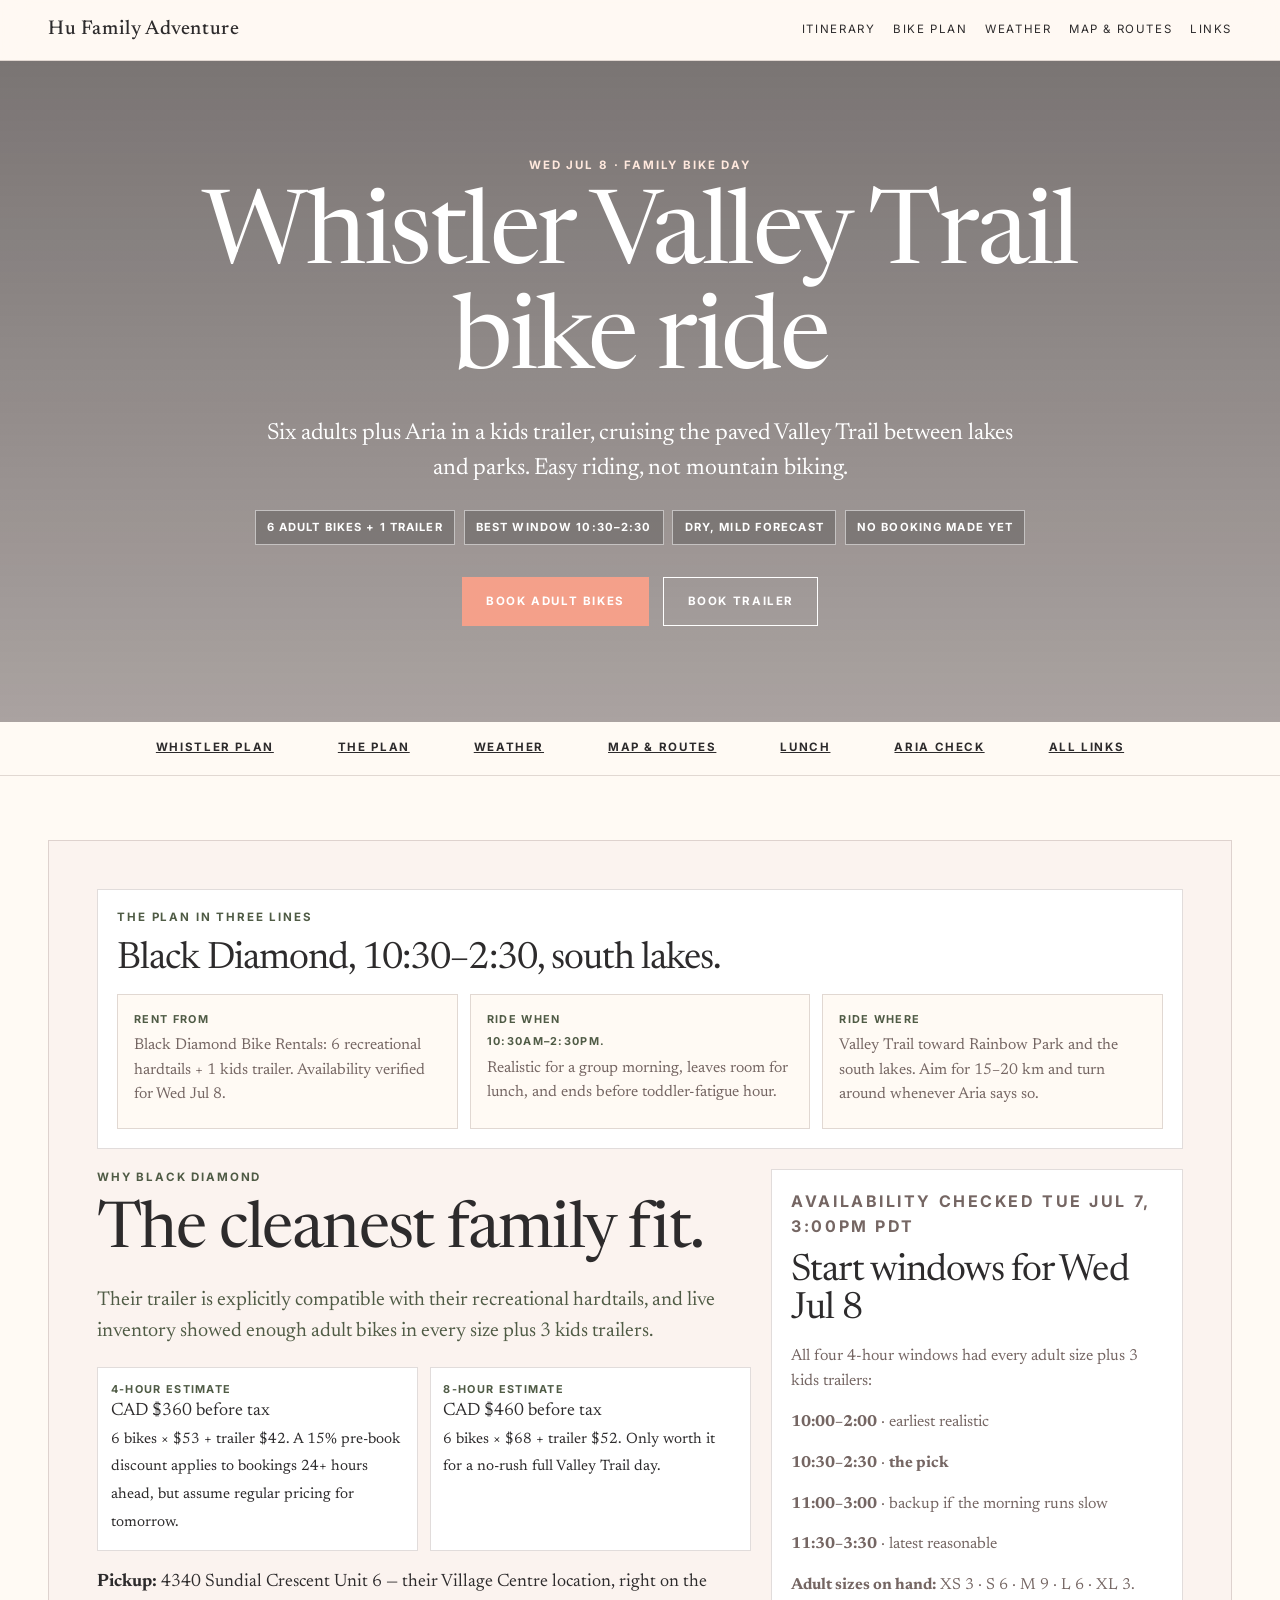
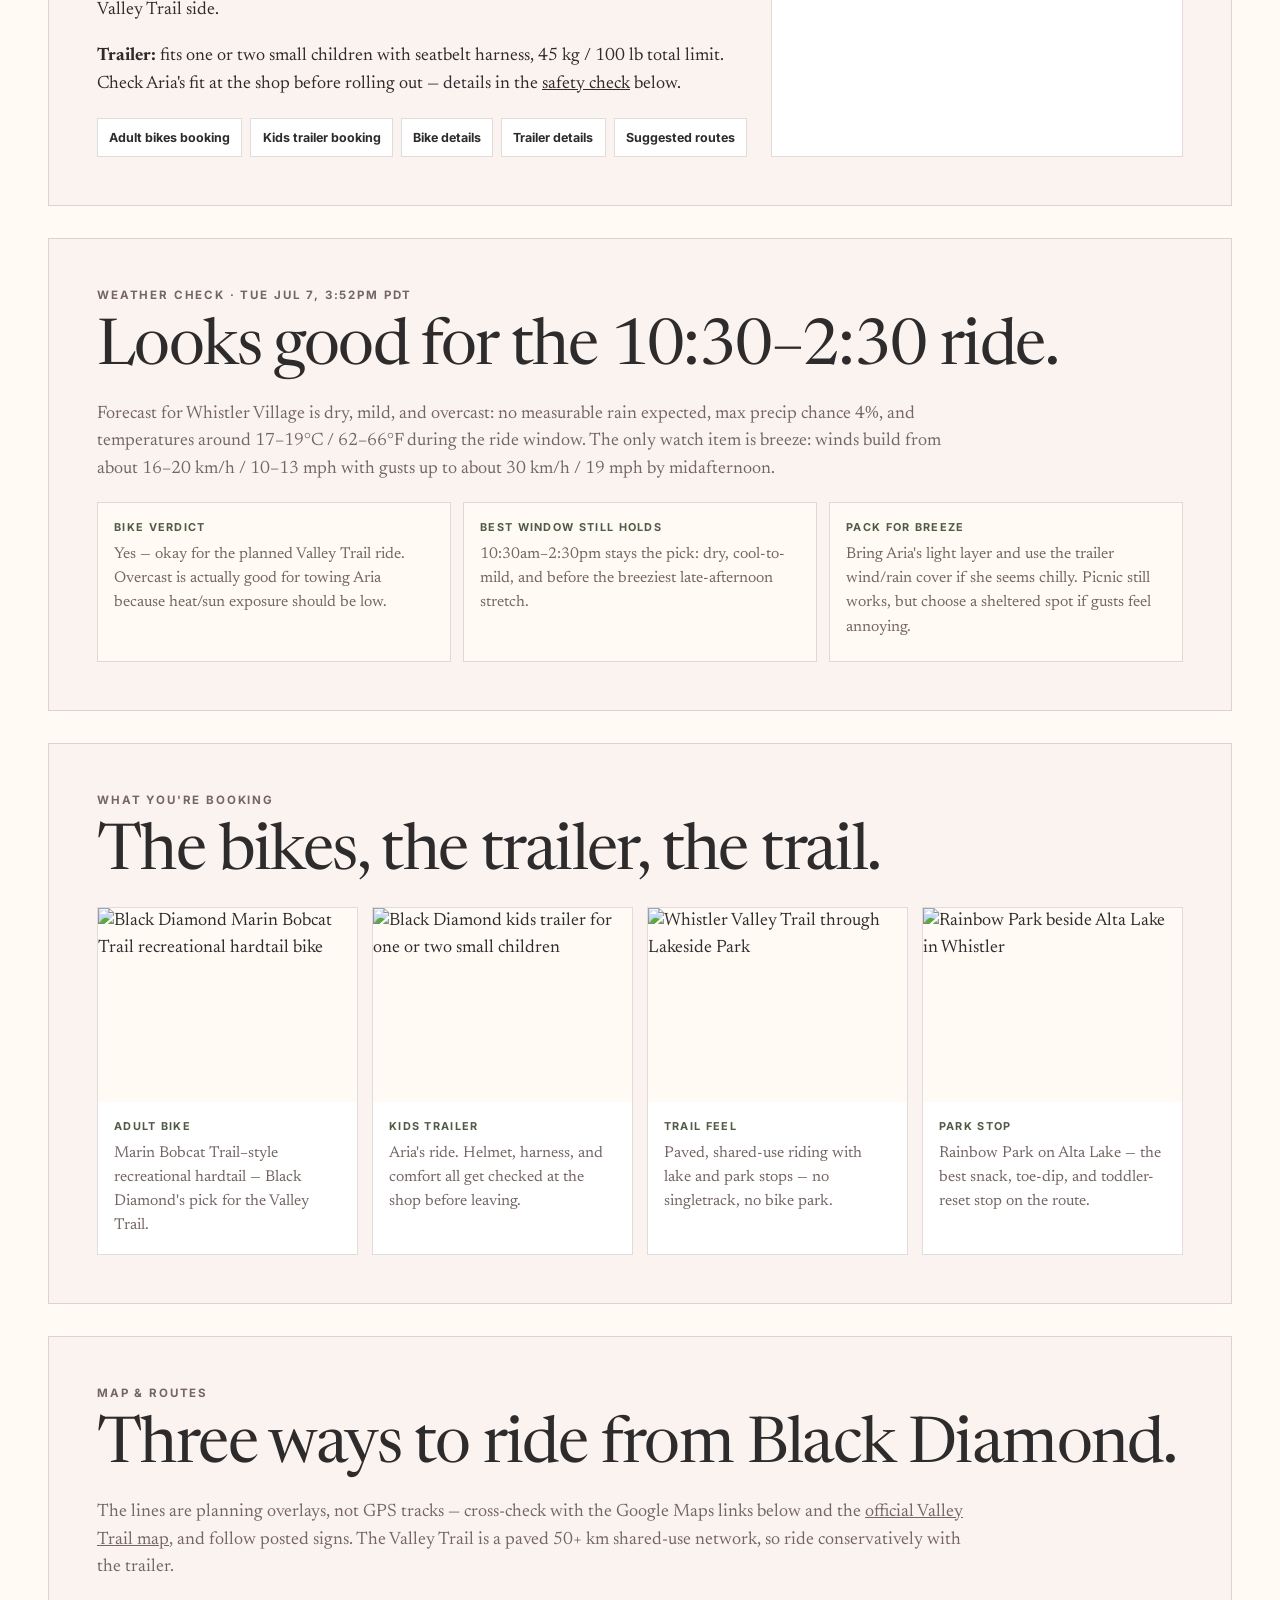
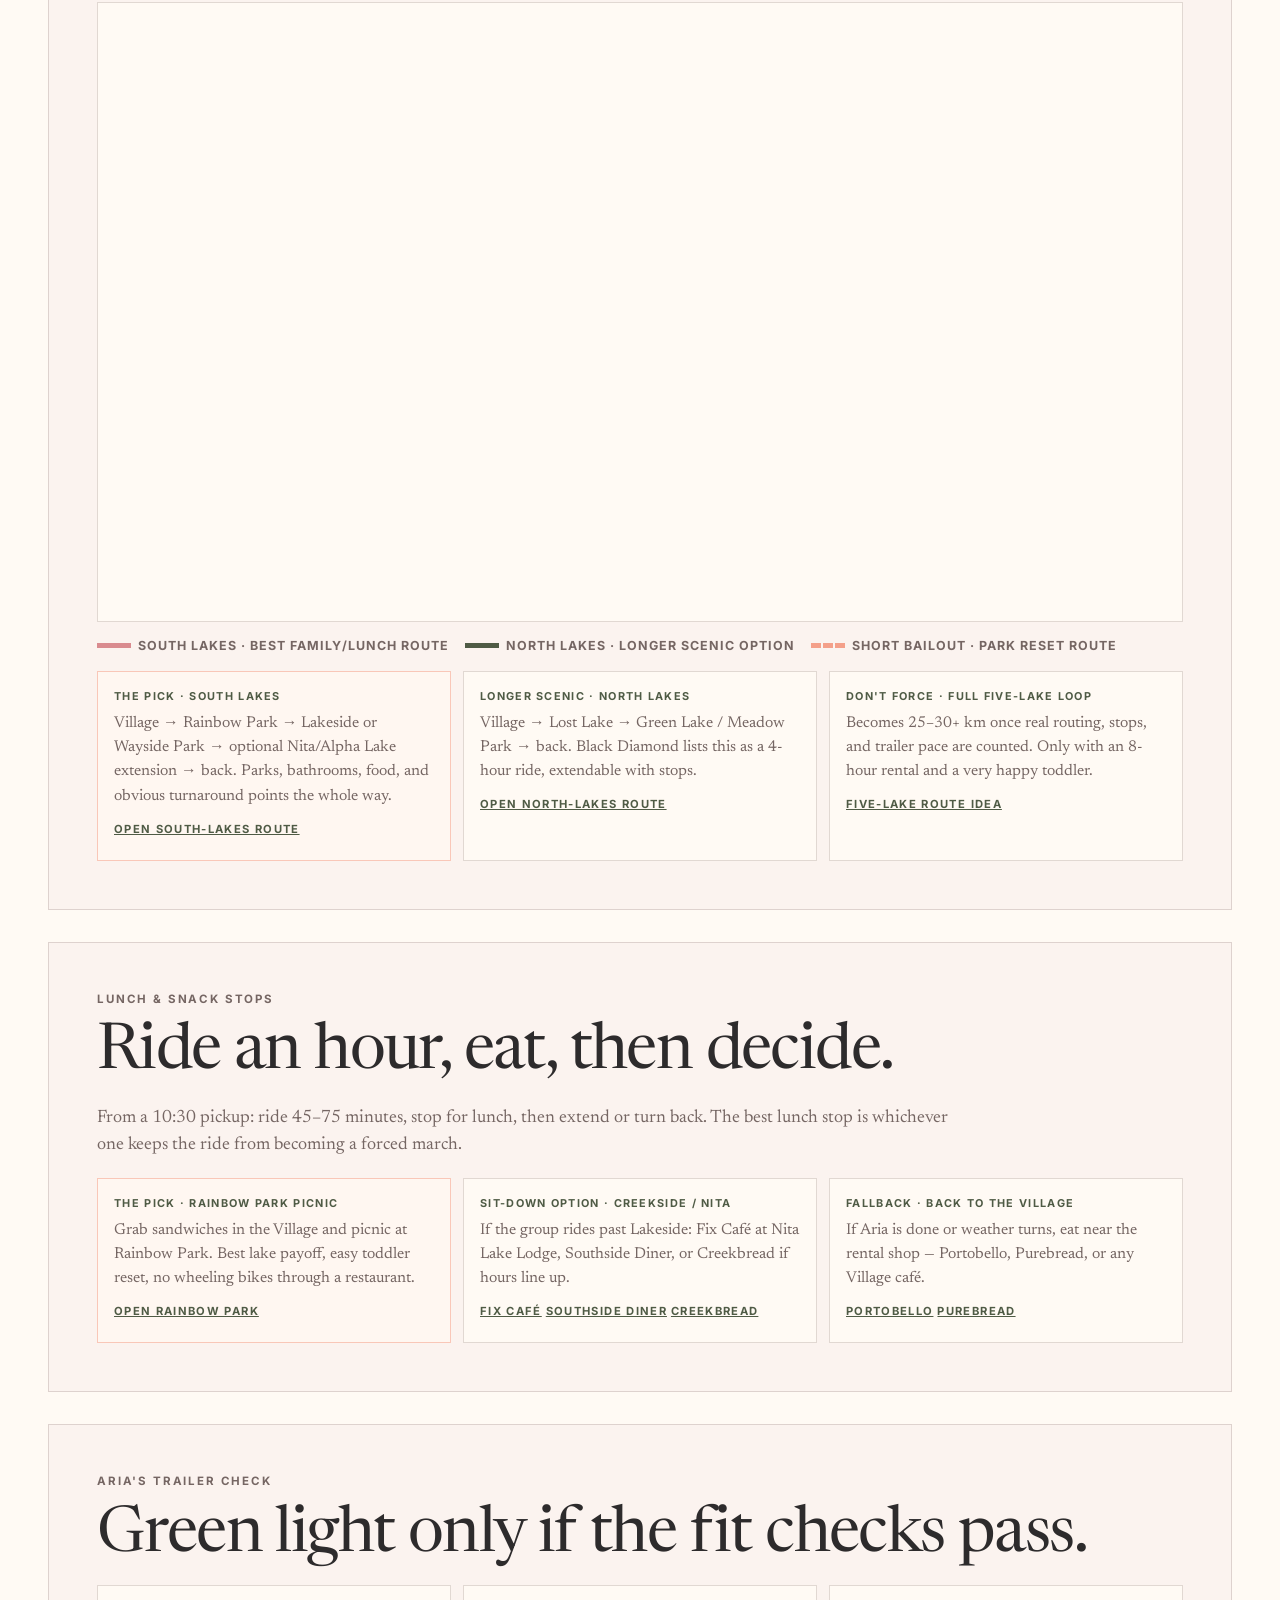
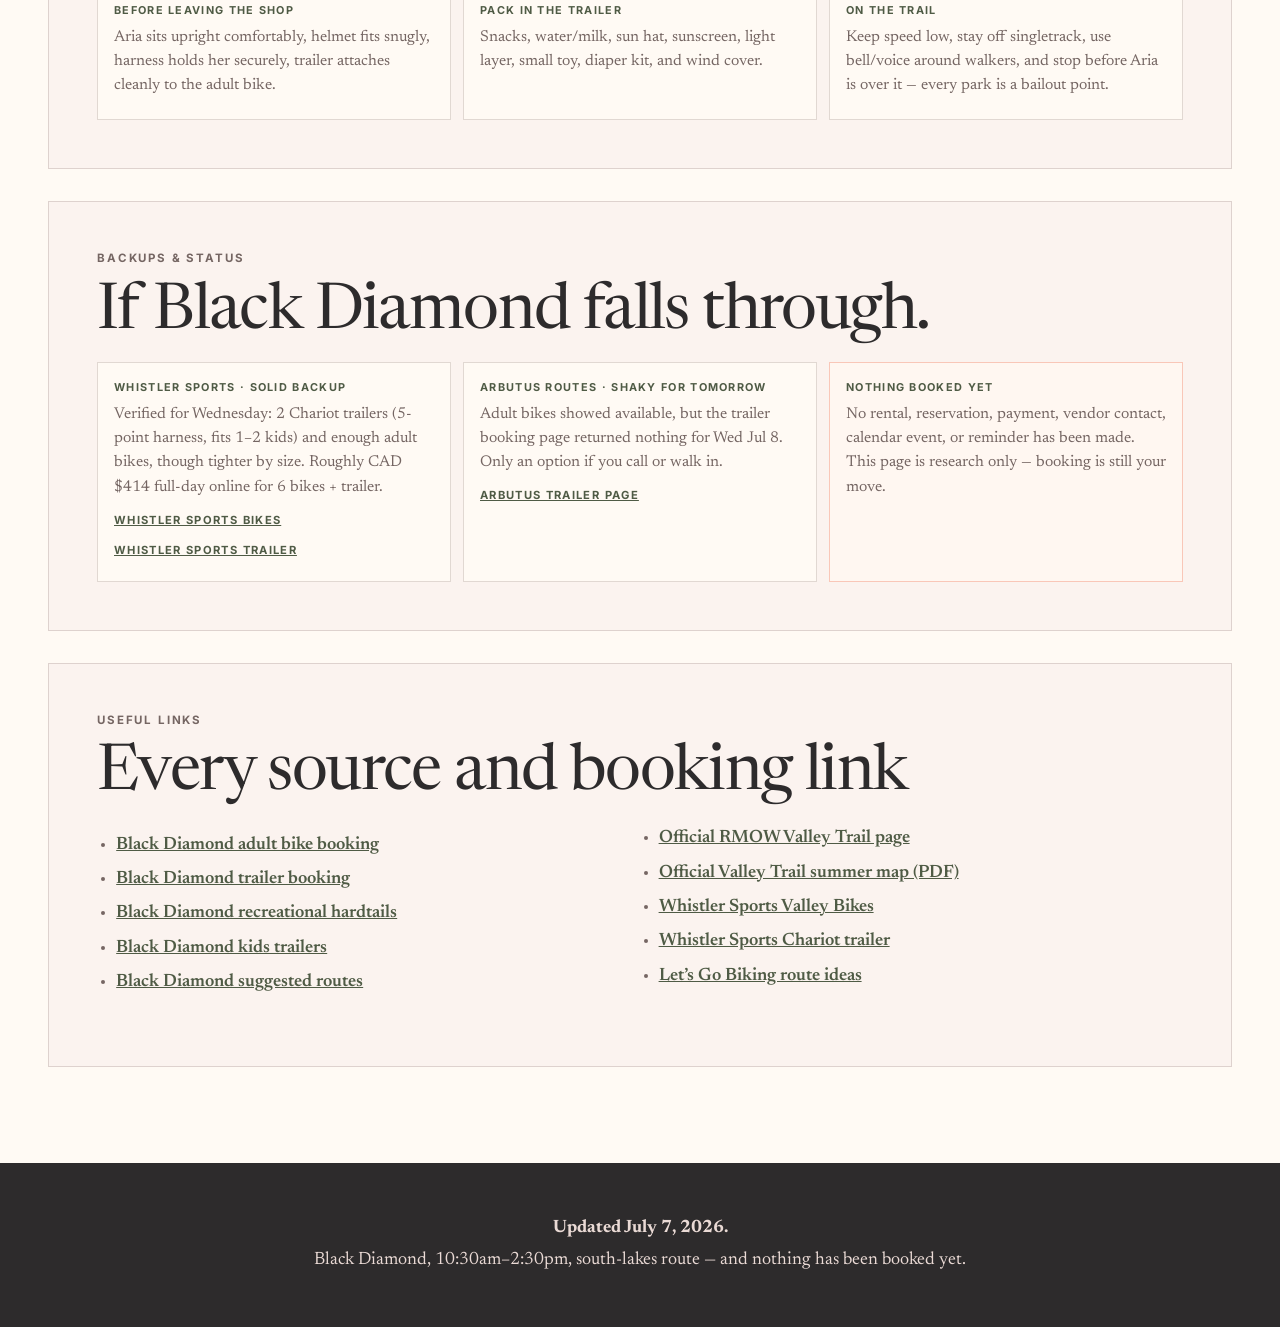
==== commit 908646c6: "Add bike ride weather outlook" ====
--- a/bike-ride/index.html
+++ b/bike-ride/index.html
@@ -13,19 +13,19 @@
   <script src="https://unpkg.com/leaflet@1.9.4/dist/leaflet.js"></script>
 </head>
 <body>
-  <header class="nav"><strong><a href="../">Hu Family Adventure</a></strong><div><a href="../whistler/">Itinerary</a><a href="#recommendation">Bike plan</a><a href="#map">Map &amp; routes</a><a href="#links">Links</a></div></header>
+  <header class="nav"><strong><a href="../">Hu Family Adventure</a></strong><div><a href="../whistler/">Itinerary</a><a href="#recommendation">Bike plan</a><a href="#weather">Weather</a><a href="#map">Map &amp; routes</a><a href="#links">Links</a></div></header>
 
   <section class="hero bike-hero">
     <div class="hero-inner">
       <p class="eyebrow">Wed Jul 8 · family bike day</p>
       <h1>Whistler Valley Trail bike ride</h1>
       <p>Six adults plus Aria in a kids trailer, cruising the paved Valley Trail between lakes and parks. Easy riding, not mountain biking.</p>
-      <div class="hero-criteria"><span>6 adult bikes + 1 trailer</span><span>Best window 10:30–2:30</span><span>15–20 km, bailouts everywhere</span><span>No booking made yet</span></div>
+      <div class="hero-criteria"><span>6 adult bikes + 1 trailer</span><span>Best window 10:30–2:30</span><span>Dry, mild forecast</span><span>No booking made yet</span></div>
       <div class="cta-row"><a class="cta primary" href="https://black-diamond-bikes.checkfront.com/reserve/?category_id=2&amp;date=20260708" target="_blank" rel="noopener">Book adult bikes</a><a class="cta secondary" href="https://black-diamond-bikes.checkfront.com/reserve/?category_id=5&amp;date=20260708" target="_blank" rel="noopener">Book trailer</a></div>
     </div>
   </section>
 
-  <nav class="strip"><a href="../whistler/">Whistler plan</a><a href="#recommendation">The plan</a><a href="#map">Map &amp; routes</a><a href="#lunch">Lunch</a><a href="#safety">Aria check</a><a href="#links">All links</a></nav>
+  <nav class="strip"><a href="../whistler/">Whistler plan</a><a href="#recommendation">The plan</a><a href="#weather">Weather</a><a href="#map">Map &amp; routes</a><a href="#lunch">Lunch</a><a href="#safety">Aria check</a><a href="#links">All links</a></nav>
 
   <main>
     <div class="details-wrap">
@@ -60,6 +60,17 @@
           <p><strong>11:00–3:00</strong> · backup if the morning runs slow</p>
           <p><strong>11:30–3:30</strong> · latest reasonable</p>
           <p><strong>Adult sizes on hand:</strong> XS 3 · S 6 · M 9 · L 6 · XL 3.</p>
+        </div>
+      </section>
+
+      <section class="section-block" id="weather">
+        <p class="eyebrow">Weather check · Tue Jul 7, 3:52pm PDT</p>
+        <h2>Looks good for the 10:30–2:30 ride.</h2>
+        <p>Forecast for Whistler Village is dry, mild, and overcast: no measurable rain expected, max precip chance 4%, and temperatures around 17–19°C / 62–66°F during the ride window. The only watch item is breeze: winds build from about 16–20 km/h / 10–13 mph with gusts up to about 30 km/h / 19 mph by midafternoon.</p>
+        <div class="choice-grid">
+          <div class="choice-card"><strong>Bike verdict</strong><p>Yes — okay for the planned Valley Trail ride. Overcast is actually good for towing Aria because heat/sun exposure should be low.</p></div>
+          <div class="choice-card"><strong>Best window still holds</strong><p>10:30am–2:30pm stays the pick: dry, cool-to-mild, and before the breeziest late-afternoon stretch.</p></div>
+          <div class="choice-card"><strong>Pack for breeze</strong><p>Bring Aria's light layer and use the trailer wind/rain cover if she seems chilly. Picnic still works, but choose a sheltered spot if gusts feel annoying.</p></div>
         </div>
       </section>
 
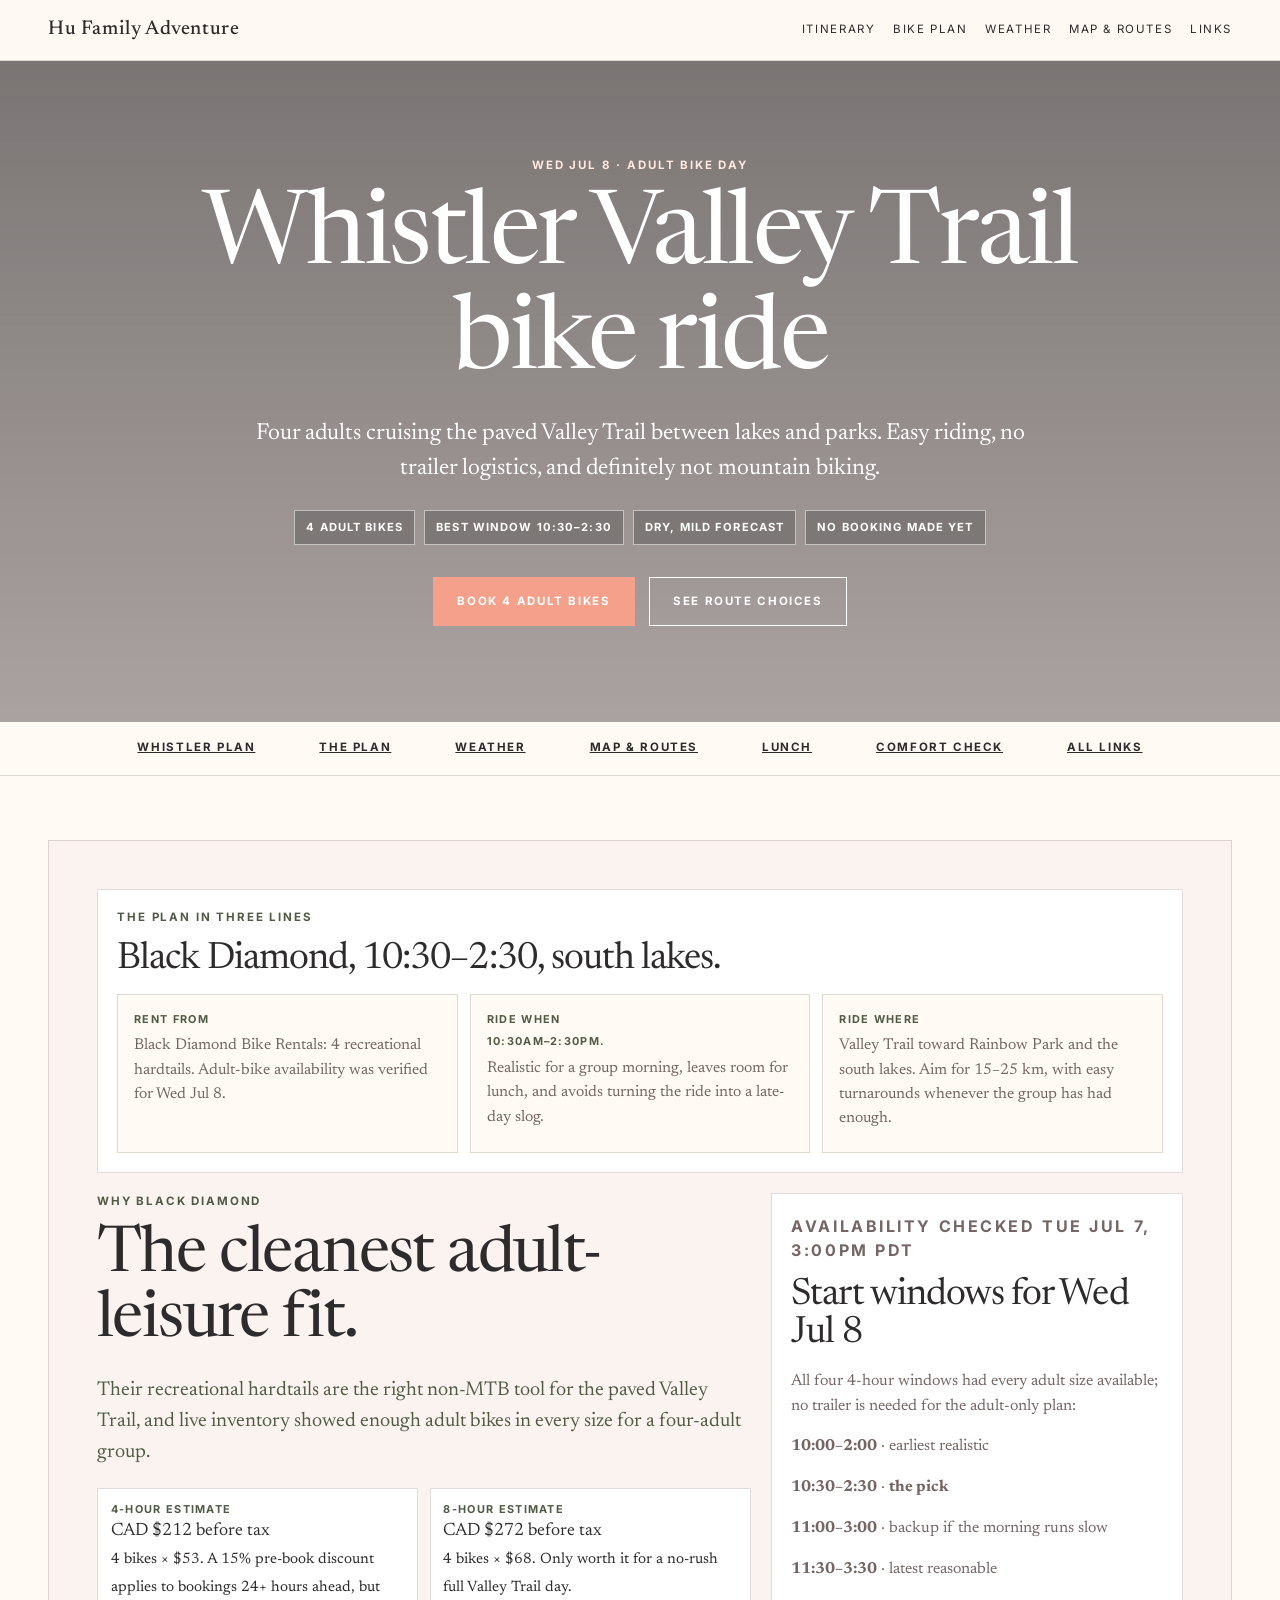
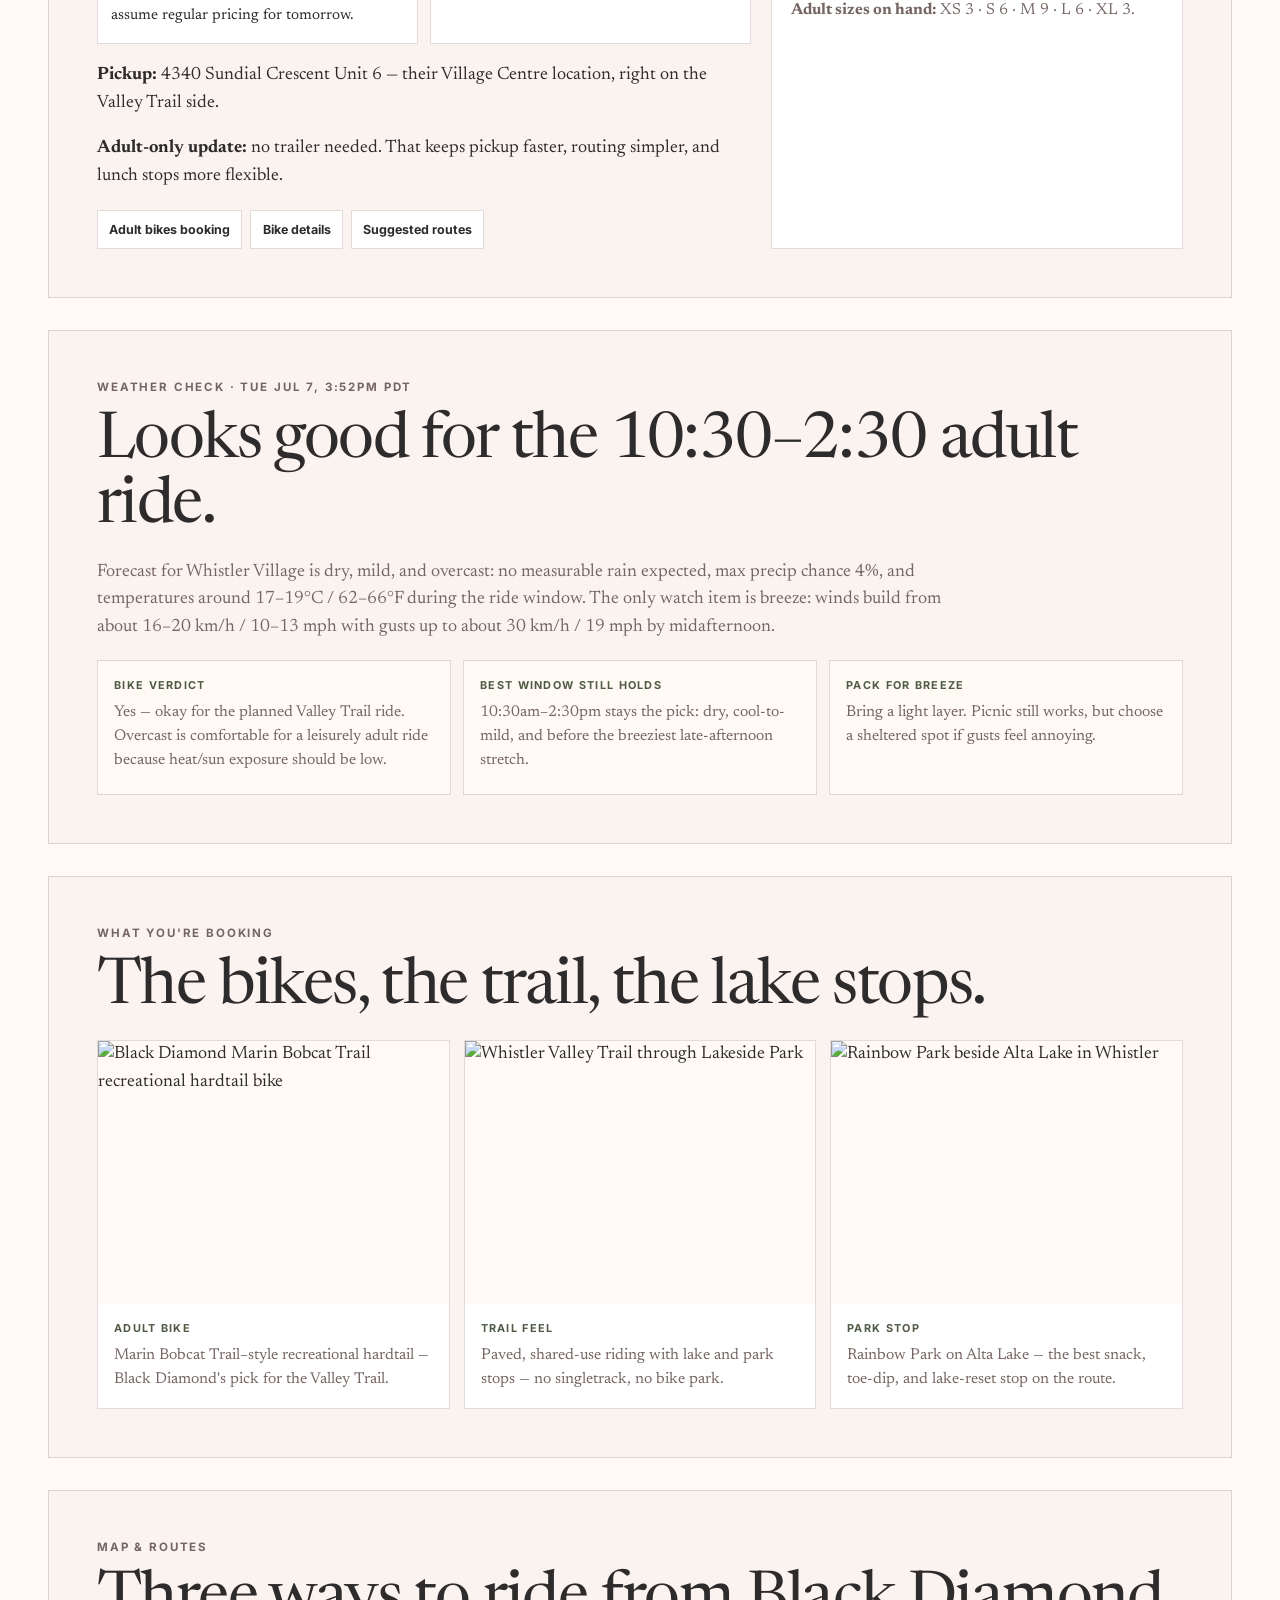
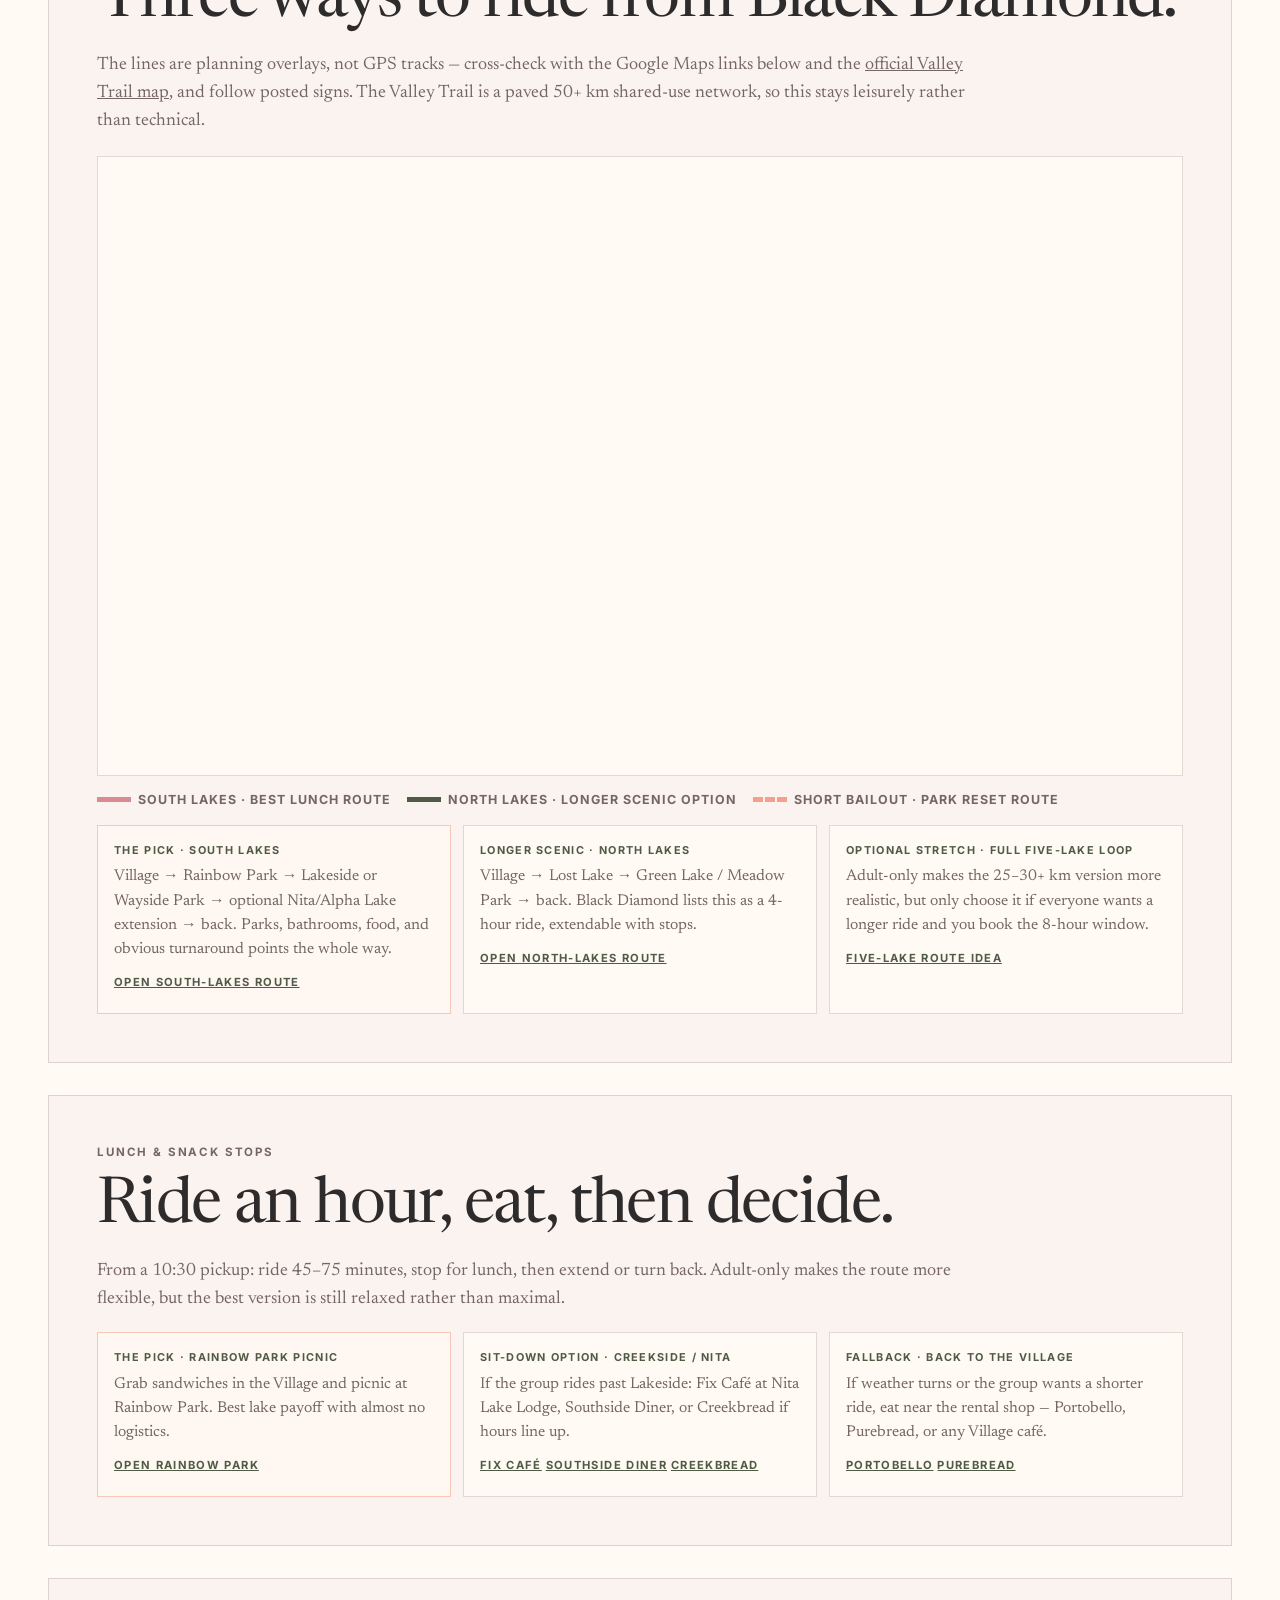
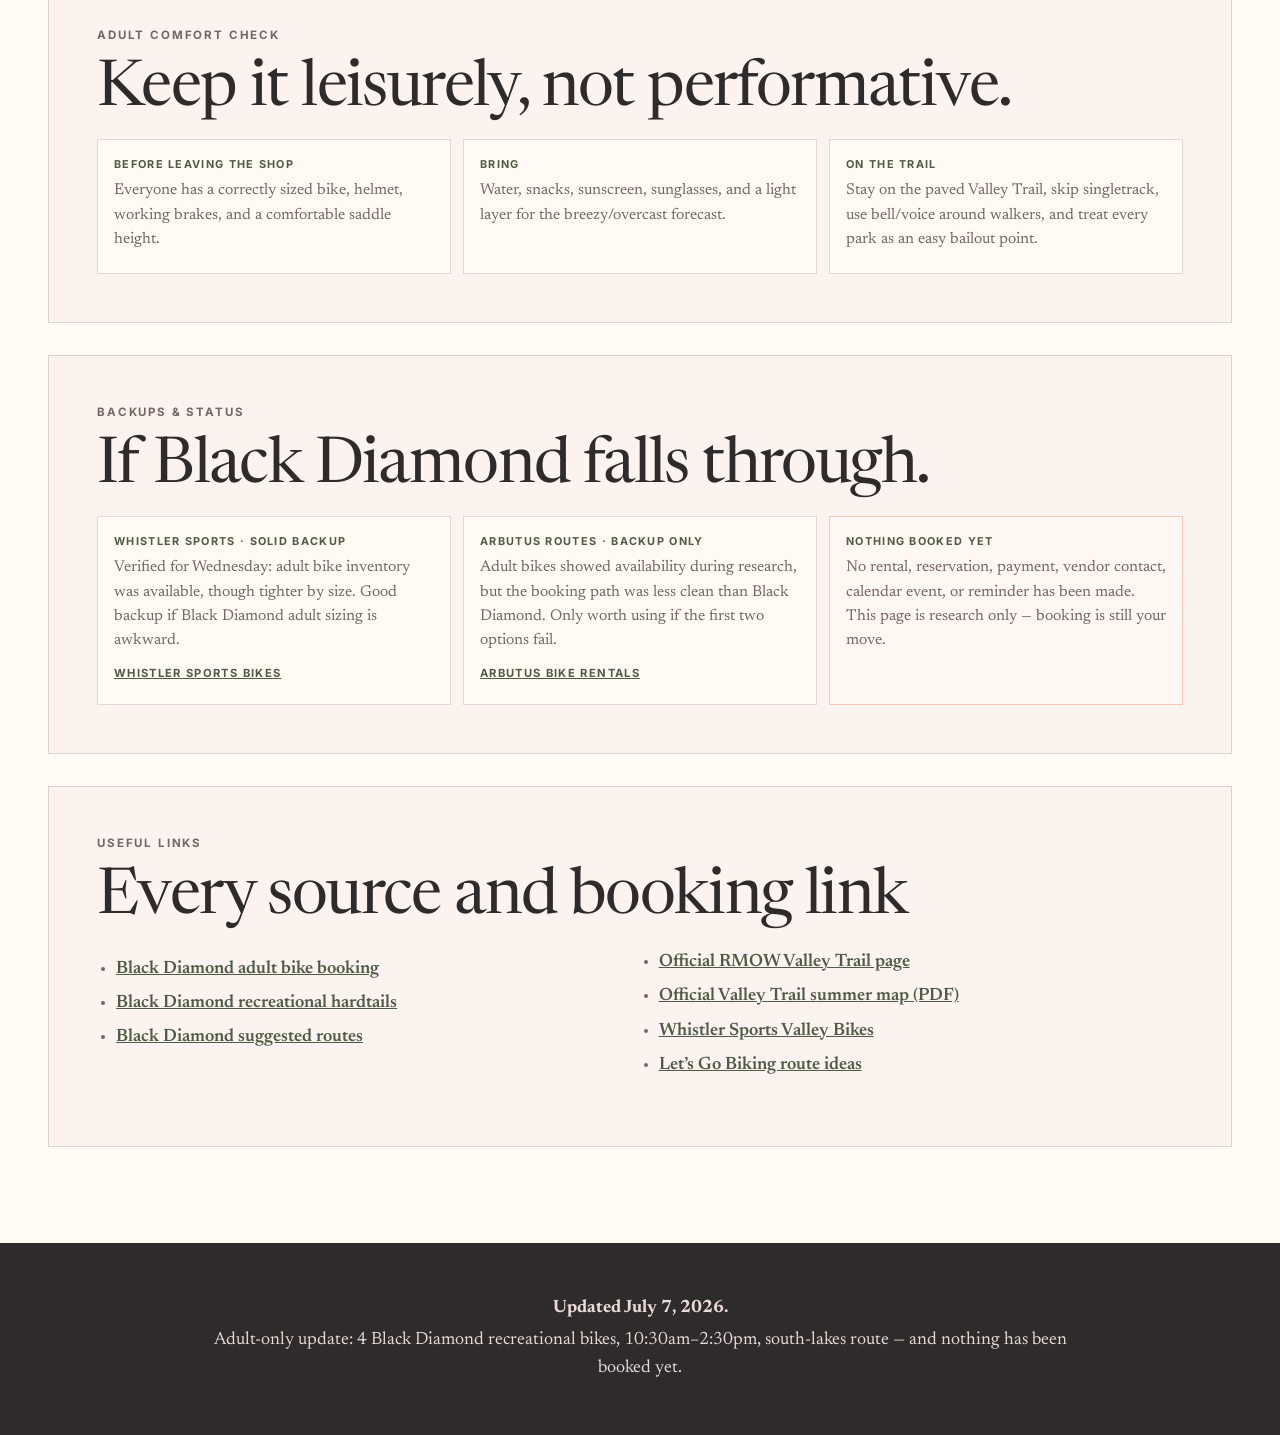
==== commit 69ce5695: "Update bike ride for four adults" ====
--- a/bike-ride/index.html
+++ b/bike-ride/index.html
@@ -3,8 +3,8 @@
 <head>
   <meta charset="utf-8">
   <meta name="viewport" content="width=device-width, initial-scale=1">
-  <title>Whistler family bike ride · Hu Family Adventure</title>
-  <meta name="description" content="Family-friendly Whistler Valley Trail bike rental plan for six adults plus a 14-month-old in a secure kids trailer.">
+  <title>Whistler adult bike ride · Hu Family Adventure</title>
+  <meta name="description" content="Leisurely Whistler Valley Trail bike rental plan for four adults, no trailer, focused on lakes, parks, lunch, and easy bailouts.">
   <link rel="preconnect" href="https://fonts.googleapis.com">
   <link rel="preconnect" href="https://fonts.gstatic.com" crossorigin>
   <link href="https://fonts.googleapis.com/css2?family=Inter:wght@400;500;600;700&family=Newsreader:opsz,wght@6..72,400;6..72,500;6..72,600&display=swap" rel="stylesheet">
@@ -17,15 +17,15 @@
 
   <section class="hero bike-hero">
     <div class="hero-inner">
-      <p class="eyebrow">Wed Jul 8 · family bike day</p>
+      <p class="eyebrow">Wed Jul 8 · adult bike day</p>
       <h1>Whistler Valley Trail bike ride</h1>
-      <p>Six adults plus Aria in a kids trailer, cruising the paved Valley Trail between lakes and parks. Easy riding, not mountain biking.</p>
-      <div class="hero-criteria"><span>6 adult bikes + 1 trailer</span><span>Best window 10:30–2:30</span><span>Dry, mild forecast</span><span>No booking made yet</span></div>
-      <div class="cta-row"><a class="cta primary" href="https://black-diamond-bikes.checkfront.com/reserve/?category_id=2&amp;date=20260708" target="_blank" rel="noopener">Book adult bikes</a><a class="cta secondary" href="https://black-diamond-bikes.checkfront.com/reserve/?category_id=5&amp;date=20260708" target="_blank" rel="noopener">Book trailer</a></div>
+      <p>Four adults cruising the paved Valley Trail between lakes and parks. Easy riding, no trailer logistics, and definitely not mountain biking.</p>
+      <div class="hero-criteria"><span>4 adult bikes</span><span>Best window 10:30–2:30</span><span>Dry, mild forecast</span><span>No booking made yet</span></div>
+      <div class="cta-row"><a class="cta primary" href="https://black-diamond-bikes.checkfront.com/reserve/?category_id=2&amp;date=20260708" target="_blank" rel="noopener">Book 4 adult bikes</a><a class="cta secondary" href="#routes">See route choices</a></div>
     </div>
   </section>
 
-  <nav class="strip"><a href="../whistler/">Whistler plan</a><a href="#recommendation">The plan</a><a href="#weather">Weather</a><a href="#map">Map &amp; routes</a><a href="#lunch">Lunch</a><a href="#safety">Aria check</a><a href="#links">All links</a></nav>
+  <nav class="strip"><a href="../whistler/">Whistler plan</a><a href="#recommendation">The plan</a><a href="#weather">Weather</a><a href="#map">Map &amp; routes</a><a href="#lunch">Lunch</a><a href="#safety">Comfort check</a><a href="#links">All links</a></nav>
 
   <main>
     <div class="details-wrap">
@@ -34,27 +34,27 @@
           <p class="eyebrow">The plan in three lines</p>
           <h3>Black Diamond, 10:30–2:30, south lakes.</h3>
           <div class="choice-grid">
-            <div class="choice-card"><strong>Rent from</strong><p>Black Diamond Bike Rentals: 6 recreational hardtails + 1 kids trailer. Availability verified for Wed Jul 8.</p></div>
-            <div class="choice-card"><strong>Ride when</strong><p><strong>10:30am–2:30pm.</strong> Realistic for a group morning, leaves room for lunch, and ends before toddler-fatigue hour.</p></div>
-            <div class="choice-card"><strong>Ride where</strong><p>Valley Trail toward Rainbow Park and the south lakes. Aim for 15–20 km and turn around whenever Aria says so.</p></div>
+            <div class="choice-card"><strong>Rent from</strong><p>Black Diamond Bike Rentals: 4 recreational hardtails. Adult-bike availability was verified for Wed Jul 8.</p></div>
+            <div class="choice-card"><strong>Ride when</strong><p><strong>10:30am–2:30pm.</strong> Realistic for a group morning, leaves room for lunch, and avoids turning the ride into a late-day slog.</p></div>
+            <div class="choice-card"><strong>Ride where</strong><p>Valley Trail toward Rainbow Park and the south lakes. Aim for 15–25 km, with easy turnarounds whenever the group has had enough.</p></div>
           </div>
         </div>
         <div class="detail-copy">
           <p class="eyebrow">Why Black Diamond</p>
-          <h2>The cleanest family fit.</h2>
-          <p class="lead">Their trailer is explicitly compatible with their recreational hardtails, and live inventory showed enough adult bikes in every size plus 3 kids trailers.</p>
+          <h2>The cleanest adult-leisure fit.</h2>
+          <p class="lead">Their recreational hardtails are the right non-MTB tool for the paved Valley Trail, and live inventory showed enough adult bikes in every size for a four-adult group.</p>
           <div class="cost-box">
-            <div><strong>4-hour estimate</strong>CAD $360 before tax<br><small>6 bikes × $53 + trailer $42. A 15% pre-book discount applies to bookings 24+ hours ahead, but assume regular pricing for tomorrow.</small></div>
-            <div><strong>8-hour estimate</strong>CAD $460 before tax<br><small>6 bikes × $68 + trailer $52. Only worth it for a no-rush full Valley Trail day.</small></div>
+            <div><strong>4-hour estimate</strong>CAD $212 before tax<br><small>4 bikes × $53. A 15% pre-book discount applies to bookings 24+ hours ahead, but assume regular pricing for tomorrow.</small></div>
+            <div><strong>8-hour estimate</strong>CAD $272 before tax<br><small>4 bikes × $68. Only worth it for a no-rush full Valley Trail day.</small></div>
           </div>
           <p><strong>Pickup:</strong> 4340 Sundial Crescent Unit 6 — their Village Centre location, right on the Valley Trail side.</p>
-          <p><strong>Trailer:</strong> fits one or two small children with seatbelt harness, 45 kg / 100 lb total limit. Check Aria's fit at the shop before rolling out — details in the <a href="#safety">safety check</a> below.</p>
-          <div class="anchor-links"><a href="https://black-diamond-bikes.checkfront.com/reserve/?category_id=2&amp;date=20260708" target="_blank" rel="noopener">Adult bikes booking</a><a href="https://black-diamond-bikes.checkfront.com/reserve/?category_id=5&amp;date=20260708" target="_blank" rel="noopener">Kids trailer booking</a><a href="https://blackdiamondwhistler.com/rentals/recreational-bike/" target="_blank" rel="noopener">Bike details</a><a href="https://blackdiamondwhistler.com/rentals/trailers/" target="_blank" rel="noopener">Trailer details</a><a href="https://blackdiamondwhistler.com/suggested-routes/" target="_blank" rel="noopener">Suggested routes</a></div>
+          <p><strong>Adult-only update:</strong> no trailer needed. That keeps pickup faster, routing simpler, and lunch stops more flexible.</p>
+          <div class="anchor-links"><a href="https://black-diamond-bikes.checkfront.com/reserve/?category_id=2&amp;date=20260708" target="_blank" rel="noopener">Adult bikes booking</a><a href="https://blackdiamondwhistler.com/rentals/recreational-bike/" target="_blank" rel="noopener">Bike details</a><a href="https://blackdiamondwhistler.com/suggested-routes/" target="_blank" rel="noopener">Suggested routes</a></div>
         </div>
         <div class="lodging-panel" id="timing">
           <p class="eyebrow">Availability checked Tue Jul 7, 3:00pm PDT</p>
           <h3>Start windows for Wed Jul 8</h3>
-          <p>All four 4-hour windows had every adult size plus 3 kids trailers:</p>
+          <p>All four 4-hour windows had every adult size available; no trailer is needed for the adult-only plan:</p>
           <p><strong>10:00–2:00</strong> · earliest realistic</p>
           <p><strong>10:30–2:30</strong> · <strong>the pick</strong></p>
           <p><strong>11:00–3:00</strong> · backup if the morning runs slow</p>
@@ -65,57 +65,57 @@
 
       <section class="section-block" id="weather">
         <p class="eyebrow">Weather check · Tue Jul 7, 3:52pm PDT</p>
-        <h2>Looks good for the 10:30–2:30 ride.</h2>
+        <h2>Looks good for the 10:30–2:30 adult ride.</h2>
         <p>Forecast for Whistler Village is dry, mild, and overcast: no measurable rain expected, max precip chance 4%, and temperatures around 17–19°C / 62–66°F during the ride window. The only watch item is breeze: winds build from about 16–20 km/h / 10–13 mph with gusts up to about 30 km/h / 19 mph by midafternoon.</p>
         <div class="choice-grid">
-          <div class="choice-card"><strong>Bike verdict</strong><p>Yes — okay for the planned Valley Trail ride. Overcast is actually good for towing Aria because heat/sun exposure should be low.</p></div>
+          <div class="choice-card"><strong>Bike verdict</strong><p>Yes — okay for the planned Valley Trail ride. Overcast is comfortable for a leisurely adult ride because heat/sun exposure should be low.</p></div>
           <div class="choice-card"><strong>Best window still holds</strong><p>10:30am–2:30pm stays the pick: dry, cool-to-mild, and before the breeziest late-afternoon stretch.</p></div>
-          <div class="choice-card"><strong>Pack for breeze</strong><p>Bring Aria's light layer and use the trailer wind/rain cover if she seems chilly. Picnic still works, but choose a sheltered spot if gusts feel annoying.</p></div>
+          <div class="choice-card"><strong>Pack for breeze</strong><p>Bring a light layer. Picnic still works, but choose a sheltered spot if gusts feel annoying.</p></div>
         </div>
       </section>
 
       <section class="section-block" id="photos">
         <p class="eyebrow">What you're booking</p>
-        <h2>The bikes, the trailer, the trail.</h2>
+        <h2>The bikes, the trail, the lake stops.</h2>
         <div class="media-grid">
           <figure class="media-card"><img src="https://i0.wp.com/blackdiamondwhistler.com/wp-content/uploads/2025/02/BOBCAT-TRAIL-4-29-C2-MARIN24-P-1.jpg?fit=1024%2C683&amp;ssl=1" alt="Black Diamond Marin Bobcat Trail recreational hardtail bike"><figcaption><strong>Adult bike</strong>Marin Bobcat Trail–style recreational hardtail — Black Diamond's pick for the Valley Trail.</figcaption></figure>
-          <figure class="media-card"><img src="https://i0.wp.com/blackdiamondwhistler.com/wp-content/uploads/2024/05/thule_trailer.jpg?fit=1024%2C1024&amp;ssl=1" alt="Black Diamond kids trailer for one or two small children"><figcaption><strong>Kids trailer</strong>Aria's ride. Helmet, harness, and comfort all get checked at the shop before leaving.</figcaption></figure>
+
           <figure class="media-card"><img src="https://www.whistler.ca/wp-content/uploads/2023/02/Valley-Trail-through-Lakeside-Park-image-by-Justa-Jeskova-jj027392-e1751241948832-1024x453.jpg" alt="Whistler Valley Trail through Lakeside Park"><figcaption><strong>Trail feel</strong>Paved, shared-use riding with lake and park stops — no singletrack, no bike park.</figcaption></figure>
-          <figure class="media-card"><img src="https://www.whistler.ca/wp-content/uploads/2024/06/DJI_0183.jpg" alt="Rainbow Park beside Alta Lake in Whistler"><figcaption><strong>Park stop</strong>Rainbow Park on Alta Lake — the best snack, toe-dip, and toddler-reset stop on the route.</figcaption></figure>
+          <figure class="media-card"><img src="https://www.whistler.ca/wp-content/uploads/2024/06/DJI_0183.jpg" alt="Rainbow Park beside Alta Lake in Whistler"><figcaption><strong>Park stop</strong>Rainbow Park on Alta Lake — the best snack, toe-dip, and lake-reset stop on the route.</figcaption></figure>
         </div>
       </section>
 
       <section class="section-block" id="map">
         <p class="eyebrow">Map &amp; routes</p>
         <h2>Three ways to ride from Black Diamond.</h2>
-        <p>The lines are planning overlays, not GPS tracks — cross-check with the Google Maps links below and the <a href="https://www.whistler.ca/wp-content/uploads/2023/11/VT-Map-2022-HR-Print.pdf" target="_blank" rel="noopener">official Valley Trail map</a>, and follow posted signs. The Valley Trail is a paved 50+ km shared-use network, so ride conservatively with the trailer.</p>
+        <p>The lines are planning overlays, not GPS tracks — cross-check with the Google Maps links below and the <a href="https://www.whistler.ca/wp-content/uploads/2023/11/VT-Map-2022-HR-Print.pdf" target="_blank" rel="noopener">official Valley Trail map</a>, and follow posted signs. The Valley Trail is a paved 50+ km shared-use network, so this stays leisurely rather than technical.</p>
         <div id="trail-map" class="trail-map" role="img" aria-label="Map showing south lakes, north lakes, and short bailout Valley Trail bike ride options from Black Diamond Bike Rentals"></div>
-        <div class="map-legend"><span><b class="legend-line south"></b>South lakes · best family/lunch route</span><span><b class="legend-line north"></b>North lakes · longer scenic option</span><span><b class="legend-line short"></b>Short bailout · park reset route</span></div>
+        <div class="map-legend"><span><b class="legend-line south"></b>South lakes · best lunch route</span><span><b class="legend-line north"></b>North lakes · longer scenic option</span><span><b class="legend-line short"></b>Short bailout · park reset route</span></div>
         <div class="proposal-grid" id="routes">
           <div class="proposal-card recommended"><strong>The pick · south lakes</strong><p>Village → Rainbow Park → Lakeside or Wayside Park → optional Nita/Alpha Lake extension → back. Parks, bathrooms, food, and obvious turnaround points the whole way.</p><a href="https://www.google.com/maps/dir/?api=1&amp;origin=4340+Sundial+Crescent%2C+Whistler%2C+BC&amp;destination=4340+Sundial+Crescent%2C+Whistler%2C+BC&amp;waypoints=Rainbow+Park%2C+Whistler%2C+BC%7CLakeside+Park%2C+Whistler%2C+BC%7CNita+Lake%2C+Whistler%2C+BC&amp;travelmode=bicycling" target="_blank" rel="noopener">Open south-lakes route</a></div>
           <div class="proposal-card"><strong>Longer scenic · north lakes</strong><p>Village → Lost Lake → Green Lake / Meadow Park → back. Black Diamond lists this as a 4-hour ride, extendable with stops.</p><a href="https://www.google.com/maps/dir/?api=1&amp;origin=4340+Sundial+Crescent%2C+Whistler%2C+BC&amp;destination=4340+Sundial+Crescent%2C+Whistler%2C+BC&amp;waypoints=Lost+Lake+Park%2C+Whistler%2C+BC%7CGreen+Lake%2C+Whistler%2C+BC%7CMeadow+Park%2C+Whistler%2C+BC&amp;travelmode=bicycling" target="_blank" rel="noopener">Open north-lakes route</a></div>
-          <div class="proposal-card"><strong>Don't force · full five-lake loop</strong><p>Becomes 25–30+ km once real routing, stops, and trailer pace are counted. Only with an 8-hour rental and a very happy toddler.</p><a href="https://www.letsgobiking.net/beginner/whistler-valley-trai/" target="_blank" rel="noopener">Five-lake route idea</a></div>
+          <div class="proposal-card"><strong>Optional stretch · full five-lake loop</strong><p>Adult-only makes the 25–30+ km version more realistic, but only choose it if everyone wants a longer ride and you book the 8-hour window.</p><a href="https://www.letsgobiking.net/beginner/whistler-valley-trai/" target="_blank" rel="noopener">Five-lake route idea</a></div>
         </div>
       </section>
 
       <section class="section-block" id="lunch">
         <p class="eyebrow">Lunch &amp; snack stops</p>
         <h2>Ride an hour, eat, then decide.</h2>
-        <p>From a 10:30 pickup: ride 45–75 minutes, stop for lunch, then extend or turn back. The best lunch stop is whichever one keeps the ride from becoming a forced march.</p>
+        <p>From a 10:30 pickup: ride 45–75 minutes, stop for lunch, then extend or turn back. Adult-only makes the route more flexible, but the best version is still relaxed rather than maximal.</p>
         <div class="proposal-grid">
-          <div class="proposal-card recommended"><strong>The pick · Rainbow Park picnic</strong><p>Grab sandwiches in the Village and picnic at Rainbow Park. Best lake payoff, easy toddler reset, no wheeling bikes through a restaurant.</p><a href="https://www.google.com/maps/search/?api=1&amp;query=Rainbow+Park%2C+Whistler%2C+BC" target="_blank" rel="noopener">Open Rainbow Park</a></div>
+          <div class="proposal-card recommended"><strong>The pick · Rainbow Park picnic</strong><p>Grab sandwiches in the Village and picnic at Rainbow Park. Best lake payoff with almost no logistics.</p><a href="https://www.google.com/maps/search/?api=1&amp;query=Rainbow+Park%2C+Whistler%2C+BC" target="_blank" rel="noopener">Open Rainbow Park</a></div>
           <div class="proposal-card"><strong>Sit-down option · Creekside / Nita</strong><p>If the group rides past Lakeside: Fix Café at Nita Lake Lodge, Southside Diner, or Creekbread if hours line up.</p><a href="https://www.google.com/maps/search/?api=1&amp;query=Fix+Cafe+Nita+Lake+Lodge+Whistler" target="_blank" rel="noopener">Fix Café</a> <a href="https://www.google.com/maps/search/?api=1&amp;query=Southside+Diner+Whistler" target="_blank" rel="noopener">Southside Diner</a> <a href="https://www.google.com/maps/search/?api=1&amp;query=Creekbread+Whistler" target="_blank" rel="noopener">Creekbread</a></div>
-          <div class="proposal-card"><strong>Fallback · back to the Village</strong><p>If Aria is done or weather turns, eat near the rental shop — Portobello, Purebread, or any Village café.</p><a href="https://www.google.com/maps/search/?api=1&amp;query=Portobello+Whistler" target="_blank" rel="noopener">Portobello</a> <a href="https://www.google.com/maps/search/?api=1&amp;query=Purebread+Whistler" target="_blank" rel="noopener">Purebread</a></div>
+          <div class="proposal-card"><strong>Fallback · back to the Village</strong><p>If weather turns or the group wants a shorter ride, eat near the rental shop — Portobello, Purebread, or any Village café.</p><a href="https://www.google.com/maps/search/?api=1&amp;query=Portobello+Whistler" target="_blank" rel="noopener">Portobello</a> <a href="https://www.google.com/maps/search/?api=1&amp;query=Purebread+Whistler" target="_blank" rel="noopener">Purebread</a></div>
         </div>
       </section>
 
       <section class="section-block" id="safety">
-        <p class="eyebrow">Aria's trailer check</p>
-        <h2>Green light only if the fit checks pass.</h2>
+        <p class="eyebrow">Adult comfort check</p>
+        <h2>Keep it leisurely, not performative.</h2>
         <div class="choice-grid">
-          <div class="choice-card"><strong>Before leaving the shop</strong><p>Aria sits upright comfortably, helmet fits snugly, harness holds her securely, trailer attaches cleanly to the adult bike.</p></div>
-          <div class="choice-card"><strong>Pack in the trailer</strong><p>Snacks, water/milk, sun hat, sunscreen, light layer, small toy, diaper kit, and wind cover.</p></div>
-          <div class="choice-card"><strong>On the trail</strong><p>Keep speed low, stay off singletrack, use bell/voice around walkers, and stop before Aria is over it — every park is a bailout point.</p></div>
+          <div class="choice-card"><strong>Before leaving the shop</strong><p>Everyone has a correctly sized bike, helmet, working brakes, and a comfortable saddle height.</p></div>
+          <div class="choice-card"><strong>Bring</strong><p>Water, snacks, sunscreen, sunglasses, and a light layer for the breezy/overcast forecast.</p></div>
+          <div class="choice-card"><strong>On the trail</strong><p>Stay on the paved Valley Trail, skip singletrack, use bell/voice around walkers, and treat every park as an easy bailout point.</p></div>
         </div>
       </section>
 
@@ -123,8 +123,8 @@
         <p class="eyebrow">Backups &amp; status</p>
         <h2>If Black Diamond falls through.</h2>
         <div class="permit-grid">
-          <div class="permit-card"><strong>Whistler Sports · solid backup</strong><p>Verified for Wednesday: 2 Chariot trailers (5-point harness, fits 1–2 kids) and enough adult bikes, though tighter by size. Roughly CAD $414 full-day online for 6 bikes + trailer.</p><a href="https://whistlersports.checkfront.com/reserve/?category_id=6&amp;date=20260708" target="_blank" rel="noopener">Whistler Sports bikes</a><br><a href="https://whistlersports.checkfront.com/reserve/?item_id=26&amp;date=20260708" target="_blank" rel="noopener">Whistler Sports trailer</a></div>
-          <div class="permit-card"><strong>Arbutus Routes · shaky for tomorrow</strong><p>Adult bikes showed available, but the trailer booking page returned nothing for Wed Jul 8. Only an option if you call or walk in.</p><a href="https://arbutusroutes.com/reserve/whistler-bike-rentals/whistler-family-bike-rentals/whistler-kids-trailer-rental/" target="_blank" rel="noopener">Arbutus trailer page</a></div>
+          <div class="permit-card"><strong>Whistler Sports · solid backup</strong><p>Verified for Wednesday: adult bike inventory was available, though tighter by size. Good backup if Black Diamond adult sizing is awkward.</p><a href="https://whistlersports.checkfront.com/reserve/?category_id=6&amp;date=20260708" target="_blank" rel="noopener">Whistler Sports bikes</a></div>
+          <div class="permit-card"><strong>Arbutus Routes · backup only</strong><p>Adult bikes showed availability during research, but the booking path was less clean than Black Diamond. Only worth using if the first two options fail.</p><a href="https://arbutusroutes.com/reserve/whistler-bike-rentals/" target="_blank" rel="noopener">Arbutus bike rentals</a></div>
           <div class="permit-card important"><strong>Nothing booked yet</strong><p>No rental, reservation, payment, vendor contact, calendar event, or reminder has been made. This page is research only — booking is still your move.</p></div>
         </div>
       </section>
@@ -134,21 +134,21 @@
         <h2>Every source and booking link</h2>
         <ul class="helpful-list">
           <li><a href="https://black-diamond-bikes.checkfront.com/reserve/?category_id=2&amp;date=20260708" target="_blank" rel="noopener">Black Diamond adult bike booking</a></li>
-          <li><a href="https://black-diamond-bikes.checkfront.com/reserve/?category_id=5&amp;date=20260708" target="_blank" rel="noopener">Black Diamond trailer booking</a></li>
+
           <li><a href="https://blackdiamondwhistler.com/rentals/recreational-bike/" target="_blank" rel="noopener">Black Diamond recreational hardtails</a></li>
-          <li><a href="https://blackdiamondwhistler.com/rentals/trailers/" target="_blank" rel="noopener">Black Diamond kids trailers</a></li>
+
           <li><a href="https://blackdiamondwhistler.com/suggested-routes/" target="_blank" rel="noopener">Black Diamond suggested routes</a></li>
           <li><a href="https://www.whistler.ca/parks-recreation-culture/trails/valley-trail/" target="_blank" rel="noopener">Official RMOW Valley Trail page</a></li>
           <li><a href="https://www.whistler.ca/wp-content/uploads/2023/11/VT-Map-2022-HR-Print.pdf" target="_blank" rel="noopener">Official Valley Trail summer map (PDF)</a></li>
           <li><a href="https://whistlersports.com/bike-rentals/valley-bike/" target="_blank" rel="noopener">Whistler Sports Valley Bikes</a></li>
-          <li><a href="https://whistlersports.com/bike-rentals/kids/trailer/" target="_blank" rel="noopener">Whistler Sports Chariot trailer</a></li>
+
           <li><a href="https://www.letsgobiking.net/beginner/whistler-valley-trai/" target="_blank" rel="noopener">Let’s Go Biking route ideas</a></li>
         </ul>
       </section>
     </div>
   </main>
 
-  <footer><p><strong>Updated July 7, 2026.</strong></p><p>Black Diamond, 10:30am–2:30pm, south-lakes route — and nothing has been booked yet.</p></footer>
+  <footer><p><strong>Updated July 7, 2026.</strong></p><p>Adult-only update: 4 Black Diamond recreational bikes, 10:30am–2:30pm, south-lakes route — and nothing has been booked yet.</p></footer>
 
   <script>
     (function () {
@@ -172,7 +172,7 @@
       };
 
       const routes = [
-        { name: 'South lakes · best family/lunch route', color: '#d98b8f', pts: [points.blackDiamond, [50.114, -122.960], [50.115, -122.968], [50.118, -122.977], points.rainbow, [50.114, -122.984], points.lakeside, [50.103, -122.988], points.nita, points.creekside, points.alpha] },
+        { name: 'South lakes · best lunch route', color: '#d98b8f', pts: [points.blackDiamond, [50.114, -122.960], [50.115, -122.968], [50.118, -122.977], points.rainbow, [50.114, -122.984], points.lakeside, [50.103, -122.988], points.nita, points.creekside, points.alpha] },
         { name: 'North lakes · longer scenic option', color: '#4f5b45', pts: [points.blackDiamond, [50.117, -122.948], points.lost, [50.134, -122.943], [50.141, -122.952], points.meadow, [50.149, -122.952], [50.154, -122.943], points.green] },
         { name: 'Short bailout · Village to Rainbow Park', color: '#f4a08a', dash: '6 8', pts: [points.blackDiamond, [50.114, -122.960], [50.115, -122.968], [50.118, -122.977], points.rainbow] }
       ];
@@ -180,11 +180,11 @@
       routes.forEach(route => L.polyline(route.pts, { color: route.color, weight: 5, opacity: 0.9, dashArray: route.dash || null }).addTo(map).bindPopup(route.name));
 
       const markers = [
-        ['Start / rental: Black Diamond', points.blackDiamond, '4340 Sundial Crescent. Pick up bikes + trailer here.'],
-        ['Rainbow Park / Alta Lake', points.rainbow, 'Best picnic and toddler-reset stop.'],
+        ['Start / rental: Black Diamond', points.blackDiamond, '4340 Sundial Crescent. Pick up 4 adult bikes here.'],
+        ['Rainbow Park / Alta Lake', points.rainbow, 'Best picnic and lake-reset stop.'],
         ['Lakeside Park', points.lakeside, 'South-lakes turnaround / lake stop.'],
         ['Nita Lake / Creekside lunch cluster', points.nita, 'Fix Café, Southside Diner, Creekbread area if extending south.'],
-        ['Alpha Lake Park', points.alpha, 'Only continue here if Aria and the group are still happy.'],
+        ['Alpha Lake Park', points.alpha, 'Only continue here if the group still wants a longer ride.'],
         ['Lost Lake Park', points.lost, 'Close-in north/east scenic add-on.'],
         ['Green Lake', points.green, 'Longer scenic north-lakes option.'],
         ['Meadow Park', points.meadow, 'Longer north route turnaround.']
